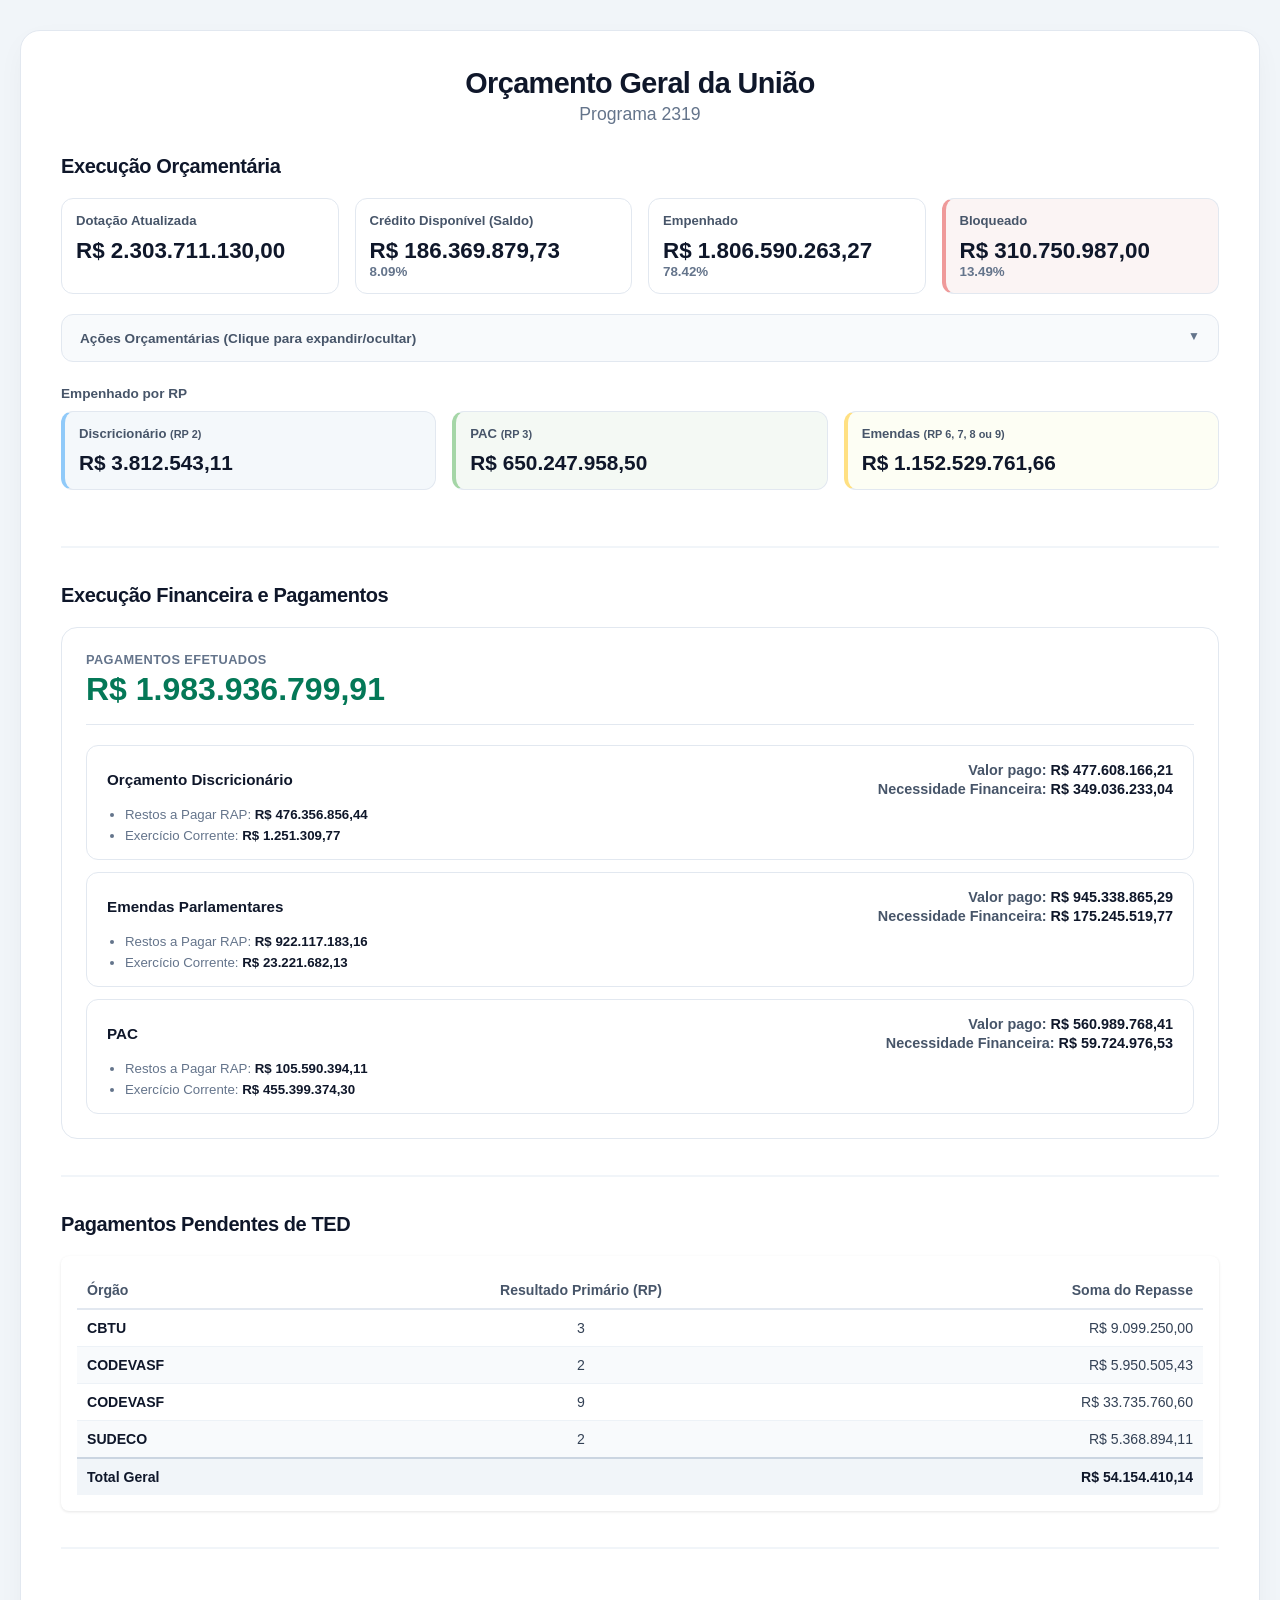
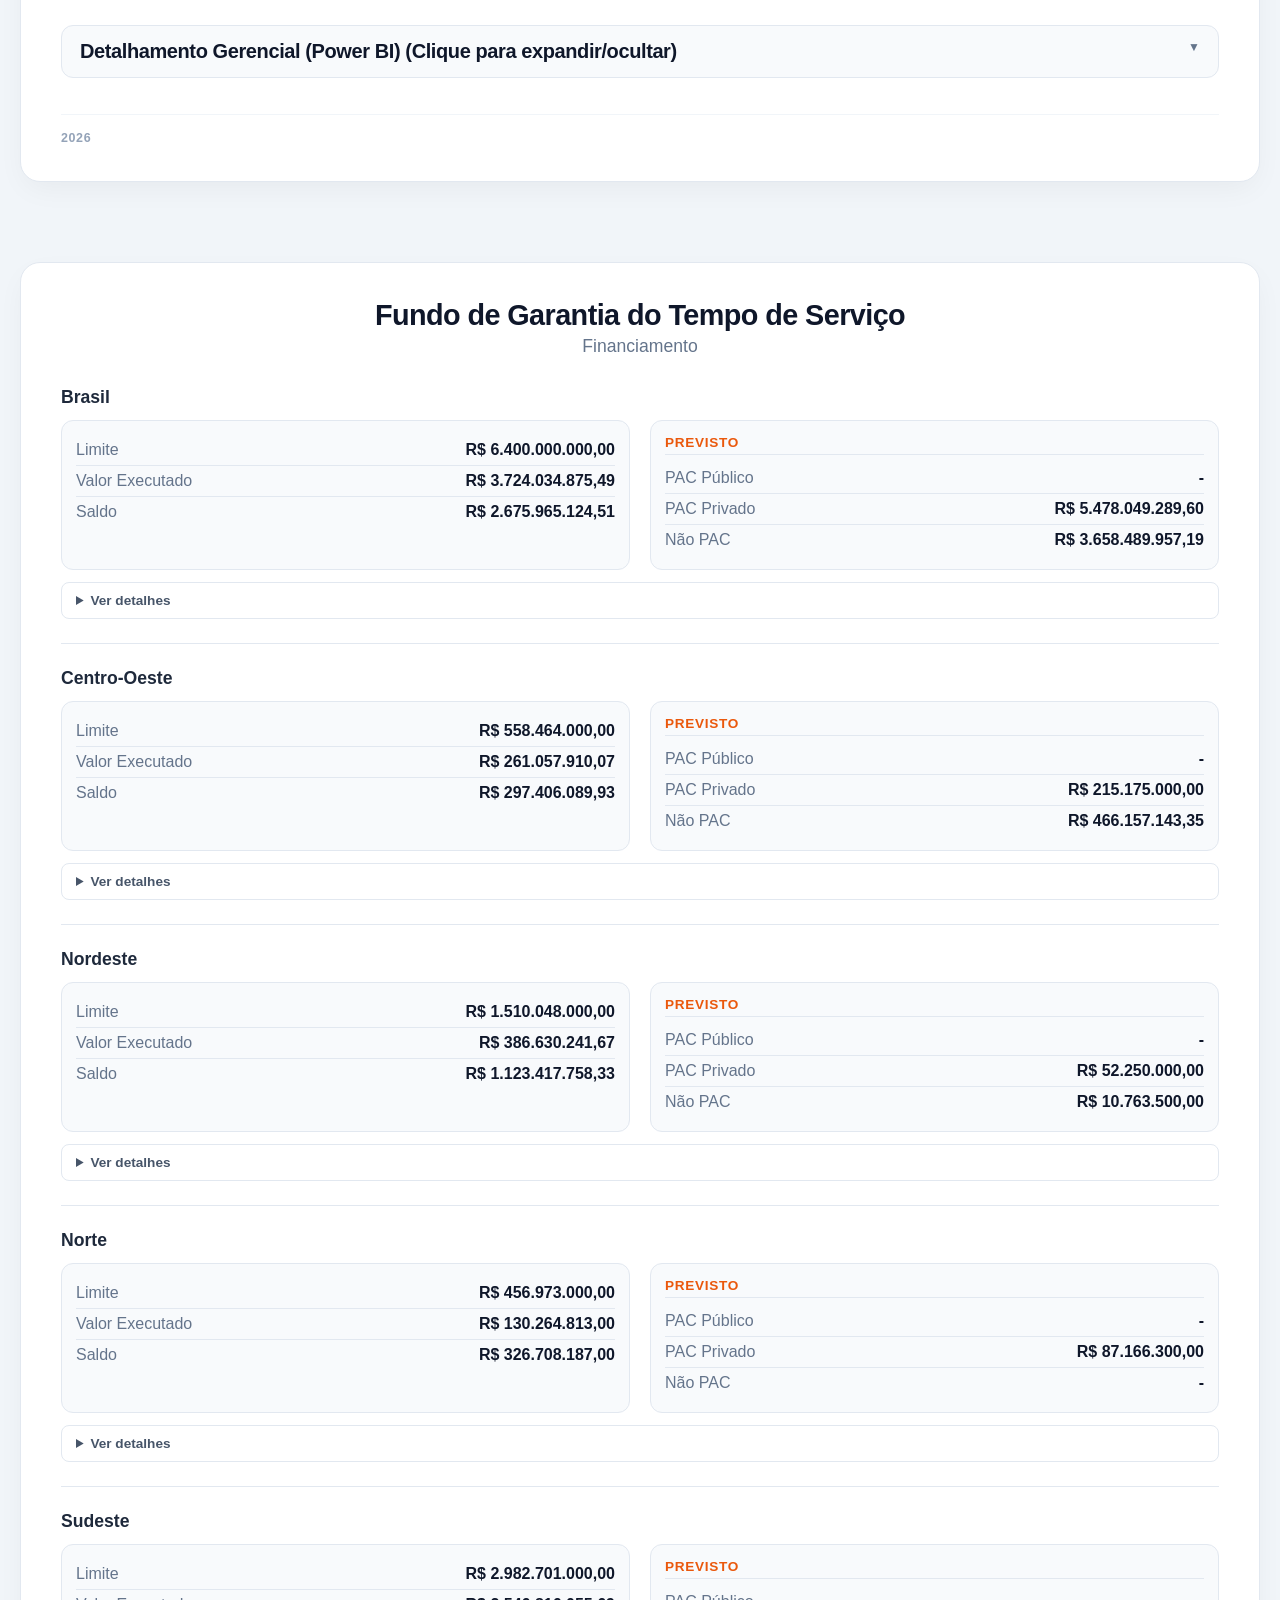
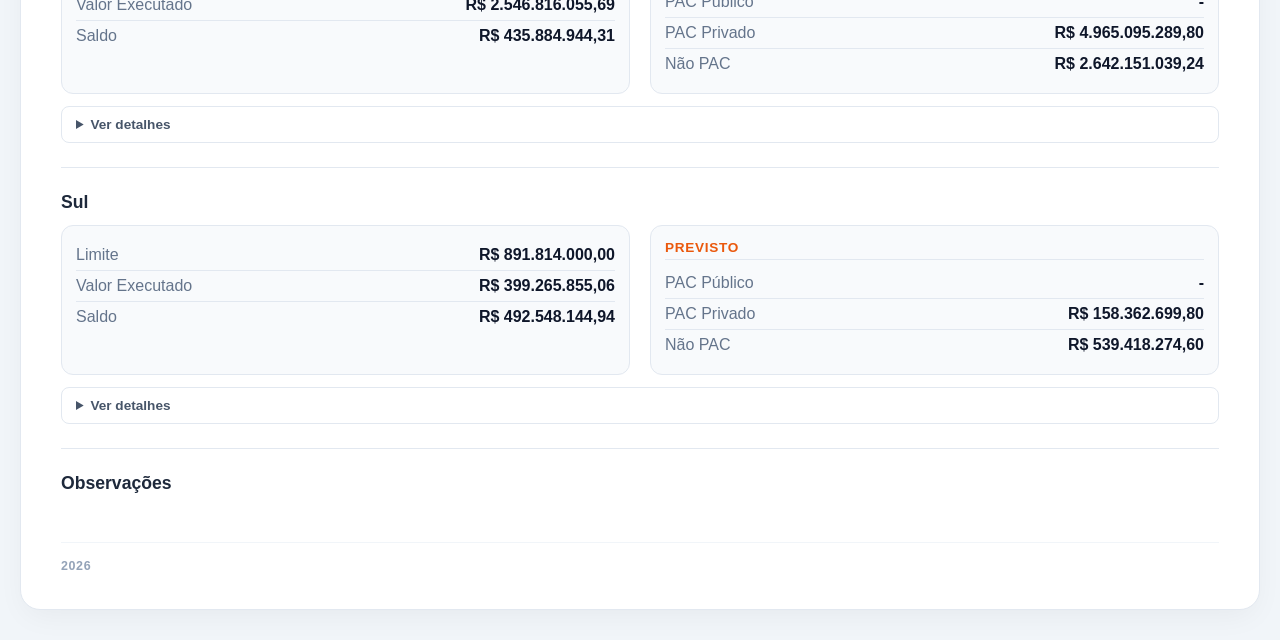
==== index.html @ 80c12b53 "Update print statement from 'Hello' to 'Goodbye'" ====
<!DOCTYPE html>
<html lang="pt-BR">
<head>
  <meta charset="UTF-8">
  <meta name="viewport" content="width=device-width, initial-scale=1.0">
  <title>Orçamento Geral da União - Programa 2319</title>
  <link rel="stylesheet" href="style.css">
</head>
<body>
  <div class="presentation-wrapper">
    
    <!-- DASHBOARD ÚNICO -->
    <div class="slide-card">
      
      <!-- Cabeçalho Principal Centralizado -->
      <header class="dashboard-header">
        <h1>Orçamento Geral da União</h1>
        <h3>Programa 2319</h3>
      </header>

      <!-- SEÇÃO 1: EXECUÇÃO ORÇAMENTÁRIA -->
      <section class="dashboard-section">
        <h2 class="section-title-padrao">Execução Orçamentária</h2>
        
        <!-- Cards Gerais de Resumo -->
        <div class="cards-row" style="grid-template-columns: repeat(4, 1fr);">
          <div class="info-card">
            <h4>Dotação Atualizada</h4>
            <strong id="limite-total" style="font-size: 1.4rem; color: #0f172a;">R$ 0,00</strong>
          </div>
          <div class="info-card">
            <h4>Crédito Disponível (Saldo)</h4>
            <strong id="val-saldo" style="font-size: 1.4rem; color: #0f172a;">R$ 0,00</strong>
            <small id="pct-saldo" style="display:block; color: #64748b; font-weight: 600;">0%</small>
          </div>
          <div class="info-card">
            <h4>Empenhado</h4>
            <strong id="val-empenhado" style="font-size: 1.4rem; color: #0f172a;">R$ 0,00</strong>
            <small id="pct-empenhado" style="display:block; color: #64748b; font-weight: 600;">0%</small>
          </div>
          <div class="info-card card-bloqueado">
            <h4>Bloqueado</h4>
            <strong id="val-bloqueado" style="font-size: 1.4rem; color: #0f172a;">R$ 0,00</strong>
            <small id="pct-bloqueado" style="display:block; color: #64748b; font-weight: 600;">0%</small>
          </div>
        </div>

        <!-- Quadro de Ações Orçamentárias em Menu Suspenso (Accordion) -->
        <div style="margin-bottom: 24px;">
          <details class="actions-dropdown-container">
            <summary class="actions-dropdown-summary">
              <h3 class="actions-title" style="display:inline; margin:0;">Ações Orçamentárias (Clique para expandir/ocultar)</h3>
            </summary>
            <div class="actions-dropdown-content" id="tabela-acoes-container">
              <!-- A tabela detalhada será injetada aqui -->
            </div>
          </details>
        </div>

        <!-- Valores Separados por Tipo -->
        <h3 class="actions-title">Empenhado por RP</h3>
        <div class="cards-row" style="grid-template-columns: repeat(3, 1fr);">
          <div class="info-card card-discricionario">
            <h4>Discricionário <small>(RP 2)</small></h4>
            <strong id="eof-discricionario" style="font-size: 1.3rem; color: #0f172a;">R$ 0,00</strong>
          </div>
          <div class="info-card card-pac">
            <h4>PAC <small>(RP 3)</small></h4>
            <strong id="eof-pac" style="font-size: 1.3rem; color: #0f172a;">R$ 0,00</strong>
          </div>
          <div class="info-card card-emendas">
            <h4>Emendas <small>(RP 6, 7, 8 ou 9)</small></h4>
            <strong id="eof-emendas" style="font-size: 1.3rem; color: #0f172a;">R$ 0,00</strong>
          </div>
        </div>
      </section>

      <div class="divider-section"></div>

      <!-- SEÇÃO 2: EXECUÇÃO FINANCEIRA E PAGAMENTOS -->
      <section class="dashboard-section">
        <h2 class="section-title-padrao">Execução Financeira e Pagamentos</h2>

        <div class="flow-card-main">
          <div class="flow-header-main">
            <span>PAGAMENTOS EFETUADOS</span>
            <strong id="pag-acumulado" class="green-text" style="font-size: 2rem;">R$ 0,00</strong>
          </div>

          <div class="flow-rows-container">
            <div class="flow-row-item">
              <div class="flow-row-header">
                <span>Orçamento Discricionário</span>
                <div style="text-align: right;">
                  <div style="font-size: 0.9rem; color: #475569; margin-bottom: 3px;">
                    Valor pago: <strong id="pag-discricionario" style="font-weight: 700; color: #0f172a;">R$ 0,00</strong>
                  </div>
                  <div style="font-size: 0.9rem; color: #475569;">
                    Necessidade Financeira: <span style="font-weight: 700; color: #0f172a;">R$ 349.036.233,04</span>
                  </div>
                </div>
              </div>
              <ul class="subgroup-bullets">
                <li>Restos a Pagar RAP: <strong id="discricionario-rap">R$ 0,00</strong></li>
                <li>Exercício Corrente: <strong id="discricionario-ex">R$ 0,00</strong></li>
              </ul>
            </div>

            <div class="flow-row-item">
              <div class="flow-row-header">
                <span>Emendas Parlamentares</span>
                <div style="text-align: right;">
                  <div style="font-size: 0.9rem; color: #475569; margin-bottom: 3px;">
                    Valor pago: <strong id="pag-emendas" style="font-weight: 700; color: #0f172a;">R$ 0,00</strong>
                  </div>
                  <div style="font-size: 0.9rem; color: #475569;">
                    Necessidade Financeira: <span style="font-weight: 700; color: #0f172a;">R$ 175.245.519,77</span>
                  </div>
                </div>
              </div>
              <ul class="subgroup-bullets">
                <li>Restos a Pagar RAP: <strong id="emendas-rap">R$ 0,00</strong></li>
                <li>Exercício Corrente: <strong id="emendas-ex">R$ 0,00</strong></li>
              </ul>
            </div>

            <div class="flow-row-item">
              <div class="flow-row-header">
                <span>PAC</span>
                <div style="text-align: right;">
                  <div style="font-size: 0.9rem; color: #475569; margin-bottom: 3px;">
                    Valor pago: <strong id="pag-pac" style="font-weight: 700; color: #0f172a;">R$ 0,00</strong>
                  </div>
                  <div style="font-size: 0.9rem; color: #475569;">
                    Necessidade Financeira: <span style="font-weight: 700; color: #0f172a;">R$ 59.724.976,53</span>
                  </div>
                </div>
              </div>
              <ul class="subgroup-bullets">
                <li>Restos a Pagar RAP: <strong id="pac-rap">R$ 0,00</strong></li>
                <li>Exercício Corrente: <strong id="pac-ex">R$ 0,00</strong></li>
              </ul>
            </div>
          </div>
        </div>
      </section>

      <div class="divider-section"></div>

      <!-- SEÇÃO 3: PAGAMENTOS PENDENTES DE TED (ESTÁTICA) -->
      <section class="dashboard-section">
        <h2 class="section-title-padrao">Pagamentos Pendentes de TED</h2>
        <div style="background: #ffffff; border-radius: 8px; padding: 16px; box-shadow: 0 1px 3px rgba(0,0,0,0.1); overflow-x: auto;">
          <table style="width: 100%; border-collapse: collapse; font-size: 0.88rem; text-align: left;">
            <thead>
              <tr style="border-bottom: 2px solid #e2e8f0; color: #475569;">
                <th style="padding: 10px;">Órgão</th>
                <th style="padding: 10px; text-align: center;">Resultado Primário (RP)</th>
                <th style="padding: 10px; text-align: right;">Soma do Repasse</th>
              </tr>
            </thead>
            <tbody>
              <tr style="background-color: #ffffff; border-bottom: 1px solid #edf2f7;">
                <td style="padding: 10px; font-weight: 700; color: #0f172a;">CBTU</td>
                <td style="padding: 10px; text-align: center; color: #334155;">3</td>
                <td style="padding: 10px; text-align: right; color: #334155;">R$ 9.099.250,00</td>
              </tr>
              <tr style="background-color: #f8fafc; border-bottom: 1px solid #edf2f7;">
                <td style="padding: 10px; font-weight: 700; color: #0f172a;">CODEVASF</td>
                <td style="padding: 10px; text-align: center; color: #334155;">2</td>
                <td style="padding: 10px; text-align: right; color: #334155;">R$ 5.950.505,43</td>
              </tr>
              <tr style="background-color: #ffffff; border-bottom: 1px solid #edf2f7;">
                <td style="padding: 10px; font-weight: 700; color: #0f172a;">CODEVASF</td>
                <td style="padding: 10px; text-align: center; color: #334155;">9</td>
                <td style="padding: 10px; text-align: right; color: #334155;">R$  33.735.760,60 </td>
              </tr>
              <tr style="background-color: #f8fafc; border-bottom: 1px solid #edf2f7;">
                <td style="padding: 10px; font-weight: 700; color: #0f172a;">SUDECO</td>
                <td style="padding: 10px; text-align: center; color: #334155;">2</td>
                <td style="padding: 10px; text-align: right; color: #334155;">R$ 5.368.894,11</td>
              </tr>
            </tbody>
            <tfoot>
              <tr style="border-top: 2px solid #cbd5e1; font-weight: bold; background-color: #f1f5f9;">
                <td style="padding: 10px; color: #0f172a;" colspan="2">Total Geral</td>
                <td style="padding: 10px; text-align: right; color: #0f172a;">R$ 54.154.410,14</td>
              </tr>
            </tfoot>
          </table>
        </div>
      </section>

      <div class="divider-section"></div>

      <!-- SEÇÃO DE DETALHAMENTO COM POWER BI (MENU SUSPENSO) -->
      <section class="dashboard-section" style="margin-top: 40px;">
        <details class="actions-dropdown-container">
          <summary class="actions-dropdown-summary">
            <h2 class="section-title-padrao" style="display:inline; margin:0;">Detalhamento Gerencial (Power BI) (Clique para expandir/ocultar)</h2>
          </summary>
          <div class="actions-dropdown-content" style="margin-top: 16px;">
            <div class="powerbi-container">
              <iframe title="painelgerencial" 
                      src="https://app.fabric.microsoft.com/view?r=eyJrIjoiMzFkYzczZjYtNTQwMC00ODMxLTg5N2UtOGYyZmZiMDNmMTRkIiwidCI6IjFmMWJlODA0LWViZGYtNDJmNC1iZGExLTdmMjlhYmU2ZDQ3YSJ9" 
                      width="100%" 
                      height="600px" 
                      frameborder="0" 
                      allowFullScreen="true">
              </iframe>
            </div>
          </div>
        </details>
      </section>

      <footer class="slide-footer">
        <span>2026</span>
      </footer>
    </div>
    <!-- ESTILOS EXCLUSIVOS DO FGTS -->
    <style>
        .submenu { background: #ffffff; padding: 10px 14px; border-radius: 8px; border: 1px solid #e2e8f0; cursor: pointer; font-size: 0.85rem; margin-top: 10px; }
        .submenu summary { font-weight: 600; color: #475569; outline: none; }
        .submenu ul { list-style: none; padding: 8px 0 0 0; margin: 0; }
        .submenu li { padding: 5px 0; border-bottom: 1px solid #f1f5f9; display: flex; justify-content: space-between; color: #475569; }
        .sub-label { font-weight: 500; }
        .sub-value { font-weight: 600; color: #1e293b; }
    </style>

    <!-- NOVO SLIDE-CARD UNIFICADO PARA O FGTS (Abaixo de tudo) -->
    <div class="slide-card" style="margin-top: 40px;">
        
        <!-- Cabeçalho Principal Centralizado -->
        <header class="dashboard-header">
            <h1>Fundo de Garantia do Tempo de Serviço</h1>
            <h3>Financiamento</h3>
        </header>

        <section class="dashboard-section">

            <div style="margin-bottom: 24px; padding-bottom: 24px; border-bottom: 1px solid #e2e8f0;">
                <h3 class="actions-title" style="font-size: 1.1rem; margin-bottom: 12px; color: #1e293b;">Brasil</h3>
                
                <div class="cards-row" style="grid-template-columns: 1fr 1fr; gap: 20px; margin-bottom: 12px;">
                    <!-- Coluna Principal (Limite, Executado, Saldo) -->
                    <div class="info-card" style="background: #f8fafc; text-align: left;">
                        <table style="width: 100%; border-collapse: collapse;">
                            <tr><td style="padding: 6px 0; border-bottom: 1px solid #e2e8f0; color: #64748b; font-weight: 500;">Limite</td><td style="padding: 6px 0; border-bottom: 1px solid #e2e8f0; text-align: right; font-weight: 600; color: #0f172a;">R$ 6.400.000.000,00</td></tr>
                            <tr><td style="padding: 6px 0; border-bottom: 1px solid #e2e8f0; color: #64748b; font-weight: 500;">Valor Executado</td><td style="padding: 6px 0; border-bottom: 1px solid #e2e8f0; text-align: right; font-weight: 600; color: #0f172a;">R$ 3.724.034.875,49</td></tr>
                            <tr><td style="padding: 6px 0; border-bottom: none; color: #64748b; font-weight: 500;">Saldo</td><td style="padding: 6px 0; border-bottom: none; text-align: right; font-weight: 600; color: #0f172a;">R$ 2.675.965.124,51</td></tr>
                        </table>
                    </div>
                    
                    <!-- Coluna Previsto -->
                    <div class="info-card" style="background: #f8fafc; text-align: left;">
                        <h4 style="margin-top: 0; color: #ea580c; font-size: 0.85rem; font-weight: 600; text-transform: uppercase; letter-spacing: 0.05em; margin-bottom: 8px; border-bottom: 1px solid #e2e8f0; padding-bottom: 4px;">Previsto</h4>
                        <table style="width: 100%; border-collapse: collapse;">
                            <tr><td style="padding: 6px 0; border-bottom: 1px solid #e2e8f0; color: #64748b; font-weight: 500;">PAC Público</td><td style="padding: 6px 0; border-bottom: 1px solid #e2e8f0; text-align: right; font-weight: 600; color: #0f172a;">-</td></tr>
                            <tr><td style="padding: 6px 0; border-bottom: 1px solid #e2e8f0; color: #64748b; font-weight: 500;">PAC Privado</td><td style="padding: 6px 0; border-bottom: 1px solid #e2e8f0; text-align: right; font-weight: 600; color: #0f172a;">R$ 5.478.049.289,60</td></tr>
                            <tr><td style="padding: 6px 0; border-bottom: none; color: #64748b; font-weight: 500;">Não PAC</td><td style="padding: 6px 0; border-bottom: none; text-align: right; font-weight: 600; color: #0f172a;">R$ 3.658.489.957,19</td></tr>
                        </table>
                    </div>
                </div>

                <details class="submenu"><summary>Ver detalhes</summary><ul><li><span class="sub-label">A CONTRATAR AVANÇAR:</span> <span class="sub-value">R$ 2.948.936.226,66</span></li><li><span class="sub-label">A CONTRATAR GM PRIVADO:</span> <span class="sub-value">R$ 2.789.935.189,55</span></li><li><span class="sub-label">A CONTRATAR REFROTA PRIVADO:</span> <span class="sub-value">R$ 1.155.000.210,50</span></li><li><span class="sub-label">CONTRATADO AVANÇAR:</span> <span class="sub-value">R$ 490.558.442,61</span></li><li><span class="sub-label">CONTRATADO GM PÚBLICO:</span> <span class="sub-value">R$ 442.247.871,66</span></li><li><span class="sub-label">CONTRATADO REFROTA PRIVADO:</span> <span class="sub-value">R$ 2.553.316.561,22</span></li><li><span class="sub-label">CONTRATADO REFROTA PÚBLICO:</span> <span class="sub-value">R$ 237.912.000,00</span></li><li><span class="sub-label">SELEÇÃO A PUBLICAR AVANÇAR:</span> <span class="sub-value">R$ 709.553.730,53</span></li><li><span class="sub-label">SELEÇÃO A PUBLICAR GM PRIVADO:</span> <span class="sub-value">R$ 1.364.935.189,55</span></li><li><span class="sub-label">SELEÇÃO A PUBLICAR REFROTA PRIVADO:</span> <span class="sub-value">R$ 168.178.700,00</span></li></ul></details>
            </div>
    
            <div style="margin-bottom: 24px; padding-bottom: 24px; border-bottom: 1px solid #e2e8f0;">
                <h3 class="actions-title" style="font-size: 1.1rem; margin-bottom: 12px; color: #1e293b;">Centro-Oeste</h3>
                
                <div class="cards-row" style="grid-template-columns: 1fr 1fr; gap: 20px; margin-bottom: 12px;">
                    <!-- Coluna Principal (Limite, Executado, Saldo) -->
                    <div class="info-card" style="background: #f8fafc; text-align: left;">
                        <table style="width: 100%; border-collapse: collapse;">
                            <tr><td style="padding: 6px 0; border-bottom: 1px solid #e2e8f0; color: #64748b; font-weight: 500;">Limite</td><td style="padding: 6px 0; border-bottom: 1px solid #e2e8f0; text-align: right; font-weight: 600; color: #0f172a;">R$ 558.464.000,00</td></tr>
                            <tr><td style="padding: 6px 0; border-bottom: 1px solid #e2e8f0; color: #64748b; font-weight: 500;">Valor Executado</td><td style="padding: 6px 0; border-bottom: 1px solid #e2e8f0; text-align: right; font-weight: 600; color: #0f172a;">R$ 261.057.910,07</td></tr>
                            <tr><td style="padding: 6px 0; border-bottom: none; color: #64748b; font-weight: 500;">Saldo</td><td style="padding: 6px 0; border-bottom: none; text-align: right; font-weight: 600; color: #0f172a;">R$ 297.406.089,93</td></tr>
                        </table>
                    </div>
                    
                    <!-- Coluna Previsto -->
                    <div class="info-card" style="background: #f8fafc; text-align: left;">
                        <h4 style="margin-top: 0; color: #ea580c; font-size: 0.85rem; font-weight: 600; text-transform: uppercase; letter-spacing: 0.05em; margin-bottom: 8px; border-bottom: 1px solid #e2e8f0; padding-bottom: 4px;">Previsto</h4>
                        <table style="width: 100%; border-collapse: collapse;">
                            <tr><td style="padding: 6px 0; border-bottom: 1px solid #e2e8f0; color: #64748b; font-weight: 500;">PAC Público</td><td style="padding: 6px 0; border-bottom: 1px solid #e2e8f0; text-align: right; font-weight: 600; color: #0f172a;">-</td></tr>
                            <tr><td style="padding: 6px 0; border-bottom: 1px solid #e2e8f0; color: #64748b; font-weight: 500;">PAC Privado</td><td style="padding: 6px 0; border-bottom: 1px solid #e2e8f0; text-align: right; font-weight: 600; color: #0f172a;">R$ 215.175.000,00</td></tr>
                            <tr><td style="padding: 6px 0; border-bottom: none; color: #64748b; font-weight: 500;">Não PAC</td><td style="padding: 6px 0; border-bottom: none; text-align: right; font-weight: 600; color: #0f172a;">R$ 466.157.143,35</td></tr>
                        </table>
                    </div>
                </div>

                <details class="submenu"><summary>Ver detalhes</summary><ul><li><span class="sub-label">A CONTRATAR AVANÇAR:</span> <span class="sub-value">R$ 18.807.909,96</span></li><li><span class="sub-label">A CONTRATAR GM PRIVADO:</span> <span class="sub-value"> R$                                                      -  </span></li><li><span class="sub-label">A CONTRATAR REFROTA PRIVADO:</span> <span class="sub-value">R$ 61.750.000,00</span></li><li><span class="sub-label">CONTRATADO AVANÇAR:</span> <span class="sub-value">R$ 136.099.957,27</span></li><li><span class="sub-label">CONTRATADO GM PÚBLICO:</span> <span class="sub-value">R$ -   </span></li><li><span class="sub-label">CONTRATADO REFROTA PRIVADO:</span> <span class="sub-value">R$ 124.957.952,80</span></li><li><span class="sub-label">CONTRATADO REFROTA PÚBLICO:</span> <span class="sub-value">R$ -   </span></li><li><span class="sub-label">SELEÇÃO A PUBLICAR AVANÇAR:</span> <span class="sub-value">R$ 447.349.233,39</span></li><li><span class="sub-label">SELEÇÃO A PUBLICAR REFROTA PRIVADO:</span> <span class="sub-value">R$ 153.425.000,00</span></li></ul></details>
            </div>
    
            <div style="margin-bottom: 24px; padding-bottom: 24px; border-bottom: 1px solid #e2e8f0;">
                <h3 class="actions-title" style="font-size: 1.1rem; margin-bottom: 12px; color: #1e293b;">Nordeste</h3>
                
                <div class="cards-row" style="grid-template-columns: 1fr 1fr; gap: 20px; margin-bottom: 12px;">
                    <!-- Coluna Principal (Limite, Executado, Saldo) -->
                    <div class="info-card" style="background: #f8fafc; text-align: left;">
                        <table style="width: 100%; border-collapse: collapse;">
                            <tr><td style="padding: 6px 0; border-bottom: 1px solid #e2e8f0; color: #64748b; font-weight: 500;">Limite</td><td style="padding: 6px 0; border-bottom: 1px solid #e2e8f0; text-align: right; font-weight: 600; color: #0f172a;">R$ 1.510.048.000,00</td></tr>
                            <tr><td style="padding: 6px 0; border-bottom: 1px solid #e2e8f0; color: #64748b; font-weight: 500;">Valor Executado</td><td style="padding: 6px 0; border-bottom: 1px solid #e2e8f0; text-align: right; font-weight: 600; color: #0f172a;">R$ 386.630.241,67</td></tr>
                            <tr><td style="padding: 6px 0; border-bottom: none; color: #64748b; font-weight: 500;">Saldo</td><td style="padding: 6px 0; border-bottom: none; text-align: right; font-weight: 600; color: #0f172a;">R$ 1.123.417.758,33</td></tr>
                        </table>
                    </div>
                    
                    <!-- Coluna Previsto -->
                    <div class="info-card" style="background: #f8fafc; text-align: left;">
                        <h4 style="margin-top: 0; color: #ea580c; font-size: 0.85rem; font-weight: 600; text-transform: uppercase; letter-spacing: 0.05em; margin-bottom: 8px; border-bottom: 1px solid #e2e8f0; padding-bottom: 4px;">Previsto</h4>
                        <table style="width: 100%; border-collapse: collapse;">
                            <tr><td style="padding: 6px 0; border-bottom: 1px solid #e2e8f0; color: #64748b; font-weight: 500;">PAC Público</td><td style="padding: 6px 0; border-bottom: 1px solid #e2e8f0; text-align: right; font-weight: 600; color: #0f172a;">-</td></tr>
                            <tr><td style="padding: 6px 0; border-bottom: 1px solid #e2e8f0; color: #64748b; font-weight: 500;">PAC Privado</td><td style="padding: 6px 0; border-bottom: 1px solid #e2e8f0; text-align: right; font-weight: 600; color: #0f172a;">R$ 52.250.000,00</td></tr>
                            <tr><td style="padding: 6px 0; border-bottom: none; color: #64748b; font-weight: 500;">Não PAC</td><td style="padding: 6px 0; border-bottom: none; text-align: right; font-weight: 600; color: #0f172a;">R$ 10.763.500,00</td></tr>
                        </table>
                    </div>
                </div>

                <details class="submenu"><summary>Ver detalhes</summary><ul><li><span class="sub-label">A CONTRATAR AVANÇAR:</span> <span class="sub-value">R$ 10.763.500,00</span></li><li><span class="sub-label">A CONTRATAR GM PRIVADO:</span> <span class="sub-value"> R$                                                      -  </span></li><li><span class="sub-label">A CONTRATAR REFROTA PRIVADO:</span> <span class="sub-value">R$ 52.250.000,00</span></li><li><span class="sub-label">CONTRATADO AVANÇAR:</span> <span class="sub-value"> R$ -   </span></li><li><span class="sub-label">CONTRATADO GM PÚBLICO:</span> <span class="sub-value">R$ 30.587.544,36</span></li><li><span class="sub-label">CONTRATADO REFROTA PRIVADO:</span> <span class="sub-value">R$ 261.042.697,31</span></li><li><span class="sub-label">CONTRATADO REFROTA PÚBLICO:</span> <span class="sub-value">R$ 95.000.000,00</span></li><li><span class="sub-label">SELEÇÃO A PUBLICAR AVANÇAR:</span> <span class="sub-value"> R$                                                                -  </span></li><li><span class="sub-label">SELEÇÃO A PUBLICAR REFROTA PRIVADO:</span> <span class="sub-value"> R$                                                                                       -  </span></li></ul></details>
            </div>
    
            <div style="margin-bottom: 24px; padding-bottom: 24px; border-bottom: 1px solid #e2e8f0;">
                <h3 class="actions-title" style="font-size: 1.1rem; margin-bottom: 12px; color: #1e293b;">Norte</h3>
                
                <div class="cards-row" style="grid-template-columns: 1fr 1fr; gap: 20px; margin-bottom: 12px;">
                    <!-- Coluna Principal (Limite, Executado, Saldo) -->
                    <div class="info-card" style="background: #f8fafc; text-align: left;">
                        <table style="width: 100%; border-collapse: collapse;">
                            <tr><td style="padding: 6px 0; border-bottom: 1px solid #e2e8f0; color: #64748b; font-weight: 500;">Limite</td><td style="padding: 6px 0; border-bottom: 1px solid #e2e8f0; text-align: right; font-weight: 600; color: #0f172a;">R$ 456.973.000,00</td></tr>
                            <tr><td style="padding: 6px 0; border-bottom: 1px solid #e2e8f0; color: #64748b; font-weight: 500;">Valor Executado</td><td style="padding: 6px 0; border-bottom: 1px solid #e2e8f0; text-align: right; font-weight: 600; color: #0f172a;">R$ 130.264.813,00</td></tr>
                            <tr><td style="padding: 6px 0; border-bottom: none; color: #64748b; font-weight: 500;">Saldo</td><td style="padding: 6px 0; border-bottom: none; text-align: right; font-weight: 600; color: #0f172a;">R$ 326.708.187,00</td></tr>
                        </table>
                    </div>
                    
                    <!-- Coluna Previsto -->
                    <div class="info-card" style="background: #f8fafc; text-align: left;">
                        <h4 style="margin-top: 0; color: #ea580c; font-size: 0.85rem; font-weight: 600; text-transform: uppercase; letter-spacing: 0.05em; margin-bottom: 8px; border-bottom: 1px solid #e2e8f0; padding-bottom: 4px;">Previsto</h4>
                        <table style="width: 100%; border-collapse: collapse;">
                            <tr><td style="padding: 6px 0; border-bottom: 1px solid #e2e8f0; color: #64748b; font-weight: 500;">PAC Público</td><td style="padding: 6px 0; border-bottom: 1px solid #e2e8f0; text-align: right; font-weight: 600; color: #0f172a;">-</td></tr>
                            <tr><td style="padding: 6px 0; border-bottom: 1px solid #e2e8f0; color: #64748b; font-weight: 500;">PAC Privado</td><td style="padding: 6px 0; border-bottom: 1px solid #e2e8f0; text-align: right; font-weight: 600; color: #0f172a;">R$ 87.166.300,00</td></tr>
                            <tr><td style="padding: 6px 0; border-bottom: none; color: #64748b; font-weight: 500;">Não PAC</td><td style="padding: 6px 0; border-bottom: none; text-align: right; font-weight: 600; color: #0f172a;">-</td></tr>
                        </table>
                    </div>
                </div>

                <details class="submenu"><summary>Ver detalhes</summary><ul><li><span class="sub-label">A CONTRATAR AVANÇAR:</span> <span class="sub-value"> R$                                                               -  </span></li><li><span class="sub-label">A CONTRATAR GM PRIVADO:</span> <span class="sub-value"> R$                                                      -  </span></li><li><span class="sub-label">A CONTRATAR REFROTA PRIVADO:</span> <span class="sub-value">R$ 87.166.300,00</span></li><li><span class="sub-label">CONTRATADO AVANÇAR:</span> <span class="sub-value"> R$ -   </span></li><li><span class="sub-label">CONTRATADO GM PÚBLICO:</span> <span class="sub-value"> R$ -   </span></li><li><span class="sub-label">CONTRATADO REFROTA PRIVADO:</span> <span class="sub-value">R$ 63.264.813,00</span></li><li><span class="sub-label">CONTRATADO REFROTA PÚBLICO:</span> <span class="sub-value">R$ 67.000.000,00</span></li><li><span class="sub-label">SELEÇÃO A PUBLICAR AVANÇAR:</span> <span class="sub-value"> R$                                                                -  </span></li><li><span class="sub-label">SELEÇÃO A PUBLICAR REFROTA PRIVADO:</span> <span class="sub-value"> R$                                                                                       -  </span></li></ul></details>
            </div>
    
            <div style="margin-bottom: 24px; padding-bottom: 24px; border-bottom: 1px solid #e2e8f0;">
                <h3 class="actions-title" style="font-size: 1.1rem; margin-bottom: 12px; color: #1e293b;">Sudeste</h3>
                
                <div class="cards-row" style="grid-template-columns: 1fr 1fr; gap: 20px; margin-bottom: 12px;">
                    <!-- Coluna Principal (Limite, Executado, Saldo) -->
                    <div class="info-card" style="background: #f8fafc; text-align: left;">
                        <table style="width: 100%; border-collapse: collapse;">
                            <tr><td style="padding: 6px 0; border-bottom: 1px solid #e2e8f0; color: #64748b; font-weight: 500;">Limite</td><td style="padding: 6px 0; border-bottom: 1px solid #e2e8f0; text-align: right; font-weight: 600; color: #0f172a;">R$ 2.982.701.000,00</td></tr>
                            <tr><td style="padding: 6px 0; border-bottom: 1px solid #e2e8f0; color: #64748b; font-weight: 500;">Valor Executado</td><td style="padding: 6px 0; border-bottom: 1px solid #e2e8f0; text-align: right; font-weight: 600; color: #0f172a;">R$ 2.546.816.055,69</td></tr>
                            <tr><td style="padding: 6px 0; border-bottom: none; color: #64748b; font-weight: 500;">Saldo</td><td style="padding: 6px 0; border-bottom: none; text-align: right; font-weight: 600; color: #0f172a;">R$ 435.884.944,31</td></tr>
                        </table>
                    </div>
                    
                    <!-- Coluna Previsto -->
                    <div class="info-card" style="background: #f8fafc; text-align: left;">
                        <h4 style="margin-top: 0; color: #ea580c; font-size: 0.85rem; font-weight: 600; text-transform: uppercase; letter-spacing: 0.05em; margin-bottom: 8px; border-bottom: 1px solid #e2e8f0; padding-bottom: 4px;">Previsto</h4>
                        <table style="width: 100%; border-collapse: collapse;">
                            <tr><td style="padding: 6px 0; border-bottom: 1px solid #e2e8f0; color: #64748b; font-weight: 500;">PAC Público</td><td style="padding: 6px 0; border-bottom: 1px solid #e2e8f0; text-align: right; font-weight: 600; color: #0f172a;">-</td></tr>
                            <tr><td style="padding: 6px 0; border-bottom: 1px solid #e2e8f0; color: #64748b; font-weight: 500;">PAC Privado</td><td style="padding: 6px 0; border-bottom: 1px solid #e2e8f0; text-align: right; font-weight: 600; color: #0f172a;">R$ 4.965.095.289,80</td></tr>
                            <tr><td style="padding: 6px 0; border-bottom: none; color: #64748b; font-weight: 500;">Não PAC</td><td style="padding: 6px 0; border-bottom: none; text-align: right; font-weight: 600; color: #0f172a;">R$ 2.642.151.039,24</td></tr>
                        </table>
                    </div>
                </div>

                <details class="submenu"><summary>Ver detalhes</summary><ul><li><span class="sub-label">A CONTRATAR AVANÇAR:</span> <span class="sub-value">R$ 2.607.387.176,66</span></li><li><span class="sub-label">A CONTRATAR GM PRIVADO:</span> <span class="sub-value">R$ 2.789.935.189,55</span></li><li><span class="sub-label">A CONTRATAR REFROTA PRIVADO:</span> <span class="sub-value">R$ 810.224.910,70</span></li><li><span class="sub-label">CONTRATADO AVANÇAR:</span> <span class="sub-value">R$ 283.500.000,00</span></li><li><span class="sub-label">CONTRATADO GM PÚBLICO:</span> <span class="sub-value">R$ 411.660.327,30</span></li><li><span class="sub-label">CONTRATADO REFROTA PRIVADO:</span> <span class="sub-value">R$ 1.791.343.728,39</span></li><li><span class="sub-label">CONTRATADO REFROTA PÚBLICO:</span> <span class="sub-value">R$ 60.312.000,00</span></li><li><span class="sub-label">SELEÇÃO A PUBLICAR AVANÇAR:</span> <span class="sub-value">R$ 34.763.862,58</span></li><li><span class="sub-label">SELEÇÃO A PUBLICAR GM PRIVADO:</span> <span class="sub-value">R$ 1.364.935.189,55</span></li><li><span class="sub-label">SELEÇÃO A PUBLICAR REFROTA PRIVADO:</span> <span class="sub-value"> R$                                                                                       -  </span></li></ul></details>
            </div>
    
            <div style="margin-bottom: 24px; padding-bottom: 24px; border-bottom: 1px solid #e2e8f0;">
                <h3 class="actions-title" style="font-size: 1.1rem; margin-bottom: 12px; color: #1e293b;">Sul</h3>
                
                <div class="cards-row" style="grid-template-columns: 1fr 1fr; gap: 20px; margin-bottom: 12px;">
                    <!-- Coluna Principal (Limite, Executado, Saldo) -->
                    <div class="info-card" style="background: #f8fafc; text-align: left;">
                        <table style="width: 100%; border-collapse: collapse;">
                            <tr><td style="padding: 6px 0; border-bottom: 1px solid #e2e8f0; color: #64748b; font-weight: 500;">Limite</td><td style="padding: 6px 0; border-bottom: 1px solid #e2e8f0; text-align: right; font-weight: 600; color: #0f172a;">R$ 891.814.000,00</td></tr>
                            <tr><td style="padding: 6px 0; border-bottom: 1px solid #e2e8f0; color: #64748b; font-weight: 500;">Valor Executado</td><td style="padding: 6px 0; border-bottom: 1px solid #e2e8f0; text-align: right; font-weight: 600; color: #0f172a;">R$ 399.265.855,06</td></tr>
                            <tr><td style="padding: 6px 0; border-bottom: none; color: #64748b; font-weight: 500;">Saldo</td><td style="padding: 6px 0; border-bottom: none; text-align: right; font-weight: 600; color: #0f172a;">R$ 492.548.144,94</td></tr>
                        </table>
                    </div>
                    
                    <!-- Coluna Previsto -->
                    <div class="info-card" style="background: #f8fafc; text-align: left;">
                        <h4 style="margin-top: 0; color: #ea580c; font-size: 0.85rem; font-weight: 600; text-transform: uppercase; letter-spacing: 0.05em; margin-bottom: 8px; border-bottom: 1px solid #e2e8f0; padding-bottom: 4px;">Previsto</h4>
                        <table style="width: 100%; border-collapse: collapse;">
                            <tr><td style="padding: 6px 0; border-bottom: 1px solid #e2e8f0; color: #64748b; font-weight: 500;">PAC Público</td><td style="padding: 6px 0; border-bottom: 1px solid #e2e8f0; text-align: right; font-weight: 600; color: #0f172a;">-</td></tr>
                            <tr><td style="padding: 6px 0; border-bottom: 1px solid #e2e8f0; color: #64748b; font-weight: 500;">PAC Privado</td><td style="padding: 6px 0; border-bottom: 1px solid #e2e8f0; text-align: right; font-weight: 600; color: #0f172a;">R$ 158.362.699,80</td></tr>
                            <tr><td style="padding: 6px 0; border-bottom: none; color: #64748b; font-weight: 500;">Não PAC</td><td style="padding: 6px 0; border-bottom: none; text-align: right; font-weight: 600; color: #0f172a;">R$ 539.418.274,60</td></tr>
                        </table>
                    </div>
                </div>

                <details class="submenu"><summary>Ver detalhes</summary><ul><li><span class="sub-label">A CONTRATAR AVANÇAR:</span> <span class="sub-value">R$ 311.977.640,04</span></li><li><span class="sub-label">A CONTRATAR GM PRIVADO:</span> <span class="sub-value"> R$                                                      -  </span></li><li><span class="sub-label">A CONTRATAR REFROTA PRIVADO:</span> <span class="sub-value">R$ 143.608.999,80</span></li><li><span class="sub-label">CONTRATADO AVANÇAR:</span> <span class="sub-value">R$ 70.958.485,34</span></li><li><span class="sub-label">CONTRATADO GM PÚBLICO:</span> <span class="sub-value"> R$ -   </span></li><li><span class="sub-label">CONTRATADO REFROTA PRIVADO:</span> <span class="sub-value">R$ 312.707.369,72</span></li><li><span class="sub-label">CONTRATADO REFROTA PÚBLICO:</span> <span class="sub-value">R$ 15.600.000,00</span></li><li><span class="sub-label">SELEÇÃO A PUBLICAR AVANÇAR:</span> <span class="sub-value">R$ 227.440.634,56</span></li><li><span class="sub-label">SELEÇÃO A PUBLICAR REFROTA PRIVADO:</span> <span class="sub-value">R$ 14.753.700,00</span></li></ul></details>
            </div>
    
            <div>
                <h3 class="actions-title" style="font-size: 1.1rem; margin-bottom: 12px; color: #1e293b;">Observações</h3>
                <p style="font-size: 0.9rem; color: #475569; white-space: pre-line; line-height: 1.6; margin: 0;"></p>
            </div>
    
        </section>
        
        <footer class="slide-footer">
            <span>2026</span>
        </footer>
    </div>

  </div>
</div> 

  <script src="script.js"></script>
</body>
</html>
---- style.css ----
:root {
  --bg-app: #f1f5f9;
  --card-bg: #ffffff;
  --text-main: #0f172a;
  --text-muted: #64748b;
  --border-color: #e2e8f0;
  
  --green-bg: #ecfdf5;
  --green-border: #a7f3d0;
  --green-text: #047857;

  --orange-bg: #fffbeb;
  --orange-border: #fde68a;
  --orange-text: #b45309;

  --blue-bg: #eff6ff;
  --blue-border: #bfdbfe;
  --blue-text: #1d4ed8;

  --red-text: #b91c1c;
  --red-bg: #fef2f2;
}

* {
  box-sizing: border-box;
  margin: 0;
  padding: 0;
}

body {
  font-family: 'Inter', -apple-system, sans-serif;
  background-color: var(--bg-app);
  color: var(--text-main);
  padding: 30px 20px;
  display: flex;
  justify-content: center;
}

.presentation-wrapper {
  width: 100%;
  max-width: 1280px;
  display: flex;
  flex-direction: column;
  gap: 40px;
}

.slide-card {
  background: var(--card-bg);
  border-radius: 20px;
  border: 1px solid var(--border-color);
  padding: 36px 40px;
  box-shadow: 0 10px 30px -5px rgba(0, 0, 0, 0.05);
  display: flex;
  flex-direction: column;
  justify-content: space-between;
}

.dashboard-header {
  text-align: center;
  margin: 0 auto 30px auto;
  width: 100%;
}

.dashboard-header h1 {
  font-size: 1.8rem;
  font-weight: 800;
  color: var(--text-main);
  letter-spacing: -0.02em;
  margin-bottom: 4px;
}

.dashboard-header h3 {
  font-size: 1.1rem;
  color: var(--text-muted);
  font-weight: 500;
}

.section-title-padrao {
  font-size: 1.25rem;
  font-weight: 800;
  color: #0f172a;
  letter-spacing: -0.02em;
  margin-bottom: 20px;
}

.divider-section {
  border-top: 2px solid #f1f5f9;
  margin: 36px 0;
}

/* ESTILOS DO MENU SUSPENSO (ACCORDION) DAS AÇÕES */
.actions-dropdown-container {
  background: #f8fafc;
  border: 1px solid var(--border-color);
  border-radius: 12px;
  padding: 14px 18px;
}

.actions-dropdown-summary {
  cursor: pointer;
  list-style: none;
  outline: none;
}

.actions-dropdown-summary::-webkit-details-marker {
  display: none;
}

.actions-dropdown-summary::after {
  content: ' ▼';
  font-size: 0.75rem;
  color: #64748b;
  float: right;
  transition: transform 0.2s;
}

details[open] .actions-dropdown-summary::after {
  transform: rotate(180deg);
}

.actions-dropdown-content {
  margin-top: 14px;
  border-top: 1px solid #e2e8f0;
  padding-top: 14px;
}

.actions-title {
  font-size: 0.85rem;
  font-weight: 700;
  color: #475569;
  margin-bottom: 10px;
}

.actions-list {
  list-style: none;
  display: flex;
  flex-direction: column;
  gap: 10px;
  max-height: 400px;
  overflow-y: auto;
}

.actions-list li {
  display: flex;
  flex-direction: column;
  background: #ffffff;
  border: 1px solid #edf2f7;
  padding: 12px 16px;
  border-radius: 10px;
  font-size: 0.88rem;
  gap: 6px;
}

.action-name {
  color: #0f172a;
  font-weight: 700;
  font-size: 0.92rem;
}

.action-details-grid {
  display: grid;
  grid-template-columns: repeat(4, 1fr);
  gap: 10px;
  margin-top: 4px;
  font-size: 0.8rem;
  color: #475569;
}

.action-details-grid span strong {
  color: #0f172a;
  font-weight: 600;
}

/* CARDS ROW E CORES PASTÉIS SUTIS */
.cards-row {
  display: grid;
  gap: 16px;
  margin-bottom: 20px;
}

.info-card {
  border: 1px solid var(--border-color);
  border-radius: 12px;
  padding: 14px;
  background: #ffffff;
}

.card-discricionario {
  border-left: 4px solid #90caf9;
  background-color: #f4f8fb;
}

.card-pac {
  border-left: 4px solid #a5d6a7;
  background-color: #f4f9f4;
}

.card-emendas {
  border-left: 4px solid #ffe082;
  background-color: #fdfef4;
}

.card-bloqueado {
  border-left: 4px solid #ef9a9a;
  background-color: #fbf4f4;
}

.info-card h4 {
  font-size: 0.82rem;
  color: #475569;
  font-weight: 600;
  margin-bottom: 10px;
}

/* LAYOUT EMPILHADO DA EXECUÇÃO FINANCEIRA */
.flow-card-main {
  background: #ffffff;
  border: 1px solid var(--border-color);
  border-radius: 16px;
  padding: 24px;
  display: flex;
  flex-direction: column;
  gap: 20px;
}

.flow-header-main {
  border-bottom: 1px solid #e2e8f0;
  padding-bottom: 16px;
}

.flow-header-main span {
  font-size: 0.8rem;
  font-weight: 700;
  color: #64748b;
  letter-spacing: 0.03em;
  display: block;
  margin-bottom: 4px;
}

.flow-rows-container {
  display: flex;
  flex-direction: column;
  gap: 12px;
}

.flow-row-item {
  border: 1px solid var(--border-color);
  border-radius: 12px;
  padding: 16px 20px;
  background: #ffffff;
}

.flow-row-header {
  display: flex;
  justify-content: space-between;
  align-items: center;
  font-size: 0.95rem;
  font-weight: 700;
  color: #0f172a;
}

.subgroup-bullets {
  list-style-type: disc;
  padding-left: 18px;
  margin-top: 10px;
  font-size: 0.83rem;
  color: #64748b;
  display: flex;
  flex-direction: column;
  gap: 6px;
}

.subgroup-bullets li strong {
  color: #0f172a;
  font-weight: 600;
}

.green-text { color: var(--green-text); }
.red-text { color: var(--red-text); }

.slide-footer {
  display: flex;
  justify-content: space-between;
  border-top: 1px solid #f1f5f9;
  padding-top: 16px;
  margin-top: 36px;
  font-size: 0.78rem;
  font-weight: 700;
  color: #94a3b8;
  letter-spacing: 0.05em;
}

@media(max-width: 768px) {
  .action-details-grid {
    grid-template-columns: repeat(2, 1fr);
  }
}
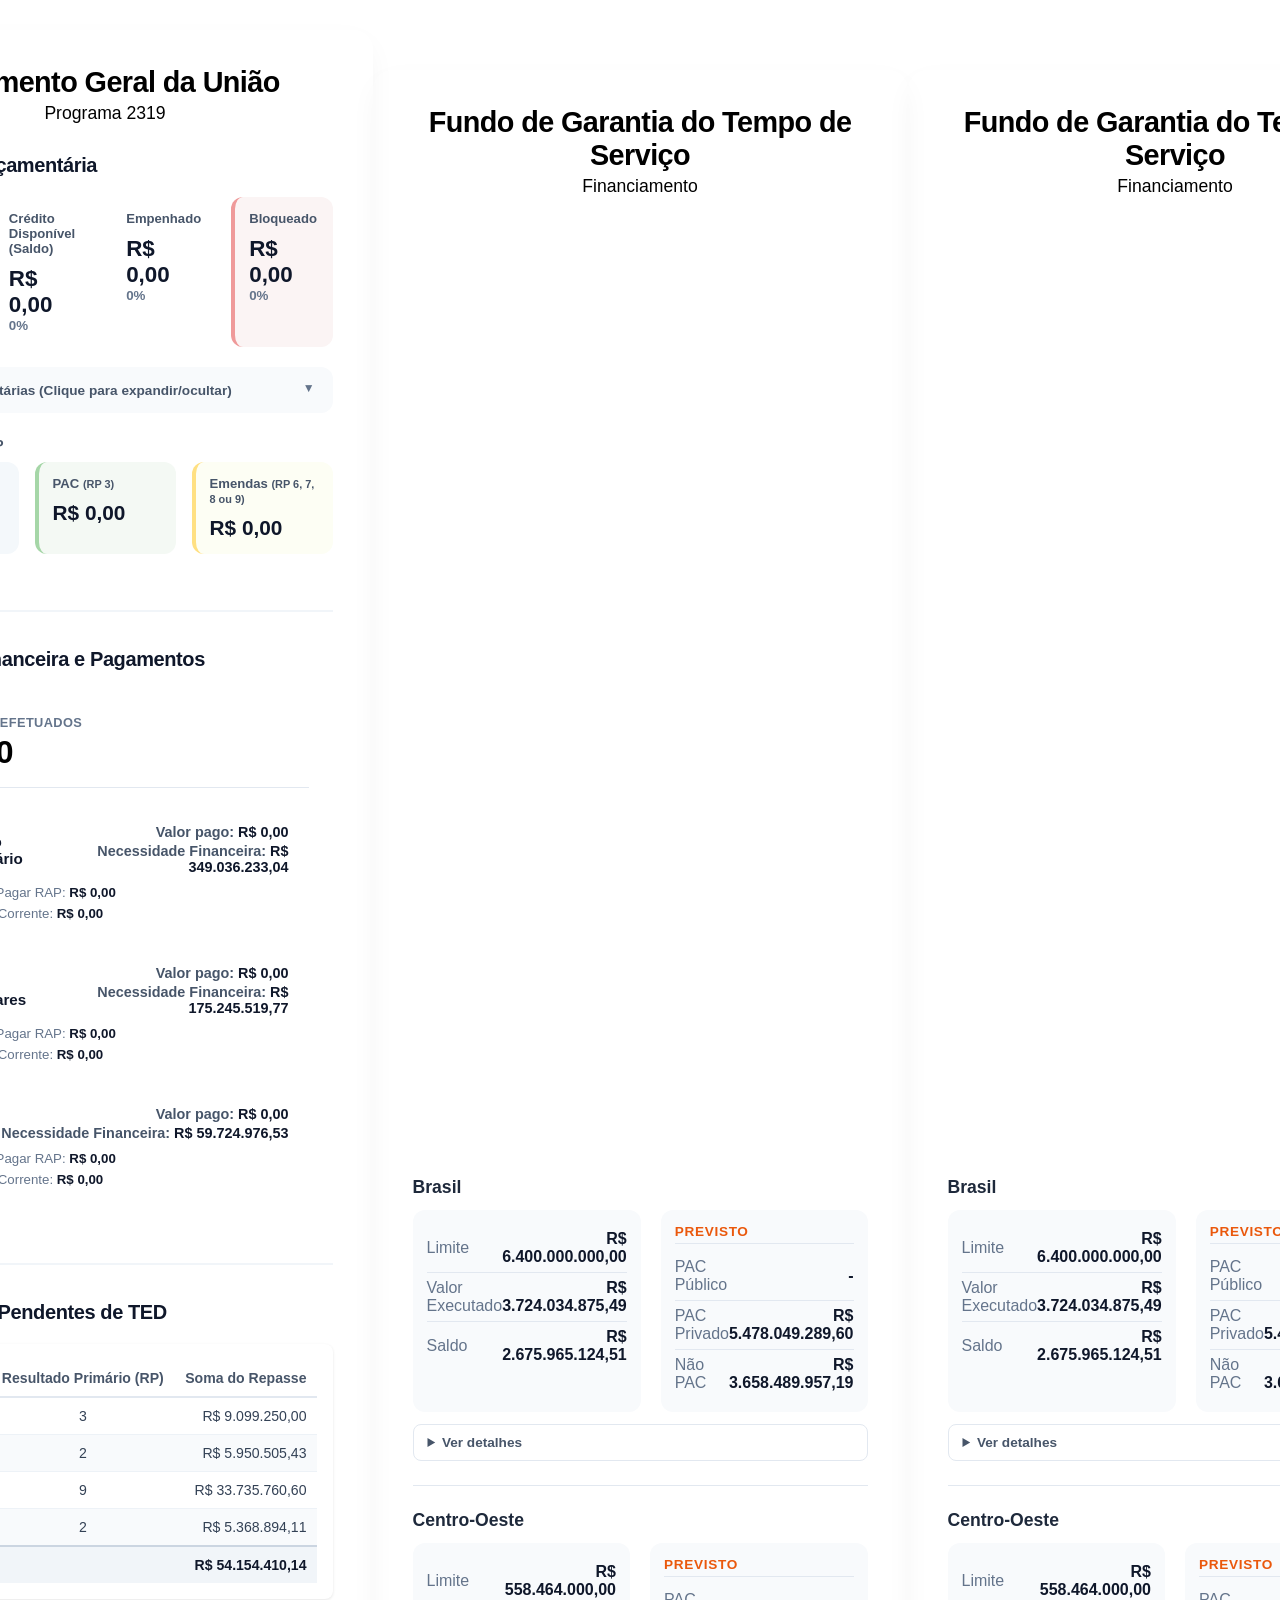
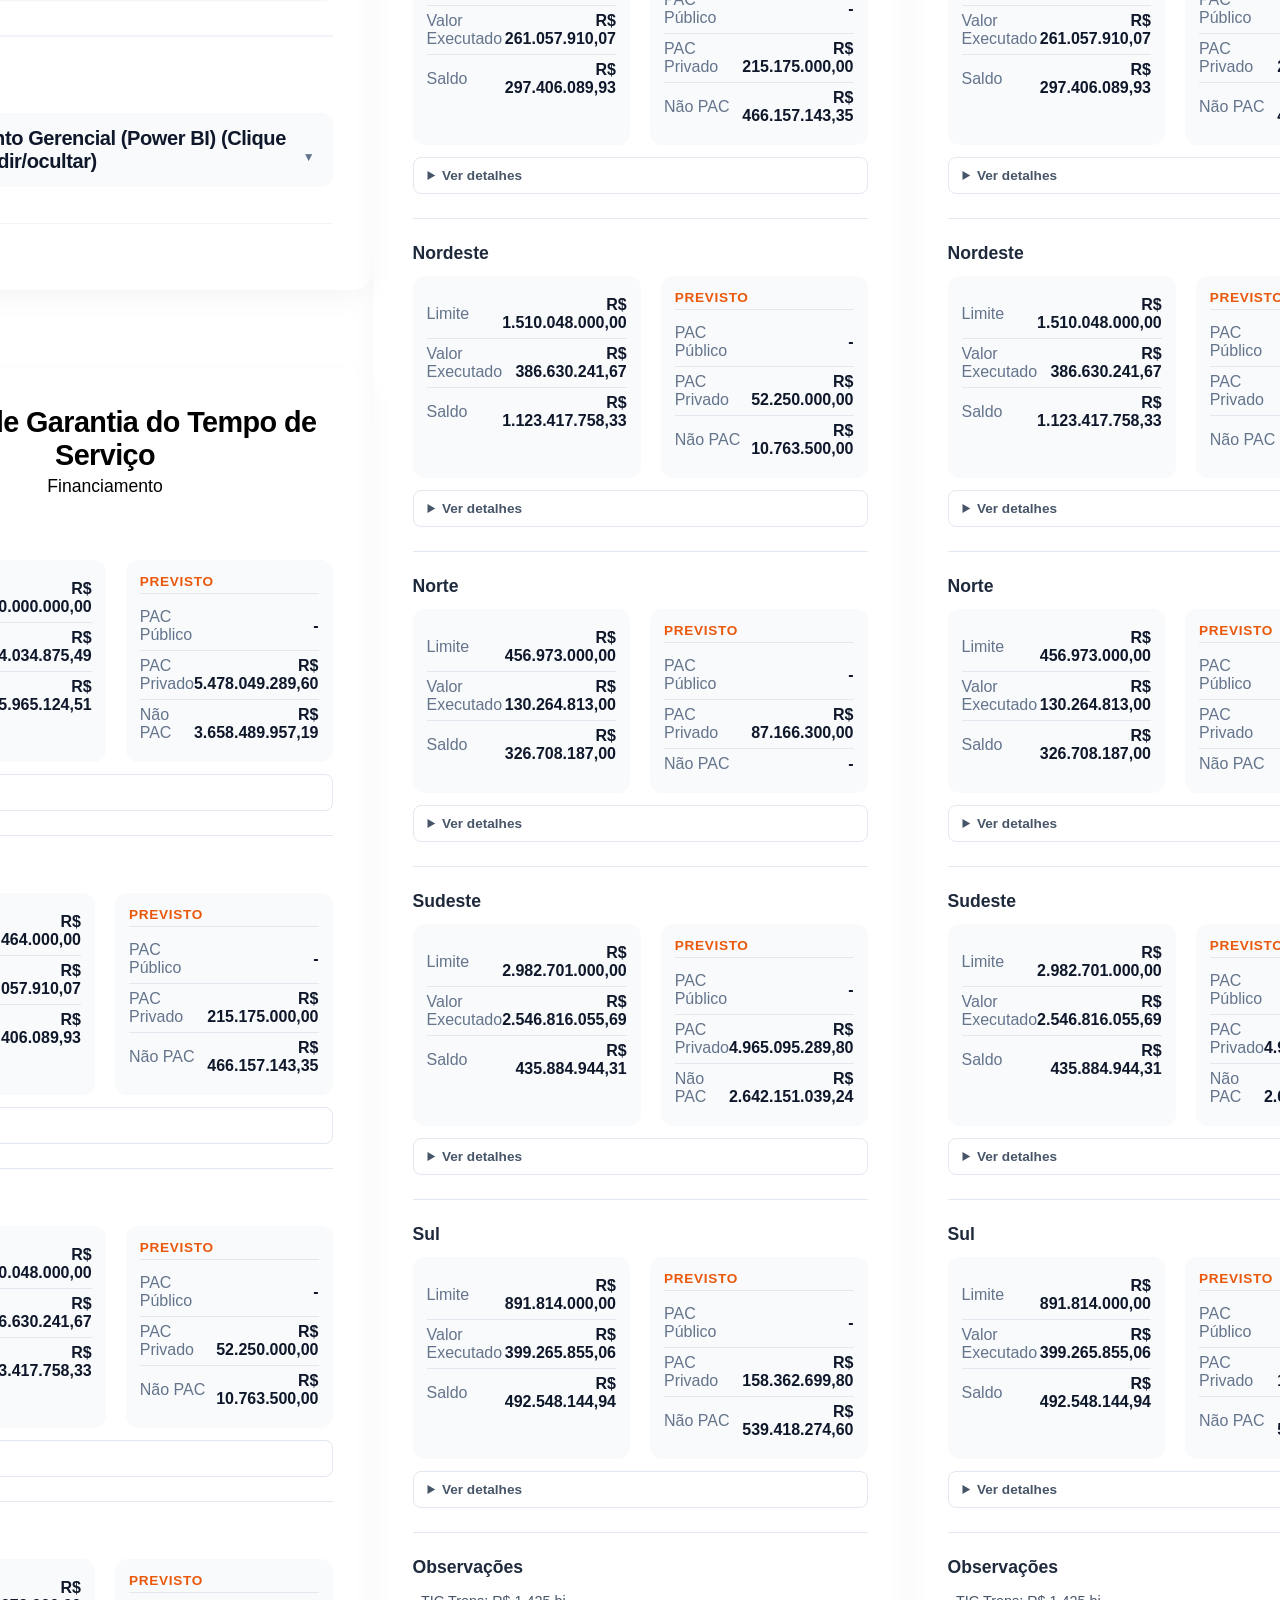
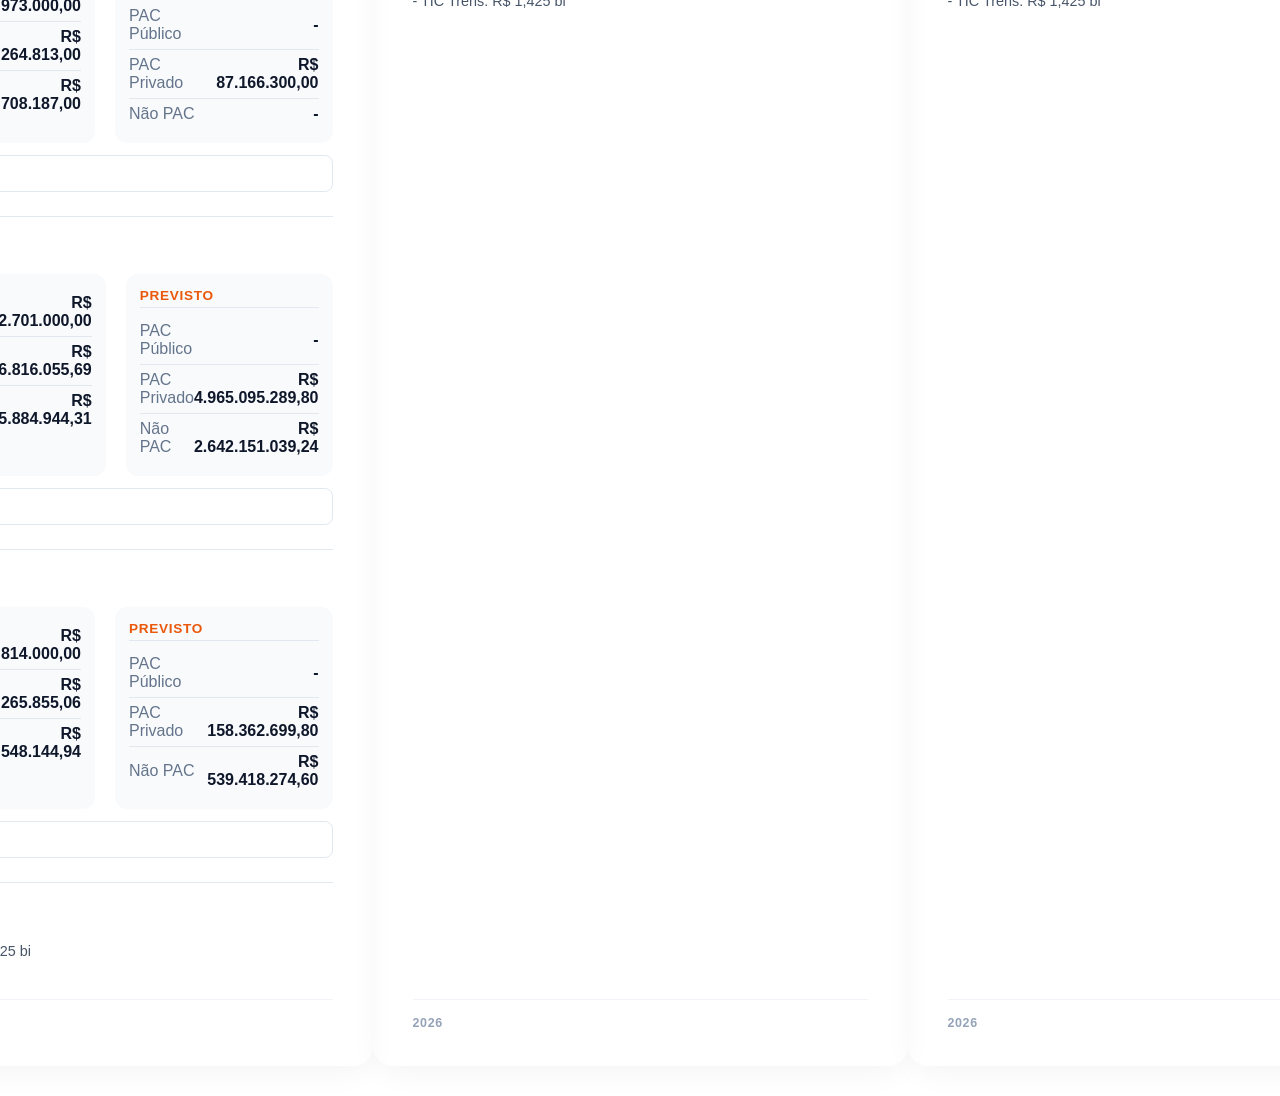
==== commit acbae6fc: "Atualiza script e dados do FGTS no painel" ====
--- a/index.html
+++ b/index.html
@@ -402,7 +402,7 @@
     
             <div>
                 <h3 class="actions-title" style="font-size: 1.1rem; margin-bottom: 12px; color: #1e293b;">Observações</h3>
-                <p style="font-size: 0.9rem; color: #475569; white-space: pre-line; line-height: 1.6; margin: 0;"></p>
+                <p style="font-size: 0.9rem; color: #475569; white-space: pre-line; line-height: 1.6; margin: 0;">- TIC Trens: R$ 1,425 bi</p>
             </div>
     
         </section>
@@ -413,8 +413,400 @@
     </div>
 
   </div>
-</div> 
-
-  <script src="script.js"></script>
-</body>
-</html>
+
+    <!-- ESTILOS EXCLUSIVOS DO FGTS -->
+    <style>
+        .submenu { background: #ffffff; padding: 10px 14px; border-radius: 8px; border: 1px solid #e2e8f0; cursor: pointer; font-size: 0.85rem; margin-top: 10px; }
+        .submenu summary { font-weight: 600; color: #475569; outline: none; }
+        .submenu ul { list-style: none; padding: 8px 0 0 0; margin: 0; }
+        .submenu li { padding: 5px 0; border-bottom: 1px solid #f1f5f9; display: flex; justify-content: space-between; color: #475569; }
+        .sub-label { font-weight: 500; }
+        .sub-value { font-weight: 600; color: #1e293b; }
+    </style>
+
+    <!-- NOVO SLIDE-CARD UNIFICADO PARA O FGTS (Abaixo de tudo) -->
+    <div class="slide-card" style="margin-top: 40px;">
+        
+        <!-- Cabeçalho Principal Centralizado -->
+        <header class="dashboard-header">
+            <h1>Fundo de Garantia do Tempo de Serviço</h1>
+            <h3>Financiamento</h3>
+        </header>
+
+        <section class="dashboard-section">
+
+            <div style="margin-bottom: 24px; padding-bottom: 24px; border-bottom: 1px solid #e2e8f0;">
+                <h3 class="actions-title" style="font-size: 1.1rem; margin-bottom: 12px; color: #1e293b;">Brasil</h3>
+                
+                <div class="cards-row" style="grid-template-columns: 1fr 1fr; gap: 20px; margin-bottom: 12px;">
+                    <!-- Coluna Principal (Limite, Executado, Saldo) -->
+                    <div class="info-card" style="background: #f8fafc; text-align: left;">
+                        <table style="width: 100%; border-collapse: collapse;">
+                            <tr><td style="padding: 6px 0; border-bottom: 1px solid #e2e8f0; color: #64748b; font-weight: 500;">Limite</td><td style="padding: 6px 0; border-bottom: 1px solid #e2e8f0; text-align: right; font-weight: 600; color: #0f172a;">R$ 6.400.000.000,00</td></tr>
+                            <tr><td style="padding: 6px 0; border-bottom: 1px solid #e2e8f0; color: #64748b; font-weight: 500;">Valor Executado</td><td style="padding: 6px 0; border-bottom: 1px solid #e2e8f0; text-align: right; font-weight: 600; color: #0f172a;">R$ 3.724.034.875,49</td></tr>
+                            <tr><td style="padding: 6px 0; border-bottom: none; color: #64748b; font-weight: 500;">Saldo</td><td style="padding: 6px 0; border-bottom: none; text-align: right; font-weight: 600; color: #0f172a;">R$ 2.675.965.124,51</td></tr>
+                        </table>
+                    </div>
+                    
+                    <!-- Coluna Previsto -->
+                    <div class="info-card" style="background: #f8fafc; text-align: left;">
+                        <h4 style="margin-top: 0; color: #ea580c; font-size: 0.85rem; font-weight: 600; text-transform: uppercase; letter-spacing: 0.05em; margin-bottom: 8px; border-bottom: 1px solid #e2e8f0; padding-bottom: 4px;">Previsto</h4>
+                        <table style="width: 100%; border-collapse: collapse;">
+                            <tr><td style="padding: 6px 0; border-bottom: 1px solid #e2e8f0; color: #64748b; font-weight: 500;">PAC Público</td><td style="padding: 6px 0; border-bottom: 1px solid #e2e8f0; text-align: right; font-weight: 600; color: #0f172a;">-</td></tr>
+                            <tr><td style="padding: 6px 0; border-bottom: 1px solid #e2e8f0; color: #64748b; font-weight: 500;">PAC Privado</td><td style="padding: 6px 0; border-bottom: 1px solid #e2e8f0; text-align: right; font-weight: 600; color: #0f172a;">R$ 5.478.049.289,60</td></tr>
+                            <tr><td style="padding: 6px 0; border-bottom: none; color: #64748b; font-weight: 500;">Não PAC</td><td style="padding: 6px 0; border-bottom: none; text-align: right; font-weight: 600; color: #0f172a;">R$ 3.658.489.957,19</td></tr>
+                        </table>
+                    </div>
+                </div>
+
+                <details class="submenu"><summary>Ver detalhes</summary><ul><li><span class="sub-label">A CONTRATAR AVANÇAR:</span> <span class="sub-value">R$ 2.948.936.226,66</span></li><li><span class="sub-label">A CONTRATAR GM PRIVADO:</span> <span class="sub-value">R$ 2.789.935.189,55</span></li><li><span class="sub-label">A CONTRATAR REFROTA PRIVADO:</span> <span class="sub-value">R$ 1.155.000.210,50</span></li><li><span class="sub-label">CONTRATADO AVANÇAR:</span> <span class="sub-value">R$ 490.558.442,61</span></li><li><span class="sub-label">CONTRATADO GM PÚBLICO:</span> <span class="sub-value">R$ 442.247.871,66</span></li><li><span class="sub-label">CONTRATADO REFROTA PRIVADO:</span> <span class="sub-value">R$ 2.553.316.561,22</span></li><li><span class="sub-label">CONTRATADO REFROTA PÚBLICO:</span> <span class="sub-value">R$ 237.912.000,00</span></li><li><span class="sub-label">SELEÇÃO A PUBLICAR AVANÇAR:</span> <span class="sub-value">R$ 709.553.730,53</span></li><li><span class="sub-label">SELEÇÃO A PUBLICAR GM PRIVADO:</span> <span class="sub-value">R$ 1.364.935.189,55</span></li><li><span class="sub-label">SELEÇÃO A PUBLICAR REFROTA PRIVADO:</span> <span class="sub-value">R$ 168.178.700,00</span></li></ul></details>
+            </div>
+    
+            <div style="margin-bottom: 24px; padding-bottom: 24px; border-bottom: 1px solid #e2e8f0;">
+                <h3 class="actions-title" style="font-size: 1.1rem; margin-bottom: 12px; color: #1e293b;">Centro-Oeste</h3>
+                
+                <div class="cards-row" style="grid-template-columns: 1fr 1fr; gap: 20px; margin-bottom: 12px;">
+                    <!-- Coluna Principal (Limite, Executado, Saldo) -->
+                    <div class="info-card" style="background: #f8fafc; text-align: left;">
+                        <table style="width: 100%; border-collapse: collapse;">
+                            <tr><td style="padding: 6px 0; border-bottom: 1px solid #e2e8f0; color: #64748b; font-weight: 500;">Limite</td><td style="padding: 6px 0; border-bottom: 1px solid #e2e8f0; text-align: right; font-weight: 600; color: #0f172a;">R$ 558.464.000,00</td></tr>
+                            <tr><td style="padding: 6px 0; border-bottom: 1px solid #e2e8f0; color: #64748b; font-weight: 500;">Valor Executado</td><td style="padding: 6px 0; border-bottom: 1px solid #e2e8f0; text-align: right; font-weight: 600; color: #0f172a;">R$ 261.057.910,07</td></tr>
+                            <tr><td style="padding: 6px 0; border-bottom: none; color: #64748b; font-weight: 500;">Saldo</td><td style="padding: 6px 0; border-bottom: none; text-align: right; font-weight: 600; color: #0f172a;">R$ 297.406.089,93</td></tr>
+                        </table>
+                    </div>
+                    
+                    <!-- Coluna Previsto -->
+                    <div class="info-card" style="background: #f8fafc; text-align: left;">
+                        <h4 style="margin-top: 0; color: #ea580c; font-size: 0.85rem; font-weight: 600; text-transform: uppercase; letter-spacing: 0.05em; margin-bottom: 8px; border-bottom: 1px solid #e2e8f0; padding-bottom: 4px;">Previsto</h4>
+                        <table style="width: 100%; border-collapse: collapse;">
+                            <tr><td style="padding: 6px 0; border-bottom: 1px solid #e2e8f0; color: #64748b; font-weight: 500;">PAC Público</td><td style="padding: 6px 0; border-bottom: 1px solid #e2e8f0; text-align: right; font-weight: 600; color: #0f172a;">-</td></tr>
+                            <tr><td style="padding: 6px 0; border-bottom: 1px solid #e2e8f0; color: #64748b; font-weight: 500;">PAC Privado</td><td style="padding: 6px 0; border-bottom: 1px solid #e2e8f0; text-align: right; font-weight: 600; color: #0f172a;">R$ 215.175.000,00</td></tr>
+                            <tr><td style="padding: 6px 0; border-bottom: none; color: #64748b; font-weight: 500;">Não PAC</td><td style="padding: 6px 0; border-bottom: none; text-align: right; font-weight: 600; color: #0f172a;">R$ 466.157.143,35</td></tr>
+                        </table>
+                    </div>
+                </div>
+
+                <details class="submenu"><summary>Ver detalhes</summary><ul><li><span class="sub-label">A CONTRATAR AVANÇAR:</span> <span class="sub-value">R$ 18.807.909,96</span></li><li><span class="sub-label">A CONTRATAR GM PRIVADO:</span> <span class="sub-value"> R$                                                      -  </span></li><li><span class="sub-label">A CONTRATAR REFROTA PRIVADO:</span> <span class="sub-value">R$ 61.750.000,00</span></li><li><span class="sub-label">CONTRATADO AVANÇAR:</span> <span class="sub-value">R$ 136.099.957,27</span></li><li><span class="sub-label">CONTRATADO GM PÚBLICO:</span> <span class="sub-value">R$ -   </span></li><li><span class="sub-label">CONTRATADO REFROTA PRIVADO:</span> <span class="sub-value">R$ 124.957.952,80</span></li><li><span class="sub-label">CONTRATADO REFROTA PÚBLICO:</span> <span class="sub-value">R$ -   </span></li><li><span class="sub-label">SELEÇÃO A PUBLICAR AVANÇAR:</span> <span class="sub-value">R$ 447.349.233,39</span></li><li><span class="sub-label">SELEÇÃO A PUBLICAR REFROTA PRIVADO:</span> <span class="sub-value">R$ 153.425.000,00</span></li></ul></details>
+            </div>
+    
+            <div style="margin-bottom: 24px; padding-bottom: 24px; border-bottom: 1px solid #e2e8f0;">
+                <h3 class="actions-title" style="font-size: 1.1rem; margin-bottom: 12px; color: #1e293b;">Nordeste</h3>
+                
+                <div class="cards-row" style="grid-template-columns: 1fr 1fr; gap: 20px; margin-bottom: 12px;">
+                    <!-- Coluna Principal (Limite, Executado, Saldo) -->
+                    <div class="info-card" style="background: #f8fafc; text-align: left;">
+                        <table style="width: 100%; border-collapse: collapse;">
+                            <tr><td style="padding: 6px 0; border-bottom: 1px solid #e2e8f0; color: #64748b; font-weight: 500;">Limite</td><td style="padding: 6px 0; border-bottom: 1px solid #e2e8f0; text-align: right; font-weight: 600; color: #0f172a;">R$ 1.510.048.000,00</td></tr>
+                            <tr><td style="padding: 6px 0; border-bottom: 1px solid #e2e8f0; color: #64748b; font-weight: 500;">Valor Executado</td><td style="padding: 6px 0; border-bottom: 1px solid #e2e8f0; text-align: right; font-weight: 600; color: #0f172a;">R$ 386.630.241,67</td></tr>
+                            <tr><td style="padding: 6px 0; border-bottom: none; color: #64748b; font-weight: 500;">Saldo</td><td style="padding: 6px 0; border-bottom: none; text-align: right; font-weight: 600; color: #0f172a;">R$ 1.123.417.758,33</td></tr>
+                        </table>
+                    </div>
+                    
+                    <!-- Coluna Previsto -->
+                    <div class="info-card" style="background: #f8fafc; text-align: left;">
+                        <h4 style="margin-top: 0; color: #ea580c; font-size: 0.85rem; font-weight: 600; text-transform: uppercase; letter-spacing: 0.05em; margin-bottom: 8px; border-bottom: 1px solid #e2e8f0; padding-bottom: 4px;">Previsto</h4>
+                        <table style="width: 100%; border-collapse: collapse;">
+                            <tr><td style="padding: 6px 0; border-bottom: 1px solid #e2e8f0; color: #64748b; font-weight: 500;">PAC Público</td><td style="padding: 6px 0; border-bottom: 1px solid #e2e8f0; text-align: right; font-weight: 600; color: #0f172a;">-</td></tr>
+                            <tr><td style="padding: 6px 0; border-bottom: 1px solid #e2e8f0; color: #64748b; font-weight: 500;">PAC Privado</td><td style="padding: 6px 0; border-bottom: 1px solid #e2e8f0; text-align: right; font-weight: 600; color: #0f172a;">R$ 52.250.000,00</td></tr>
+                            <tr><td style="padding: 6px 0; border-bottom: none; color: #64748b; font-weight: 500;">Não PAC</td><td style="padding: 6px 0; border-bottom: none; text-align: right; font-weight: 600; color: #0f172a;">R$ 10.763.500,00</td></tr>
+                        </table>
+                    </div>
+                </div>
+
+                <details class="submenu"><summary>Ver detalhes</summary><ul><li><span class="sub-label">A CONTRATAR AVANÇAR:</span> <span class="sub-value">R$ 10.763.500,00</span></li><li><span class="sub-label">A CONTRATAR GM PRIVADO:</span> <span class="sub-value"> R$                                                      -  </span></li><li><span class="sub-label">A CONTRATAR REFROTA PRIVADO:</span> <span class="sub-value">R$ 52.250.000,00</span></li><li><span class="sub-label">CONTRATADO AVANÇAR:</span> <span class="sub-value"> R$ -   </span></li><li><span class="sub-label">CONTRATADO GM PÚBLICO:</span> <span class="sub-value">R$ 30.587.544,36</span></li><li><span class="sub-label">CONTRATADO REFROTA PRIVADO:</span> <span class="sub-value">R$ 261.042.697,31</span></li><li><span class="sub-label">CONTRATADO REFROTA PÚBLICO:</span> <span class="sub-value">R$ 95.000.000,00</span></li><li><span class="sub-label">SELEÇÃO A PUBLICAR AVANÇAR:</span> <span class="sub-value"> R$                                                                -  </span></li><li><span class="sub-label">SELEÇÃO A PUBLICAR REFROTA PRIVADO:</span> <span class="sub-value"> R$                                                                                       -  </span></li></ul></details>
+            </div>
+    
+            <div style="margin-bottom: 24px; padding-bottom: 24px; border-bottom: 1px solid #e2e8f0;">
+                <h3 class="actions-title" style="font-size: 1.1rem; margin-bottom: 12px; color: #1e293b;">Norte</h3>
+                
+                <div class="cards-row" style="grid-template-columns: 1fr 1fr; gap: 20px; margin-bottom: 12px;">
+                    <!-- Coluna Principal (Limite, Executado, Saldo) -->
+                    <div class="info-card" style="background: #f8fafc; text-align: left;">
+                        <table style="width: 100%; border-collapse: collapse;">
+                            <tr><td style="padding: 6px 0; border-bottom: 1px solid #e2e8f0; color: #64748b; font-weight: 500;">Limite</td><td style="padding: 6px 0; border-bottom: 1px solid #e2e8f0; text-align: right; font-weight: 600; color: #0f172a;">R$ 456.973.000,00</td></tr>
+                            <tr><td style="padding: 6px 0; border-bottom: 1px solid #e2e8f0; color: #64748b; font-weight: 500;">Valor Executado</td><td style="padding: 6px 0; border-bottom: 1px solid #e2e8f0; text-align: right; font-weight: 600; color: #0f172a;">R$ 130.264.813,00</td></tr>
+                            <tr><td style="padding: 6px 0; border-bottom: none; color: #64748b; font-weight: 500;">Saldo</td><td style="padding: 6px 0; border-bottom: none; text-align: right; font-weight: 600; color: #0f172a;">R$ 326.708.187,00</td></tr>
+                        </table>
+                    </div>
+                    
+                    <!-- Coluna Previsto -->
+                    <div class="info-card" style="background: #f8fafc; text-align: left;">
+                        <h4 style="margin-top: 0; color: #ea580c; font-size: 0.85rem; font-weight: 600; text-transform: uppercase; letter-spacing: 0.05em; margin-bottom: 8px; border-bottom: 1px solid #e2e8f0; padding-bottom: 4px;">Previsto</h4>
+                        <table style="width: 100%; border-collapse: collapse;">
+                            <tr><td style="padding: 6px 0; border-bottom: 1px solid #e2e8f0; color: #64748b; font-weight: 500;">PAC Público</td><td style="padding: 6px 0; border-bottom: 1px solid #e2e8f0; text-align: right; font-weight: 600; color: #0f172a;">-</td></tr>
+                            <tr><td style="padding: 6px 0; border-bottom: 1px solid #e2e8f0; color: #64748b; font-weight: 500;">PAC Privado</td><td style="padding: 6px 0; border-bottom: 1px solid #e2e8f0; text-align: right; font-weight: 600; color: #0f172a;">R$ 87.166.300,00</td></tr>
+                            <tr><td style="padding: 6px 0; border-bottom: none; color: #64748b; font-weight: 500;">Não PAC</td><td style="padding: 6px 0; border-bottom: none; text-align: right; font-weight: 600; color: #0f172a;">-</td></tr>
+                        </table>
+                    </div>
+                </div>
+
+                <details class="submenu"><summary>Ver detalhes</summary><ul><li><span class="sub-label">A CONTRATAR AVANÇAR:</span> <span class="sub-value"> R$                                                               -  </span></li><li><span class="sub-label">A CONTRATAR GM PRIVADO:</span> <span class="sub-value"> R$                                                      -  </span></li><li><span class="sub-label">A CONTRATAR REFROTA PRIVADO:</span> <span class="sub-value">R$ 87.166.300,00</span></li><li><span class="sub-label">CONTRATADO AVANÇAR:</span> <span class="sub-value"> R$ -   </span></li><li><span class="sub-label">CONTRATADO GM PÚBLICO:</span> <span class="sub-value"> R$ -   </span></li><li><span class="sub-label">CONTRATADO REFROTA PRIVADO:</span> <span class="sub-value">R$ 63.264.813,00</span></li><li><span class="sub-label">CONTRATADO REFROTA PÚBLICO:</span> <span class="sub-value">R$ 67.000.000,00</span></li><li><span class="sub-label">SELEÇÃO A PUBLICAR AVANÇAR:</span> <span class="sub-value"> R$                                                                -  </span></li><li><span class="sub-label">SELEÇÃO A PUBLICAR REFROTA PRIVADO:</span> <span class="sub-value"> R$                                                                                       -  </span></li></ul></details>
+            </div>
+    
+            <div style="margin-bottom: 24px; padding-bottom: 24px; border-bottom: 1px solid #e2e8f0;">
+                <h3 class="actions-title" style="font-size: 1.1rem; margin-bottom: 12px; color: #1e293b;">Sudeste</h3>
+                
+                <div class="cards-row" style="grid-template-columns: 1fr 1fr; gap: 20px; margin-bottom: 12px;">
+                    <!-- Coluna Principal (Limite, Executado, Saldo) -->
+                    <div class="info-card" style="background: #f8fafc; text-align: left;">
+                        <table style="width: 100%; border-collapse: collapse;">
+                            <tr><td style="padding: 6px 0; border-bottom: 1px solid #e2e8f0; color: #64748b; font-weight: 500;">Limite</td><td style="padding: 6px 0; border-bottom: 1px solid #e2e8f0; text-align: right; font-weight: 600; color: #0f172a;">R$ 2.982.701.000,00</td></tr>
+                            <tr><td style="padding: 6px 0; border-bottom: 1px solid #e2e8f0; color: #64748b; font-weight: 500;">Valor Executado</td><td style="padding: 6px 0; border-bottom: 1px solid #e2e8f0; text-align: right; font-weight: 600; color: #0f172a;">R$ 2.546.816.055,69</td></tr>
+                            <tr><td style="padding: 6px 0; border-bottom: none; color: #64748b; font-weight: 500;">Saldo</td><td style="padding: 6px 0; border-bottom: none; text-align: right; font-weight: 600; color: #0f172a;">R$ 435.884.944,31</td></tr>
+                        </table>
+                    </div>
+                    
+                    <!-- Coluna Previsto -->
+                    <div class="info-card" style="background: #f8fafc; text-align: left;">
+                        <h4 style="margin-top: 0; color: #ea580c; font-size: 0.85rem; font-weight: 600; text-transform: uppercase; letter-spacing: 0.05em; margin-bottom: 8px; border-bottom: 1px solid #e2e8f0; padding-bottom: 4px;">Previsto</h4>
+                        <table style="width: 100%; border-collapse: collapse;">
+                            <tr><td style="padding: 6px 0; border-bottom: 1px solid #e2e8f0; color: #64748b; font-weight: 500;">PAC Público</td><td style="padding: 6px 0; border-bottom: 1px solid #e2e8f0; text-align: right; font-weight: 600; color: #0f172a;">-</td></tr>
+                            <tr><td style="padding: 6px 0; border-bottom: 1px solid #e2e8f0; color: #64748b; font-weight: 500;">PAC Privado</td><td style="padding: 6px 0; border-bottom: 1px solid #e2e8f0; text-align: right; font-weight: 600; color: #0f172a;">R$ 4.965.095.289,80</td></tr>
+                            <tr><td style="padding: 6px 0; border-bottom: none; color: #64748b; font-weight: 500;">Não PAC</td><td style="padding: 6px 0; border-bottom: none; text-align: right; font-weight: 600; color: #0f172a;">R$ 2.642.151.039,24</td></tr>
+                        </table>
+                    </div>
+                </div>
+
+                <details class="submenu"><summary>Ver detalhes</summary><ul><li><span class="sub-label">A CONTRATAR AVANÇAR:</span> <span class="sub-value">R$ 2.607.387.176,66</span></li><li><span class="sub-label">A CONTRATAR GM PRIVADO:</span> <span class="sub-value">R$ 2.789.935.189,55</span></li><li><span class="sub-label">A CONTRATAR REFROTA PRIVADO:</span> <span class="sub-value">R$ 810.224.910,70</span></li><li><span class="sub-label">CONTRATADO AVANÇAR:</span> <span class="sub-value">R$ 283.500.000,00</span></li><li><span class="sub-label">CONTRATADO GM PÚBLICO:</span> <span class="sub-value">R$ 411.660.327,30</span></li><li><span class="sub-label">CONTRATADO REFROTA PRIVADO:</span> <span class="sub-value">R$ 1.791.343.728,39</span></li><li><span class="sub-label">CONTRATADO REFROTA PÚBLICO:</span> <span class="sub-value">R$ 60.312.000,00</span></li><li><span class="sub-label">SELEÇÃO A PUBLICAR AVANÇAR:</span> <span class="sub-value">R$ 34.763.862,58</span></li><li><span class="sub-label">SELEÇÃO A PUBLICAR GM PRIVADO:</span> <span class="sub-value">R$ 1.364.935.189,55</span></li><li><span class="sub-label">SELEÇÃO A PUBLICAR REFROTA PRIVADO:</span> <span class="sub-value"> R$                                                                                       -  </span></li></ul></details>
+            </div>
+    
+            <div style="margin-bottom: 24px; padding-bottom: 24px; border-bottom: 1px solid #e2e8f0;">
+                <h3 class="actions-title" style="font-size: 1.1rem; margin-bottom: 12px; color: #1e293b;">Sul</h3>
+                
+                <div class="cards-row" style="grid-template-columns: 1fr 1fr; gap: 20px; margin-bottom: 12px;">
+                    <!-- Coluna Principal (Limite, Executado, Saldo) -->
+                    <div class="info-card" style="background: #f8fafc; text-align: left;">
+                        <table style="width: 100%; border-collapse: collapse;">
+                            <tr><td style="padding: 6px 0; border-bottom: 1px solid #e2e8f0; color: #64748b; font-weight: 500;">Limite</td><td style="padding: 6px 0; border-bottom: 1px solid #e2e8f0; text-align: right; font-weight: 600; color: #0f172a;">R$ 891.814.000,00</td></tr>
+                            <tr><td style="padding: 6px 0; border-bottom: 1px solid #e2e8f0; color: #64748b; font-weight: 500;">Valor Executado</td><td style="padding: 6px 0; border-bottom: 1px solid #e2e8f0; text-align: right; font-weight: 600; color: #0f172a;">R$ 399.265.855,06</td></tr>
+                            <tr><td style="padding: 6px 0; border-bottom: none; color: #64748b; font-weight: 500;">Saldo</td><td style="padding: 6px 0; border-bottom: none; text-align: right; font-weight: 600; color: #0f172a;">R$ 492.548.144,94</td></tr>
+                        </table>
+                    </div>
+                    
+                    <!-- Coluna Previsto -->
+                    <div class="info-card" style="background: #f8fafc; text-align: left;">
+                        <h4 style="margin-top: 0; color: #ea580c; font-size: 0.85rem; font-weight: 600; text-transform: uppercase; letter-spacing: 0.05em; margin-bottom: 8px; border-bottom: 1px solid #e2e8f0; padding-bottom: 4px;">Previsto</h4>
+                        <table style="width: 100%; border-collapse: collapse;">
+                            <tr><td style="padding: 6px 0; border-bottom: 1px solid #e2e8f0; color: #64748b; font-weight: 500;">PAC Público</td><td style="padding: 6px 0; border-bottom: 1px solid #e2e8f0; text-align: right; font-weight: 600; color: #0f172a;">-</td></tr>
+                            <tr><td style="padding: 6px 0; border-bottom: 1px solid #e2e8f0; color: #64748b; font-weight: 500;">PAC Privado</td><td style="padding: 6px 0; border-bottom: 1px solid #e2e8f0; text-align: right; font-weight: 600; color: #0f172a;">R$ 158.362.699,80</td></tr>
+                            <tr><td style="padding: 6px 0; border-bottom: none; color: #64748b; font-weight: 500;">Não PAC</td><td style="padding: 6px 0; border-bottom: none; text-align: right; font-weight: 600; color: #0f172a;">R$ 539.418.274,60</td></tr>
+                        </table>
+                    </div>
+                </div>
+
+                <details class="submenu"><summary>Ver detalhes</summary><ul><li><span class="sub-label">A CONTRATAR AVANÇAR:</span> <span class="sub-value">R$ 311.977.640,04</span></li><li><span class="sub-label">A CONTRATAR GM PRIVADO:</span> <span class="sub-value"> R$                                                      -  </span></li><li><span class="sub-label">A CONTRATAR REFROTA PRIVADO:</span> <span class="sub-value">R$ 143.608.999,80</span></li><li><span class="sub-label">CONTRATADO AVANÇAR:</span> <span class="sub-value">R$ 70.958.485,34</span></li><li><span class="sub-label">CONTRATADO GM PÚBLICO:</span> <span class="sub-value"> R$ -   </span></li><li><span class="sub-label">CONTRATADO REFROTA PRIVADO:</span> <span class="sub-value">R$ 312.707.369,72</span></li><li><span class="sub-label">CONTRATADO REFROTA PÚBLICO:</span> <span class="sub-value">R$ 15.600.000,00</span></li><li><span class="sub-label">SELEÇÃO A PUBLICAR AVANÇAR:</span> <span class="sub-value">R$ 227.440.634,56</span></li><li><span class="sub-label">SELEÇÃO A PUBLICAR REFROTA PRIVADO:</span> <span class="sub-value">R$ 14.753.700,00</span></li></ul></details>
+            </div>
+    
+            <div>
+                <h3 class="actions-title" style="font-size: 1.1rem; margin-bottom: 12px; color: #1e293b;">Observações</h3>
+                <p style="font-size: 0.9rem; color: #475569; white-space: pre-line; line-height: 1.6; margin: 0;">- TIC Trens: R$ 1,425 bi</p>
+            </div>
+    
+        </section>
+        
+        <footer class="slide-footer">
+            <span>2026</span>
+        </footer>
+    </div>
+
+    </div>
+  
+    <!-- ESTILOS EXCLUSIVOS DO FGTS -->
+    <style>
+        .submenu { background: #ffffff; padding: 10px 14px; border-radius: 8px; border: 1px solid #e2e8f0; cursor: pointer; font-size: 0.85rem; margin-top: 10px; }
+        .submenu summary { font-weight: 600; color: #475569; outline: none; }
+        .submenu ul { list-style: none; padding: 8px 0 0 0; margin: 0; }
+        .submenu li { padding: 5px 0; border-bottom: 1px solid #f1f5f9; display: flex; justify-content: space-between; color: #475569; }
+        .sub-label { font-weight: 500; }
+        .sub-value { font-weight: 600; color: #1e293b; }
+    </style>
+
+    <!-- NOVO SLIDE-CARD UNIFICADO PARA O FGTS (Abaixo de tudo) -->
+    <div class="slide-card" style="margin-top: 40px;">
+        
+        <!-- Cabeçalho Principal Centralizado -->
+        <header class="dashboard-header">
+            <h1>Fundo de Garantia do Tempo de Serviço</h1>
+            <h3>Financiamento</h3>
+        </header>
+
+        <section class="dashboard-section">
+
+            <div style="margin-bottom: 24px; padding-bottom: 24px; border-bottom: 1px solid #e2e8f0;">
+                <h3 class="actions-title" style="font-size: 1.1rem; margin-bottom: 12px; color: #1e293b;">Brasil</h3>
+                
+                <div class="cards-row" style="grid-template-columns: 1fr 1fr; gap: 20px; margin-bottom: 12px;">
+                    <!-- Coluna Principal (Limite, Executado, Saldo) -->
+                    <div class="info-card" style="background: #f8fafc; text-align: left;">
+                        <table style="width: 100%; border-collapse: collapse;">
+                            <tr><td style="padding: 6px 0; border-bottom: 1px solid #e2e8f0; color: #64748b; font-weight: 500;">Limite</td><td style="padding: 6px 0; border-bottom: 1px solid #e2e8f0; text-align: right; font-weight: 600; color: #0f172a;">R$ 6.400.000.000,00</td></tr>
+                            <tr><td style="padding: 6px 0; border-bottom: 1px solid #e2e8f0; color: #64748b; font-weight: 500;">Valor Executado</td><td style="padding: 6px 0; border-bottom: 1px solid #e2e8f0; text-align: right; font-weight: 600; color: #0f172a;">R$ 3.724.034.875,49</td></tr>
+                            <tr><td style="padding: 6px 0; border-bottom: none; color: #64748b; font-weight: 500;">Saldo</td><td style="padding: 6px 0; border-bottom: none; text-align: right; font-weight: 600; color: #0f172a;">R$ 2.675.965.124,51</td></tr>
+                        </table>
+                    </div>
+                    
+                    <!-- Coluna Previsto -->
+                    <div class="info-card" style="background: #f8fafc; text-align: left;">
+                        <h4 style="margin-top: 0; color: #ea580c; font-size: 0.85rem; font-weight: 600; text-transform: uppercase; letter-spacing: 0.05em; margin-bottom: 8px; border-bottom: 1px solid #e2e8f0; padding-bottom: 4px;">Previsto</h4>
+                        <table style="width: 100%; border-collapse: collapse;">
+                            <tr><td style="padding: 6px 0; border-bottom: 1px solid #e2e8f0; color: #64748b; font-weight: 500;">PAC Público</td><td style="padding: 6px 0; border-bottom: 1px solid #e2e8f0; text-align: right; font-weight: 600; color: #0f172a;">-</td></tr>
+                            <tr><td style="padding: 6px 0; border-bottom: 1px solid #e2e8f0; color: #64748b; font-weight: 500;">PAC Privado</td><td style="padding: 6px 0; border-bottom: 1px solid #e2e8f0; text-align: right; font-weight: 600; color: #0f172a;">R$ 5.478.049.289,60</td></tr>
+                            <tr><td style="padding: 6px 0; border-bottom: none; color: #64748b; font-weight: 500;">Não PAC</td><td style="padding: 6px 0; border-bottom: none; text-align: right; font-weight: 600; color: #0f172a;">R$ 3.658.489.957,19</td></tr>
+                        </table>
+                    </div>
+                </div>
+
+                <details class="submenu"><summary>Ver detalhes</summary><ul><li><span class="sub-label">A CONTRATAR AVANÇAR:</span> <span class="sub-value">R$ 2.948.936.226,66</span></li><li><span class="sub-label">A CONTRATAR GM PRIVADO:</span> <span class="sub-value">R$ 2.789.935.189,55</span></li><li><span class="sub-label">A CONTRATAR REFROTA PRIVADO:</span> <span class="sub-value">R$ 1.155.000.210,50</span></li><li><span class="sub-label">CONTRATADO AVANÇAR:</span> <span class="sub-value">R$ 490.558.442,61</span></li><li><span class="sub-label">CONTRATADO GM PÚBLICO:</span> <span class="sub-value">R$ 442.247.871,66</span></li><li><span class="sub-label">CONTRATADO REFROTA PRIVADO:</span> <span class="sub-value">R$ 2.553.316.561,22</span></li><li><span class="sub-label">CONTRATADO REFROTA PÚBLICO:</span> <span class="sub-value">R$ 237.912.000,00</span></li><li><span class="sub-label">SELEÇÃO A PUBLICAR AVANÇAR:</span> <span class="sub-value">R$ 709.553.730,53</span></li><li><span class="sub-label">SELEÇÃO A PUBLICAR GM PRIVADO:</span> <span class="sub-value">R$ 1.364.935.189,55</span></li><li><span class="sub-label">SELEÇÃO A PUBLICAR REFROTA PRIVADO:</span> <span class="sub-value">R$ 168.178.700,00</span></li></ul></details>
+            </div>
+    
+            <div style="margin-bottom: 24px; padding-bottom: 24px; border-bottom: 1px solid #e2e8f0;">
+                <h3 class="actions-title" style="font-size: 1.1rem; margin-bottom: 12px; color: #1e293b;">Centro-Oeste</h3>
+                
+                <div class="cards-row" style="grid-template-columns: 1fr 1fr; gap: 20px; margin-bottom: 12px;">
+                    <!-- Coluna Principal (Limite, Executado, Saldo) -->
+                    <div class="info-card" style="background: #f8fafc; text-align: left;">
+                        <table style="width: 100%; border-collapse: collapse;">
+                            <tr><td style="padding: 6px 0; border-bottom: 1px solid #e2e8f0; color: #64748b; font-weight: 500;">Limite</td><td style="padding: 6px 0; border-bottom: 1px solid #e2e8f0; text-align: right; font-weight: 600; color: #0f172a;">R$ 558.464.000,00</td></tr>
+                            <tr><td style="padding: 6px 0; border-bottom: 1px solid #e2e8f0; color: #64748b; font-weight: 500;">Valor Executado</td><td style="padding: 6px 0; border-bottom: 1px solid #e2e8f0; text-align: right; font-weight: 600; color: #0f172a;">R$ 261.057.910,07</td></tr>
+                            <tr><td style="padding: 6px 0; border-bottom: none; color: #64748b; font-weight: 500;">Saldo</td><td style="padding: 6px 0; border-bottom: none; text-align: right; font-weight: 600; color: #0f172a;">R$ 297.406.089,93</td></tr>
+                        </table>
+                    </div>
+                    
+                    <!-- Coluna Previsto -->
+                    <div class="info-card" style="background: #f8fafc; text-align: left;">
+                        <h4 style="margin-top: 0; color: #ea580c; font-size: 0.85rem; font-weight: 600; text-transform: uppercase; letter-spacing: 0.05em; margin-bottom: 8px; border-bottom: 1px solid #e2e8f0; padding-bottom: 4px;">Previsto</h4>
+                        <table style="width: 100%; border-collapse: collapse;">
+                            <tr><td style="padding: 6px 0; border-bottom: 1px solid #e2e8f0; color: #64748b; font-weight: 500;">PAC Público</td><td style="padding: 6px 0; border-bottom: 1px solid #e2e8f0; text-align: right; font-weight: 600; color: #0f172a;">-</td></tr>
+                            <tr><td style="padding: 6px 0; border-bottom: 1px solid #e2e8f0; color: #64748b; font-weight: 500;">PAC Privado</td><td style="padding: 6px 0; border-bottom: 1px solid #e2e8f0; text-align: right; font-weight: 600; color: #0f172a;">R$ 215.175.000,00</td></tr>
+                            <tr><td style="padding: 6px 0; border-bottom: none; color: #64748b; font-weight: 500;">Não PAC</td><td style="padding: 6px 0; border-bottom: none; text-align: right; font-weight: 600; color: #0f172a;">R$ 466.157.143,35</td></tr>
+                        </table>
+                    </div>
+                </div>
+
+                <details class="submenu"><summary>Ver detalhes</summary><ul><li><span class="sub-label">A CONTRATAR AVANÇAR:</span> <span class="sub-value">R$ 18.807.909,96</span></li><li><span class="sub-label">A CONTRATAR GM PRIVADO:</span> <span class="sub-value"> R$                                                      -  </span></li><li><span class="sub-label">A CONTRATAR REFROTA PRIVADO:</span> <span class="sub-value">R$ 61.750.000,00</span></li><li><span class="sub-label">CONTRATADO AVANÇAR:</span> <span class="sub-value">R$ 136.099.957,27</span></li><li><span class="sub-label">CONTRATADO GM PÚBLICO:</span> <span class="sub-value">R$ -   </span></li><li><span class="sub-label">CONTRATADO REFROTA PRIVADO:</span> <span class="sub-value">R$ 124.957.952,80</span></li><li><span class="sub-label">CONTRATADO REFROTA PÚBLICO:</span> <span class="sub-value">R$ -   </span></li><li><span class="sub-label">SELEÇÃO A PUBLICAR AVANÇAR:</span> <span class="sub-value">R$ 447.349.233,39</span></li><li><span class="sub-label">SELEÇÃO A PUBLICAR REFROTA PRIVADO:</span> <span class="sub-value">R$ 153.425.000,00</span></li></ul></details>
+            </div>
+    
+            <div style="margin-bottom: 24px; padding-bottom: 24px; border-bottom: 1px solid #e2e8f0;">
+                <h3 class="actions-title" style="font-size: 1.1rem; margin-bottom: 12px; color: #1e293b;">Nordeste</h3>
+                
+                <div class="cards-row" style="grid-template-columns: 1fr 1fr; gap: 20px; margin-bottom: 12px;">
+                    <!-- Coluna Principal (Limite, Executado, Saldo) -->
+                    <div class="info-card" style="background: #f8fafc; text-align: left;">
+                        <table style="width: 100%; border-collapse: collapse;">
+                            <tr><td style="padding: 6px 0; border-bottom: 1px solid #e2e8f0; color: #64748b; font-weight: 500;">Limite</td><td style="padding: 6px 0; border-bottom: 1px solid #e2e8f0; text-align: right; font-weight: 600; color: #0f172a;">R$ 1.510.048.000,00</td></tr>
+                            <tr><td style="padding: 6px 0; border-bottom: 1px solid #e2e8f0; color: #64748b; font-weight: 500;">Valor Executado</td><td style="padding: 6px 0; border-bottom: 1px solid #e2e8f0; text-align: right; font-weight: 600; color: #0f172a;">R$ 386.630.241,67</td></tr>
+                            <tr><td style="padding: 6px 0; border-bottom: none; color: #64748b; font-weight: 500;">Saldo</td><td style="padding: 6px 0; border-bottom: none; text-align: right; font-weight: 600; color: #0f172a;">R$ 1.123.417.758,33</td></tr>
+                        </table>
+                    </div>
+                    
+                    <!-- Coluna Previsto -->
+                    <div class="info-card" style="background: #f8fafc; text-align: left;">
+                        <h4 style="margin-top: 0; color: #ea580c; font-size: 0.85rem; font-weight: 600; text-transform: uppercase; letter-spacing: 0.05em; margin-bottom: 8px; border-bottom: 1px solid #e2e8f0; padding-bottom: 4px;">Previsto</h4>
+                        <table style="width: 100%; border-collapse: collapse;">
+                            <tr><td style="padding: 6px 0; border-bottom: 1px solid #e2e8f0; color: #64748b; font-weight: 500;">PAC Público</td><td style="padding: 6px 0; border-bottom: 1px solid #e2e8f0; text-align: right; font-weight: 600; color: #0f172a;">-</td></tr>
+                            <tr><td style="padding: 6px 0; border-bottom: 1px solid #e2e8f0; color: #64748b; font-weight: 500;">PAC Privado</td><td style="padding: 6px 0; border-bottom: 1px solid #e2e8f0; text-align: right; font-weight: 600; color: #0f172a;">R$ 52.250.000,00</td></tr>
+                            <tr><td style="padding: 6px 0; border-bottom: none; color: #64748b; font-weight: 500;">Não PAC</td><td style="padding: 6px 0; border-bottom: none; text-align: right; font-weight: 600; color: #0f172a;">R$ 10.763.500,00</td></tr>
+                        </table>
+                    </div>
+                </div>
+
+                <details class="submenu"><summary>Ver detalhes</summary><ul><li><span class="sub-label">A CONTRATAR AVANÇAR:</span> <span class="sub-value">R$ 10.763.500,00</span></li><li><span class="sub-label">A CONTRATAR GM PRIVADO:</span> <span class="sub-value"> R$                                                      -  </span></li><li><span class="sub-label">A CONTRATAR REFROTA PRIVADO:</span> <span class="sub-value">R$ 52.250.000,00</span></li><li><span class="sub-label">CONTRATADO AVANÇAR:</span> <span class="sub-value"> R$ -   </span></li><li><span class="sub-label">CONTRATADO GM PÚBLICO:</span> <span class="sub-value">R$ 30.587.544,36</span></li><li><span class="sub-label">CONTRATADO REFROTA PRIVADO:</span> <span class="sub-value">R$ 261.042.697,31</span></li><li><span class="sub-label">CONTRATADO REFROTA PÚBLICO:</span> <span class="sub-value">R$ 95.000.000,00</span></li><li><span class="sub-label">SELEÇÃO A PUBLICAR AVANÇAR:</span> <span class="sub-value"> R$                                                                -  </span></li><li><span class="sub-label">SELEÇÃO A PUBLICAR REFROTA PRIVADO:</span> <span class="sub-value"> R$                                                                                       -  </span></li></ul></details>
+            </div>
+    
+            <div style="margin-bottom: 24px; padding-bottom: 24px; border-bottom: 1px solid #e2e8f0;">
+                <h3 class="actions-title" style="font-size: 1.1rem; margin-bottom: 12px; color: #1e293b;">Norte</h3>
+                
+                <div class="cards-row" style="grid-template-columns: 1fr 1fr; gap: 20px; margin-bottom: 12px;">
+                    <!-- Coluna Principal (Limite, Executado, Saldo) -->
+                    <div class="info-card" style="background: #f8fafc; text-align: left;">
+                        <table style="width: 100%; border-collapse: collapse;">
+                            <tr><td style="padding: 6px 0; border-bottom: 1px solid #e2e8f0; color: #64748b; font-weight: 500;">Limite</td><td style="padding: 6px 0; border-bottom: 1px solid #e2e8f0; text-align: right; font-weight: 600; color: #0f172a;">R$ 456.973.000,00</td></tr>
+                            <tr><td style="padding: 6px 0; border-bottom: 1px solid #e2e8f0; color: #64748b; font-weight: 500;">Valor Executado</td><td style="padding: 6px 0; border-bottom: 1px solid #e2e8f0; text-align: right; font-weight: 600; color: #0f172a;">R$ 130.264.813,00</td></tr>
+                            <tr><td style="padding: 6px 0; border-bottom: none; color: #64748b; font-weight: 500;">Saldo</td><td style="padding: 6px 0; border-bottom: none; text-align: right; font-weight: 600; color: #0f172a;">R$ 326.708.187,00</td></tr>
+                        </table>
+                    </div>
+                    
+                    <!-- Coluna Previsto -->
+                    <div class="info-card" style="background: #f8fafc; text-align: left;">
+                        <h4 style="margin-top: 0; color: #ea580c; font-size: 0.85rem; font-weight: 600; text-transform: uppercase; letter-spacing: 0.05em; margin-bottom: 8px; border-bottom: 1px solid #e2e8f0; padding-bottom: 4px;">Previsto</h4>
+                        <table style="width: 100%; border-collapse: collapse;">
+                            <tr><td style="padding: 6px 0; border-bottom: 1px solid #e2e8f0; color: #64748b; font-weight: 500;">PAC Público</td><td style="padding: 6px 0; border-bottom: 1px solid #e2e8f0; text-align: right; font-weight: 600; color: #0f172a;">-</td></tr>
+                            <tr><td style="padding: 6px 0; border-bottom: 1px solid #e2e8f0; color: #64748b; font-weight: 500;">PAC Privado</td><td style="padding: 6px 0; border-bottom: 1px solid #e2e8f0; text-align: right; font-weight: 600; color: #0f172a;">R$ 87.166.300,00</td></tr>
+                            <tr><td style="padding: 6px 0; border-bottom: none; color: #64748b; font-weight: 500;">Não PAC</td><td style="padding: 6px 0; border-bottom: none; text-align: right; font-weight: 600; color: #0f172a;">-</td></tr>
+                        </table>
+                    </div>
+                </div>
+
+                <details class="submenu"><summary>Ver detalhes</summary><ul><li><span class="sub-label">A CONTRATAR AVANÇAR:</span> <span class="sub-value"> R$                                                               -  </span></li><li><span class="sub-label">A CONTRATAR GM PRIVADO:</span> <span class="sub-value"> R$                                                      -  </span></li><li><span class="sub-label">A CONTRATAR REFROTA PRIVADO:</span> <span class="sub-value">R$ 87.166.300,00</span></li><li><span class="sub-label">CONTRATADO AVANÇAR:</span> <span class="sub-value"> R$ -   </span></li><li><span class="sub-label">CONTRATADO GM PÚBLICO:</span> <span class="sub-value"> R$ -   </span></li><li><span class="sub-label">CONTRATADO REFROTA PRIVADO:</span> <span class="sub-value">R$ 63.264.813,00</span></li><li><span class="sub-label">CONTRATADO REFROTA PÚBLICO:</span> <span class="sub-value">R$ 67.000.000,00</span></li><li><span class="sub-label">SELEÇÃO A PUBLICAR AVANÇAR:</span> <span class="sub-value"> R$                                                                -  </span></li><li><span class="sub-label">SELEÇÃO A PUBLICAR REFROTA PRIVADO:</span> <span class="sub-value"> R$                                                                                       -  </span></li></ul></details>
+            </div>
+    
+            <div style="margin-bottom: 24px; padding-bottom: 24px; border-bottom: 1px solid #e2e8f0;">
+                <h3 class="actions-title" style="font-size: 1.1rem; margin-bottom: 12px; color: #1e293b;">Sudeste</h3>
+                
+                <div class="cards-row" style="grid-template-columns: 1fr 1fr; gap: 20px; margin-bottom: 12px;">
+                    <!-- Coluna Principal (Limite, Executado, Saldo) -->
+                    <div class="info-card" style="background: #f8fafc; text-align: left;">
+                        <table style="width: 100%; border-collapse: collapse;">
+                            <tr><td style="padding: 6px 0; border-bottom: 1px solid #e2e8f0; color: #64748b; font-weight: 500;">Limite</td><td style="padding: 6px 0; border-bottom: 1px solid #e2e8f0; text-align: right; font-weight: 600; color: #0f172a;">R$ 2.982.701.000,00</td></tr>
+                            <tr><td style="padding: 6px 0; border-bottom: 1px solid #e2e8f0; color: #64748b; font-weight: 500;">Valor Executado</td><td style="padding: 6px 0; border-bottom: 1px solid #e2e8f0; text-align: right; font-weight: 600; color: #0f172a;">R$ 2.546.816.055,69</td></tr>
+                            <tr><td style="padding: 6px 0; border-bottom: none; color: #64748b; font-weight: 500;">Saldo</td><td style="padding: 6px 0; border-bottom: none; text-align: right; font-weight: 600; color: #0f172a;">R$ 435.884.944,31</td></tr>
+                        </table>
+                    </div>
+                    
+                    <!-- Coluna Previsto -->
+                    <div class="info-card" style="background: #f8fafc; text-align: left;">
+                        <h4 style="margin-top: 0; color: #ea580c; font-size: 0.85rem; font-weight: 600; text-transform: uppercase; letter-spacing: 0.05em; margin-bottom: 8px; border-bottom: 1px solid #e2e8f0; padding-bottom: 4px;">Previsto</h4>
+                        <table style="width: 100%; border-collapse: collapse;">
+                            <tr><td style="padding: 6px 0; border-bottom: 1px solid #e2e8f0; color: #64748b; font-weight: 500;">PAC Público</td><td style="padding: 6px 0; border-bottom: 1px solid #e2e8f0; text-align: right; font-weight: 600; color: #0f172a;">-</td></tr>
+                            <tr><td style="padding: 6px 0; border-bottom: 1px solid #e2e8f0; color: #64748b; font-weight: 500;">PAC Privado</td><td style="padding: 6px 0; border-bottom: 1px solid #e2e8f0; text-align: right; font-weight: 600; color: #0f172a;">R$ 4.965.095.289,80</td></tr>
+                            <tr><td style="padding: 6px 0; border-bottom: none; color: #64748b; font-weight: 500;">Não PAC</td><td style="padding: 6px 0; border-bottom: none; text-align: right; font-weight: 600; color: #0f172a;">R$ 2.642.151.039,24</td></tr>
+                        </table>
+                    </div>
+                </div>
+
+                <details class="submenu"><summary>Ver detalhes</summary><ul><li><span class="sub-label">A CONTRATAR AVANÇAR:</span> <span class="sub-value">R$ 2.607.387.176,66</span></li><li><span class="sub-label">A CONTRATAR GM PRIVADO:</span> <span class="sub-value">R$ 2.789.935.189,55</span></li><li><span class="sub-label">A CONTRATAR REFROTA PRIVADO:</span> <span class="sub-value">R$ 810.224.910,70</span></li><li><span class="sub-label">CONTRATADO AVANÇAR:</span> <span class="sub-value">R$ 283.500.000,00</span></li><li><span class="sub-label">CONTRATADO GM PÚBLICO:</span> <span class="sub-value">R$ 411.660.327,30</span></li><li><span class="sub-label">CONTRATADO REFROTA PRIVADO:</span> <span class="sub-value">R$ 1.791.343.728,39</span></li><li><span class="sub-label">CONTRATADO REFROTA PÚBLICO:</span> <span class="sub-value">R$ 60.312.000,00</span></li><li><span class="sub-label">SELEÇÃO A PUBLICAR AVANÇAR:</span> <span class="sub-value">R$ 34.763.862,58</span></li><li><span class="sub-label">SELEÇÃO A PUBLICAR GM PRIVADO:</span> <span class="sub-value">R$ 1.364.935.189,55</span></li><li><span class="sub-label">SELEÇÃO A PUBLICAR REFROTA PRIVADO:</span> <span class="sub-value"> R$                                                                                       -  </span></li></ul></details>
+            </div>
+    
+            <div style="margin-bottom: 24px; padding-bottom: 24px; border-bottom: 1px solid #e2e8f0;">
+                <h3 class="actions-title" style="font-size: 1.1rem; margin-bottom: 12px; color: #1e293b;">Sul</h3>
+                
+                <div class="cards-row" style="grid-template-columns: 1fr 1fr; gap: 20px; margin-bottom: 12px;">
+                    <!-- Coluna Principal (Limite, Executado, Saldo) -->
+                    <div class="info-card" style="background: #f8fafc; text-align: left;">
+                        <table style="width: 100%; border-collapse: collapse;">
+                            <tr><td style="padding: 6px 0; border-bottom: 1px solid #e2e8f0; color: #64748b; font-weight: 500;">Limite</td><td style="padding: 6px 0; border-bottom: 1px solid #e2e8f0; text-align: right; font-weight: 600; color: #0f172a;">R$ 891.814.000,00</td></tr>
+                            <tr><td style="padding: 6px 0; border-bottom: 1px solid #e2e8f0; color: #64748b; font-weight: 500;">Valor Executado</td><td style="padding: 6px 0; border-bottom: 1px solid #e2e8f0; text-align: right; font-weight: 600; color: #0f172a;">R$ 399.265.855,06</td></tr>
+                            <tr><td style="padding: 6px 0; border-bottom: none; color: #64748b; font-weight: 500;">Saldo</td><td style="padding: 6px 0; border-bottom: none; text-align: right; font-weight: 600; color: #0f172a;">R$ 492.548.144,94</td></tr>
+                        </table>
+                    </div>
+                    
+                    <!-- Coluna Previsto -->
+                    <div class="info-card" style="background: #f8fafc; text-align: left;">
+                        <h4 style="margin-top: 0; color: #ea580c; font-size: 0.85rem; font-weight: 600; text-transform: uppercase; letter-spacing: 0.05em; margin-bottom: 8px; border-bottom: 1px solid #e2e8f0; padding-bottom: 4px;">Previsto</h4>
+                        <table style="width: 100%; border-collapse: collapse;">
+                            <tr><td style="padding: 6px 0; border-bottom: 1px solid #e2e8f0; color: #64748b; font-weight: 500;">PAC Público</td><td style="padding: 6px 0; border-bottom: 1px solid #e2e8f0; text-align: right; font-weight: 600; color: #0f172a;">-</td></tr>
+                            <tr><td style="padding: 6px 0; border-bottom: 1px solid #e2e8f0; color: #64748b; font-weight: 500;">PAC Privado</td><td style="padding: 6px 0; border-bottom: 1px solid #e2e8f0; text-align: right; font-weight: 600; color: #0f172a;">R$ 158.362.699,80</td></tr>
+                            <tr><td style="padding: 6px 0; border-bottom: none; color: #64748b; font-weight: 500;">Não PAC</td><td style="padding: 6px 0; border-bottom: none; text-align: right; font-weight: 600; color: #0f172a;">R$ 539.418.274,60</td></tr>
+                        </table>
+                    </div>
+                </div>
+
+                <details class="submenu"><summary>Ver detalhes</summary><ul><li><span class="sub-label">A CONTRATAR AVANÇAR:</span> <span class="sub-value">R$ 311.977.640,04</span></li><li><span class="sub-label">A CONTRATAR GM PRIVADO:</span> <span class="sub-value"> R$                                                      -  </span></li><li><span class="sub-label">A CONTRATAR REFROTA PRIVADO:</span> <span class="sub-value">R$ 143.608.999,80</span></li><li><span class="sub-label">CONTRATADO AVANÇAR:</span> <span class="sub-value">R$ 70.958.485,34</span></li><li><span class="sub-label">CONTRATADO GM PÚBLICO:</span> <span class="sub-value"> R$ -   </span></li><li><span class="sub-label">CONTRATADO REFROTA PRIVADO:</span> <span class="sub-value">R$ 312.707.369,72</span></li><li><span class="sub-label">CONTRATADO REFROTA PÚBLICO:</span> <span class="sub-value">R$ 15.600.000,00</span></li><li><span class="sub-label">SELEÇÃO A PUBLICAR AVANÇAR:</span> <span class="sub-value">R$ 227.440.634,56</span></li><li><span class="sub-label">SELEÇÃO A PUBLICAR REFROTA PRIVADO:</span> <span class="sub-value">R$ 14.753.700,00</span></li></ul></details>
+            </div>
+    
+            <div>
+                <h3 class="actions-title" style="font-size: 1.1rem; margin-bottom: 12px; color: #1e293b;">Observações</h3>
+                <p style="font-size: 0.9rem; color: #475569; white-space: pre-line; line-height: 1.6; margin: 0;">- TIC Trens: R$ 1,425 bi</p>
+            </div>
+    
+        </section>
+        
+        <footer class="slide-footer">
+            <span>2026</span>
+        </footer>
+    </div>
+
+    </div>
+  </div>
+
+  <script src="script.js"></script>
--- a/style.css
+++ b/style.css
@@ -1,297 +1,596 @@
-:root {
-  --bg-app: #f1f5f9;
-  --card-bg: #ffffff;
-  --text-main: #0f172a;
-  --text-muted: #64748b;
-  --border-color: #e2e8f0;
-  
-  --green-bg: #ecfdf5;
-  --green-border: #a7f3d0;
-  --green-text: #047857;
-
-  --orange-bg: #fffbeb;
-  --orange-border: #fde68a;
-  --orange-text: #b45309;
-
-  --blue-bg: #eff6ff;
-  --blue-border: #bfdbfe;
-  --blue-text: #1d4ed8;
-
-  --red-text: #b91c1c;
-  --red-bg: #fef2f2;
-}
-
-* {
-  box-sizing: border-box;
-  margin: 0;
-  padding: 0;
-}
-
-body {
-  font-family: 'Inter', -apple-system, sans-serif;
-  background-color: var(--bg-app);
-  color: var(--text-main);
-  padding: 30px 20px;
-  display: flex;
-  justify-content: center;
-}
-
-.presentation-wrapper {
-  width: 100%;
-  max-width: 1280px;
-  display: flex;
-  flex-direction: column;
-  gap: 40px;
-}
-
-.slide-card {
-  background: var(--card-bg);
-  border-radius: 20px;
-  border: 1px solid var(--border-color);
-  padding: 36px 40px;
-  box-shadow: 0 10px 30px -5px rgba(0, 0, 0, 0.05);
-  display: flex;
-  flex-direction: column;
-  justify-content: space-between;
-}
-
-.dashboard-header {
-  text-align: center;
-  margin: 0 auto 30px auto;
-  width: 100%;
-}
-
-.dashboard-header h1 {
-  font-size: 1.8rem;
-  font-weight: 800;
-  color: var(--text-main);
-  letter-spacing: -0.02em;
-  margin-bottom: 4px;
-}
-
-.dashboard-header h3 {
-  font-size: 1.1rem;
-  color: var(--text-muted);
-  font-weight: 500;
-}
-
-.section-title-padrao {
-  font-size: 1.25rem;
-  font-weight: 800;
-  color: #0f172a;
-  letter-spacing: -0.02em;
-  margin-bottom: 20px;
-}
-
-.divider-section {
-  border-top: 2px solid #f1f5f9;
-  margin: 36px 0;
-}
-
-/* ESTILOS DO MENU SUSPENSO (ACCORDION) DAS AÇÕES */
-.actions-dropdown-container {
-  background: #f8fafc;
-  border: 1px solid var(--border-color);
-  border-radius: 12px;
-  padding: 14px 18px;
-}
-
-.actions-dropdown-summary {
-  cursor: pointer;
-  list-style: none;
-  outline: none;
-}
-
-.actions-dropdown-summary::-webkit-details-marker {
-  display: none;
-}
-
-.actions-dropdown-summary::after {
-  content: ' ▼';
-  font-size: 0.75rem;
-  color: #64748b;
-  float: right;
-  transition: transform 0.2s;
-}
-
-details[open] .actions-dropdown-summary::after {
-  transform: rotate(180deg);
-}
-
-.actions-dropdown-content {
-  margin-top: 14px;
-  border-top: 1px solid #e2e8f0;
-  padding-top: 14px;
-}
-
-.actions-title {
-  font-size: 0.85rem;
-  font-weight: 700;
-  color: #475569;
-  margin-bottom: 10px;
-}
-
-.actions-list {
-  list-style: none;
-  display: flex;
-  flex-direction: column;
-  gap: 10px;
-  max-height: 400px;
-  overflow-y: auto;
-}
-
-.actions-list li {
-  display: flex;
-  flex-direction: column;
-  background: #ffffff;
-  border: 1px solid #edf2f7;
-  padding: 12px 16px;
-  border-radius: 10px;
-  font-size: 0.88rem;
-  gap: 6px;
-}
-
-.action-name {
-  color: #0f172a;
-  font-weight: 700;
-  font-size: 0.92rem;
-}
-
-.action-details-grid {
-  display: grid;
-  grid-template-columns: repeat(4, 1fr);
-  gap: 10px;
-  margin-top: 4px;
-  font-size: 0.8rem;
-  color: #475569;
-}
-
-.action-details-grid span strong {
-  color: #0f172a;
-  font-weight: 600;
-}
-
-/* CARDS ROW E CORES PASTÉIS SUTIS */
-.cards-row {
-  display: grid;
-  gap: 16px;
-  margin-bottom: 20px;
-}
-
-.info-card {
-  border: 1px solid var(--border-color);
-  border-radius: 12px;
-  padding: 14px;
-  background: #ffffff;
-}
-
-.card-discricionario {
-  border-left: 4px solid #90caf9;
-  background-color: #f4f8fb;
-}
-
-.card-pac {
-  border-left: 4px solid #a5d6a7;
-  background-color: #f4f9f4;
-}
-
-.card-emendas {
-  border-left: 4px solid #ffe082;
-  background-color: #fdfef4;
-}
-
-.card-bloqueado {
-  border-left: 4px solid #ef9a9a;
-  background-color: #fbf4f4;
-}
-
-.info-card h4 {
-  font-size: 0.82rem;
-  color: #475569;
-  font-weight: 600;
-  margin-bottom: 10px;
-}
-
-/* LAYOUT EMPILHADO DA EXECUÇÃO FINANCEIRA */
-.flow-card-main {
-  background: #ffffff;
-  border: 1px solid var(--border-color);
-  border-radius: 16px;
-  padding: 24px;
-  display: flex;
-  flex-direction: column;
-  gap: 20px;
-}
-
-.flow-header-main {
-  border-bottom: 1px solid #e2e8f0;
-  padding-bottom: 16px;
-}
-
-.flow-header-main span {
-  font-size: 0.8rem;
-  font-weight: 700;
-  color: #64748b;
-  letter-spacing: 0.03em;
-  display: block;
-  margin-bottom: 4px;
-}
-
-.flow-rows-container {
-  display: flex;
-  flex-direction: column;
-  gap: 12px;
-}
-
-.flow-row-item {
-  border: 1px solid var(--border-color);
-  border-radius: 12px;
-  padding: 16px 20px;
-  background: #ffffff;
-}
-
-.flow-row-header {
-  display: flex;
-  justify-content: space-between;
-  align-items: center;
-  font-size: 0.95rem;
-  font-weight: 700;
-  color: #0f172a;
-}
-
-.subgroup-bullets {
-  list-style-type: disc;
-  padding-left: 18px;
-  margin-top: 10px;
-  font-size: 0.83rem;
-  color: #64748b;
-  display: flex;
-  flex-direction: column;
-  gap: 6px;
-}
-
-.subgroup-bullets li strong {
-  color: #0f172a;
-  font-weight: 600;
-}
-
-.green-text { color: var(--green-text); }
-.red-text { color: var(--red-text); }
-
-.slide-footer {
-  display: flex;
-  justify-content: space-between;
-  border-top: 1px solid #f1f5f9;
-  padding-top: 16px;
-  margin-top: 36px;
-  font-size: 0.78rem;
-  font-weight: 700;
-  color: #94a3b8;
-  letter-spacing: 0.05em;
-}
-
-@media(max-width: 768px) {
-  .action-details-grid {
-    grid-template-columns: repeat(2, 1fr);
-  }
+<<<<<<< HEAD
+:root {
+  --bg-app: #f1f5f9;
+  --card-bg: #ffffff;
+  --text-main: #0f172a;
+  --text-muted: #64748b;
+  --border-color: #e2e8f0;
+  
+  --green-bg: #ecfdf5;
+  --green-border: #a7f3d0;
+  --green-text: #047857;
+
+  --orange-bg: #fffbeb;
+  --orange-border: #fde68a;
+  --orange-text: #b45309;
+
+  --blue-bg: #eff6ff;
+  --blue-border: #bfdbfe;
+  --blue-text: #1d4ed8;
+
+  --red-text: #b91c1c;
+  --red-bg: #fef2f2;
+}
+
+* {
+  box-sizing: border-box;
+  margin: 0;
+  padding: 0;
+}
+
+body {
+  font-family: 'Inter', -apple-system, sans-serif;
+  background-color: var(--bg-app);
+  color: var(--text-main);
+  padding: 30px 20px;
+  display: flex;
+  justify-content: center;
+}
+
+.presentation-wrapper {
+  width: 100%;
+  max-width: 1280px;
+  display: flex;
+  flex-direction: column;
+  gap: 40px;
+}
+
+.slide-card {
+  background: var(--card-bg);
+  border-radius: 20px;
+  border: 1px solid var(--border-color);
+  padding: 36px 40px;
+  box-shadow: 0 10px 30px -5px rgba(0, 0, 0, 0.05);
+  display: flex;
+  flex-direction: column;
+  justify-content: space-between;
+}
+
+.dashboard-header {
+  text-align: center;
+  margin: 0 auto 30px auto;
+  width: 100%;
+}
+
+.dashboard-header h1 {
+  font-size: 1.8rem;
+  font-weight: 800;
+  color: var(--text-main);
+  letter-spacing: -0.02em;
+  margin-bottom: 4px;
+}
+
+.dashboard-header h3 {
+  font-size: 1.1rem;
+  color: var(--text-muted);
+  font-weight: 500;
+}
+
+.section-title-padrao {
+  font-size: 1.25rem;
+  font-weight: 800;
+  color: #0f172a;
+  letter-spacing: -0.02em;
+  margin-bottom: 20px;
+}
+
+.divider-section {
+  border-top: 2px solid #f1f5f9;
+  margin: 36px 0;
+}
+
+/* ESTILOS DO MENU SUSPENSO (ACCORDION) DAS AÇÕES */
+.actions-dropdown-container {
+  background: #f8fafc;
+  border: 1px solid var(--border-color);
+  border-radius: 12px;
+  padding: 14px 18px;
+}
+
+.actions-dropdown-summary {
+  cursor: pointer;
+  list-style: none;
+  outline: none;
+}
+
+.actions-dropdown-summary::-webkit-details-marker {
+  display: none;
+}
+
+.actions-dropdown-summary::after {
+  content: ' ▼';
+  font-size: 0.75rem;
+  color: #64748b;
+  float: right;
+  transition: transform 0.2s;
+}
+
+details[open] .actions-dropdown-summary::after {
+  transform: rotate(180deg);
+}
+
+.actions-dropdown-content {
+  margin-top: 14px;
+  border-top: 1px solid #e2e8f0;
+  padding-top: 14px;
+}
+
+.actions-title {
+  font-size: 0.85rem;
+  font-weight: 700;
+  color: #475569;
+  margin-bottom: 10px;
+}
+
+.actions-list {
+  list-style: none;
+  display: flex;
+  flex-direction: column;
+  gap: 10px;
+  max-height: 400px;
+  overflow-y: auto;
+}
+
+.actions-list li {
+  display: flex;
+  flex-direction: column;
+  background: #ffffff;
+  border: 1px solid #edf2f7;
+  padding: 12px 16px;
+  border-radius: 10px;
+  font-size: 0.88rem;
+  gap: 6px;
+}
+
+.action-name {
+  color: #0f172a;
+  font-weight: 700;
+  font-size: 0.92rem;
+}
+
+.action-details-grid {
+  display: grid;
+  grid-template-columns: repeat(4, 1fr);
+  gap: 10px;
+  margin-top: 4px;
+  font-size: 0.8rem;
+  color: #475569;
+}
+
+.action-details-grid span strong {
+  color: #0f172a;
+  font-weight: 600;
+}
+
+/* CARDS ROW E CORES PASTÉIS SUTIS */
+.cards-row {
+  display: grid;
+  gap: 16px;
+  margin-bottom: 20px;
+}
+
+.info-card {
+  border: 1px solid var(--border-color);
+  border-radius: 12px;
+  padding: 14px;
+  background: #ffffff;
+}
+
+.card-discricionario {
+  border-left: 4px solid #90caf9;
+  background-color: #f4f8fb;
+}
+
+.card-pac {
+  border-left: 4px solid #a5d6a7;
+  background-color: #f4f9f4;
+}
+
+.card-emendas {
+  border-left: 4px solid #ffe082;
+  background-color: #fdfef4;
+}
+
+.card-bloqueado {
+  border-left: 4px solid #ef9a9a;
+  background-color: #fbf4f4;
+}
+
+.info-card h4 {
+  font-size: 0.82rem;
+  color: #475569;
+  font-weight: 600;
+  margin-bottom: 10px;
+}
+
+/* LAYOUT EMPILHADO DA EXECUÇÃO FINANCEIRA */
+.flow-card-main {
+  background: #ffffff;
+  border: 1px solid var(--border-color);
+  border-radius: 16px;
+  padding: 24px;
+  display: flex;
+  flex-direction: column;
+  gap: 20px;
+}
+
+.flow-header-main {
+  border-bottom: 1px solid #e2e8f0;
+  padding-bottom: 16px;
+}
+
+.flow-header-main span {
+  font-size: 0.8rem;
+  font-weight: 700;
+  color: #64748b;
+  letter-spacing: 0.03em;
+  display: block;
+  margin-bottom: 4px;
+}
+
+.flow-rows-container {
+  display: flex;
+  flex-direction: column;
+  gap: 12px;
+}
+
+.flow-row-item {
+  border: 1px solid var(--border-color);
+  border-radius: 12px;
+  padding: 16px 20px;
+  background: #ffffff;
+}
+
+.flow-row-header {
+  display: flex;
+  justify-content: space-between;
+  align-items: center;
+  font-size: 0.95rem;
+  font-weight: 700;
+  color: #0f172a;
+}
+
+.subgroup-bullets {
+  list-style-type: disc;
+  padding-left: 18px;
+  margin-top: 10px;
+  font-size: 0.83rem;
+  color: #64748b;
+  display: flex;
+  flex-direction: column;
+  gap: 6px;
+}
+
+.subgroup-bullets li strong {
+  color: #0f172a;
+  font-weight: 600;
+}
+
+.green-text { color: var(--green-text); }
+.red-text { color: var(--red-text); }
+
+.slide-footer {
+  display: flex;
+  justify-content: space-between;
+  border-top: 1px solid #f1f5f9;
+  padding-top: 16px;
+  margin-top: 36px;
+  font-size: 0.78rem;
+  font-weight: 700;
+  color: #94a3b8;
+  letter-spacing: 0.05em;
+}
+
+@media(max-width: 768px) {
+  .action-details-grid {
+    grid-template-columns: repeat(2, 1fr);
+  }
+=======
+:root {
+  --bg-app: #f1f5f9;
+  --card-bg: #ffffff;
+  --text-main: #0f172a;
+  --text-muted: #64748b;
+  --border-color: #e2e8f0;
+  
+  --green-bg: #ecfdf5;
+  --green-border: #a7f3d0;
+  --green-text: #047857;
+
+  --orange-bg: #fffbeb;
+  --orange-border: #fde68a;
+  --orange-text: #b45309;
+
+  --blue-bg: #eff6ff;
+  --blue-border: #bfdbfe;
+  --blue-text: #1d4ed8;
+
+  --red-text: #b91c1c;
+  --red-bg: #fef2f2;
+}
+
+* {
+  box-sizing: border-box;
+  margin: 0;
+  padding: 0;
+}
+
+body {
+  font-family: 'Inter', -apple-system, sans-serif;
+  background-color: var(--bg-app);
+  color: var(--text-main);
+  padding: 30px 20px;
+  display: flex;
+  justify-content: center;
+}
+
+.presentation-wrapper {
+  width: 100%;
+  max-width: 1280px;
+  display: flex;
+  flex-direction: column;
+  gap: 40px;
+}
+
+.slide-card {
+  background: var(--card-bg);
+  border-radius: 20px;
+  border: 1px solid var(--border-color);
+  padding: 36px 40px;
+  box-shadow: 0 10px 30px -5px rgba(0, 0, 0, 0.05);
+  display: flex;
+  flex-direction: column;
+  justify-content: space-between;
+}
+
+.dashboard-header {
+  text-align: center;
+  margin: 0 auto 30px auto;
+  width: 100%;
+}
+
+.dashboard-header h1 {
+  font-size: 1.8rem;
+  font-weight: 800;
+  color: var(--text-main);
+  letter-spacing: -0.02em;
+  margin-bottom: 4px;
+}
+
+.dashboard-header h3 {
+  font-size: 1.1rem;
+  color: var(--text-muted);
+  font-weight: 500;
+}
+
+.section-title-padrao {
+  font-size: 1.25rem;
+  font-weight: 800;
+  color: #0f172a;
+  letter-spacing: -0.02em;
+  margin-bottom: 20px;
+}
+
+.divider-section {
+  border-top: 2px solid #f1f5f9;
+  margin: 36px 0;
+}
+
+/* ESTILOS DO MENU SUSPENSO (ACCORDION) DAS AÇÕES */
+.actions-dropdown-container {
+  background: #f8fafc;
+  border: 1px solid var(--border-color);
+  border-radius: 12px;
+  padding: 14px 18px;
+}
+
+.actions-dropdown-summary {
+  cursor: pointer;
+  list-style: none;
+  outline: none;
+}
+
+.actions-dropdown-summary::-webkit-details-marker {
+  display: none;
+}
+
+.actions-dropdown-summary::after {
+  content: ' ▼';
+  font-size: 0.75rem;
+  color: #64748b;
+  float: right;
+  transition: transform 0.2s;
+}
+
+details[open] .actions-dropdown-summary::after {
+  transform: rotate(180deg);
+}
+
+.actions-dropdown-content {
+  margin-top: 14px;
+  border-top: 1px solid #e2e8f0;
+  padding-top: 14px;
+}
+
+.actions-title {
+  font-size: 0.85rem;
+  font-weight: 700;
+  color: #475569;
+  margin-bottom: 10px;
+}
+
+.actions-list {
+  list-style: none;
+  display: flex;
+  flex-direction: column;
+  gap: 10px;
+  max-height: 400px;
+  overflow-y: auto;
+}
+
+.actions-list li {
+  display: flex;
+  flex-direction: column;
+  background: #ffffff;
+  border: 1px solid #edf2f7;
+  padding: 12px 16px;
+  border-radius: 10px;
+  font-size: 0.88rem;
+  gap: 6px;
+}
+
+.action-name {
+  color: #0f172a;
+  font-weight: 700;
+  font-size: 0.92rem;
+}
+
+.action-details-grid {
+  display: grid;
+  grid-template-columns: repeat(4, 1fr);
+  gap: 10px;
+  margin-top: 4px;
+  font-size: 0.8rem;
+  color: #475569;
+}
+
+.action-details-grid span strong {
+  color: #0f172a;
+  font-weight: 600;
+}
+
+/* CARDS ROW E CORES PASTÉIS SUTIS */
+.cards-row {
+  display: grid;
+  gap: 16px;
+  margin-bottom: 20px;
+}
+
+.info-card {
+  border: 1px solid var(--border-color);
+  border-radius: 12px;
+  padding: 14px;
+  background: #ffffff;
+}
+
+.card-discricionario {
+  border-left: 4px solid #90caf9;
+  background-color: #f4f8fb;
+}
+
+.card-pac {
+  border-left: 4px solid #a5d6a7;
+  background-color: #f4f9f4;
+}
+
+.card-emendas {
+  border-left: 4px solid #ffe082;
+  background-color: #fdfef4;
+}
+
+.card-bloqueado {
+  border-left: 4px solid #ef9a9a;
+  background-color: #fbf4f4;
+}
+
+.info-card h4 {
+  font-size: 0.82rem;
+  color: #475569;
+  font-weight: 600;
+  margin-bottom: 10px;
+}
+
+/* LAYOUT EMPILHADO DA EXECUÇÃO FINANCEIRA */
+.flow-card-main {
+  background: #ffffff;
+  border: 1px solid var(--border-color);
+  border-radius: 16px;
+  padding: 24px;
+  display: flex;
+  flex-direction: column;
+  gap: 20px;
+}
+
+.flow-header-main {
+  border-bottom: 1px solid #e2e8f0;
+  padding-bottom: 16px;
+}
+
+.flow-header-main span {
+  font-size: 0.8rem;
+  font-weight: 700;
+  color: #64748b;
+  letter-spacing: 0.03em;
+  display: block;
+  margin-bottom: 4px;
+}
+
+.flow-rows-container {
+  display: flex;
+  flex-direction: column;
+  gap: 12px;
+}
+
+.flow-row-item {
+  border: 1px solid var(--border-color);
+  border-radius: 12px;
+  padding: 16px 20px;
+  background: #ffffff;
+}
+
+.flow-row-header {
+  display: flex;
+  justify-content: space-between;
+  align-items: center;
+  font-size: 0.95rem;
+  font-weight: 700;
+  color: #0f172a;
+}
+
+.subgroup-bullets {
+  list-style-type: disc;
+  padding-left: 18px;
+  margin-top: 10px;
+  font-size: 0.83rem;
+  color: #64748b;
+  display: flex;
+  flex-direction: column;
+  gap: 6px;
+}
+
+.subgroup-bullets li strong {
+  color: #0f172a;
+  font-weight: 600;
+}
+
+.green-text { color: var(--green-text); }
+.red-text { color: var(--red-text); }
+
+.slide-footer {
+  display: flex;
+  justify-content: space-between;
+  border-top: 1px solid #f1f5f9;
+  padding-top: 16px;
+  margin-top: 36px;
+  font-size: 0.78rem;
+  font-weight: 700;
+  color: #94a3b8;
+  letter-spacing: 0.05em;
+}
+
+@media(max-width: 768px) {
+  .action-details-grid {
+    grid-template-columns: repeat(2, 1fr);
+  }
+>>>>>>> 80c12b53492c4e5f3cac3ce24e1889b46bb3e1cc
 }
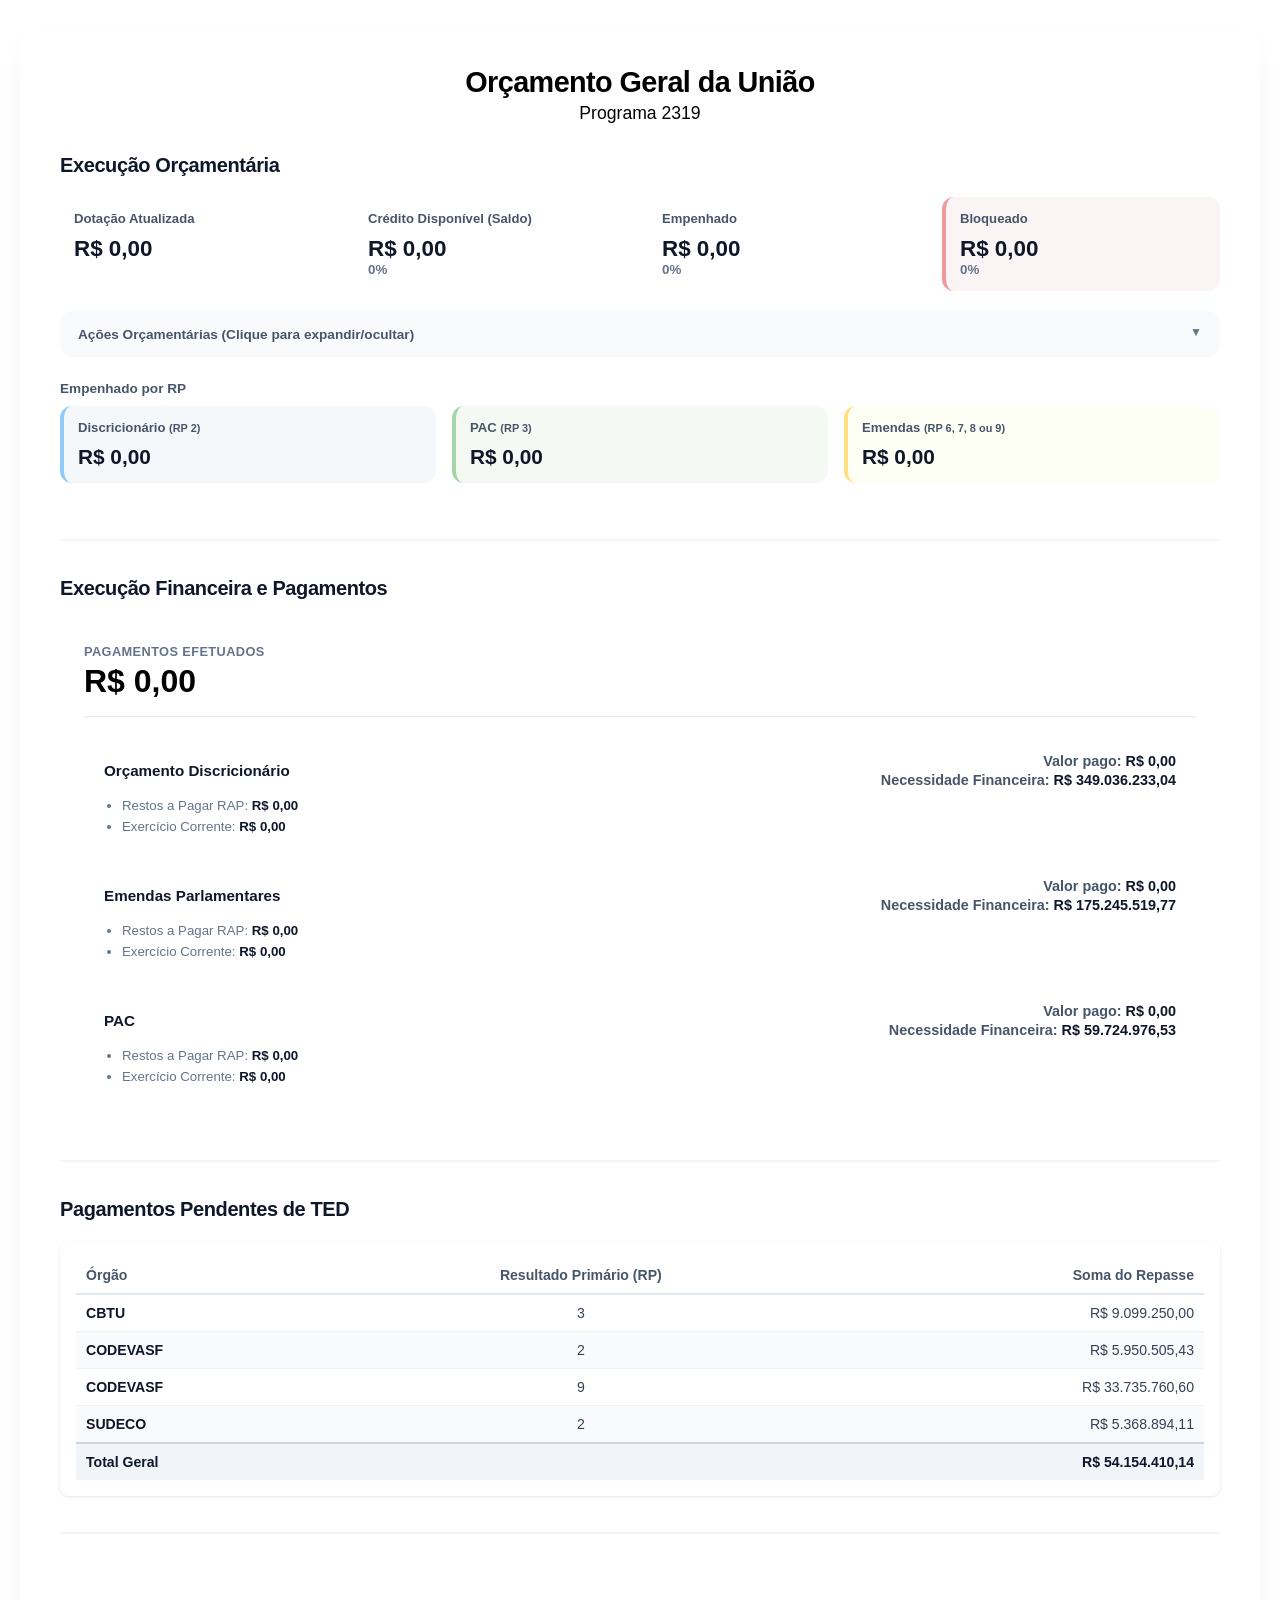
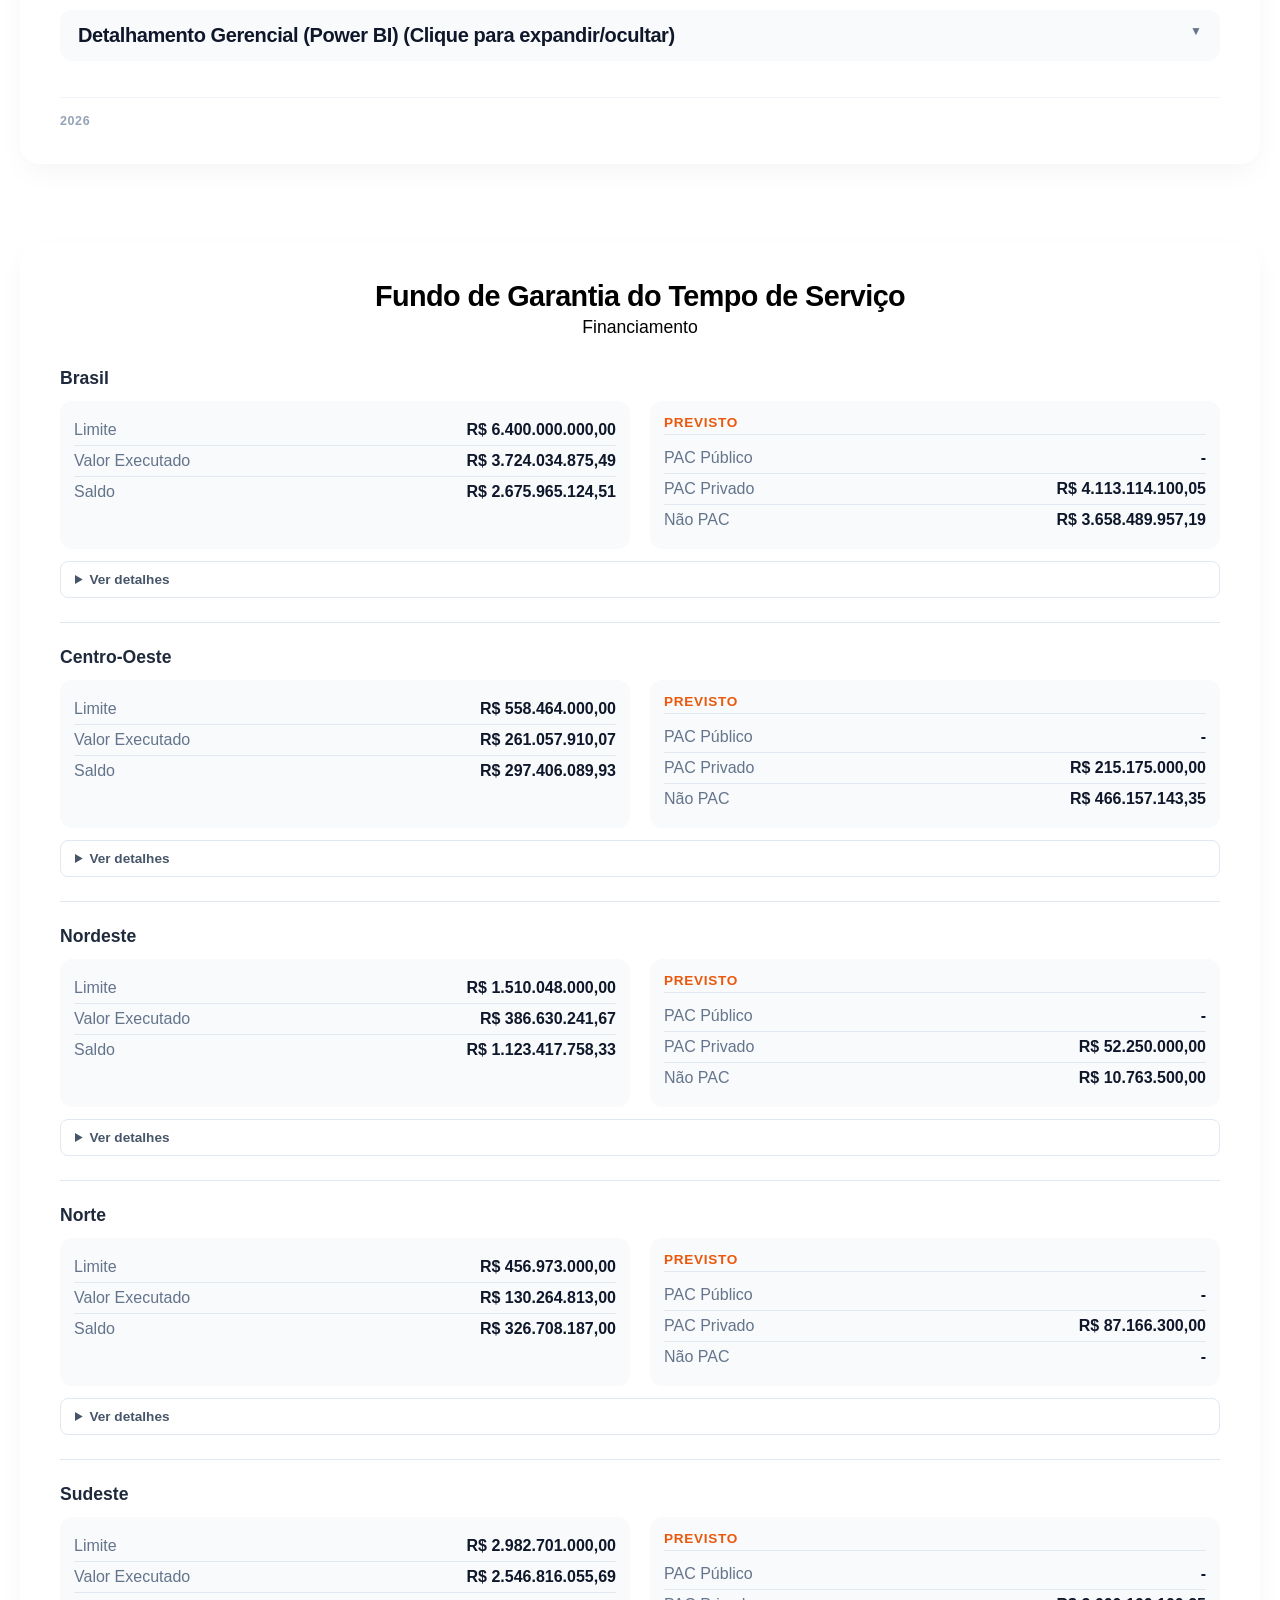
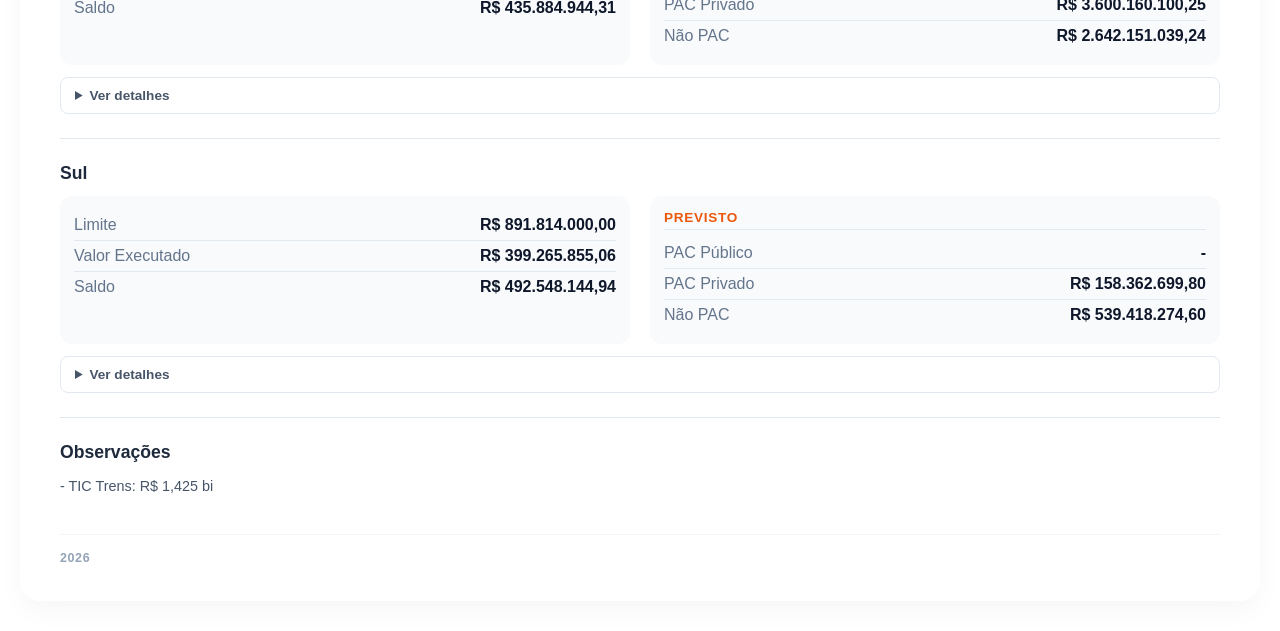
==== commit 5a5dad93: "ajuste do código geral" ====
--- a/index.html
+++ b/index.html
@@ -9,7 +9,7 @@
 <body>
   <div class="presentation-wrapper">
     
-    <!-- DASHBOARD ÚNICO -->
+    <!-- DASHBOARD ÚNICO DO OGU -->
     <div class="slide-card">
       
       <!-- Cabeçalho Principal Centralizado -->
@@ -193,7 +193,7 @@
 
       <div class="divider-section"></div>
 
-      <!-- SEÇÃO DE DETALHAMENTO COM POWER BI (MENU SUSPENSO) -->
+      <!-- SEÇÃO DE DETALHAMENTO COM POWER BI -->
       <section class="dashboard-section" style="margin-top: 40px;">
         <details class="actions-dropdown-container">
           <summary class="actions-dropdown-summary">
@@ -217,6 +217,10 @@
         <span>2026</span>
       </footer>
     </div>
+    <!-- FIM DO DASHBOARD OGU -->
+
+    <!-- INICIO_FGTS -->
+
     <!-- ESTILOS EXCLUSIVOS DO FGTS -->
     <style>
         .submenu { background: #ffffff; padding: 10px 14px; border-radius: 8px; border: 1px solid #e2e8f0; cursor: pointer; font-size: 0.85rem; margin-top: 10px; }
@@ -228,7 +232,7 @@
     </style>
 
     <!-- NOVO SLIDE-CARD UNIFICADO PARA O FGTS (Abaixo de tudo) -->
-    <div class="slide-card" style="margin-top: 40px;">
+    <div class="slide-card" style="margin-top: 40px;" id="bloco-fgts-dinamico">
         
         <!-- Cabeçalho Principal Centralizado -->
         <header class="dashboard-header">
@@ -242,7 +246,7 @@
                 <h3 class="actions-title" style="font-size: 1.1rem; margin-bottom: 12px; color: #1e293b;">Brasil</h3>
                 
                 <div class="cards-row" style="grid-template-columns: 1fr 1fr; gap: 20px; margin-bottom: 12px;">
-                    <!-- Coluna Principal (Limite, Executado, Saldo) -->
+                    <!-- Coluna Principal -->
                     <div class="info-card" style="background: #f8fafc; text-align: left;">
                         <table style="width: 100%; border-collapse: collapse;">
                             <tr><td style="padding: 6px 0; border-bottom: 1px solid #e2e8f0; color: #64748b; font-weight: 500;">Limite</td><td style="padding: 6px 0; border-bottom: 1px solid #e2e8f0; text-align: right; font-weight: 600; color: #0f172a;">R$ 6.400.000.000,00</td></tr>
@@ -256,20 +260,20 @@
                         <h4 style="margin-top: 0; color: #ea580c; font-size: 0.85rem; font-weight: 600; text-transform: uppercase; letter-spacing: 0.05em; margin-bottom: 8px; border-bottom: 1px solid #e2e8f0; padding-bottom: 4px;">Previsto</h4>
                         <table style="width: 100%; border-collapse: collapse;">
                             <tr><td style="padding: 6px 0; border-bottom: 1px solid #e2e8f0; color: #64748b; font-weight: 500;">PAC Público</td><td style="padding: 6px 0; border-bottom: 1px solid #e2e8f0; text-align: right; font-weight: 600; color: #0f172a;">-</td></tr>
-                            <tr><td style="padding: 6px 0; border-bottom: 1px solid #e2e8f0; color: #64748b; font-weight: 500;">PAC Privado</td><td style="padding: 6px 0; border-bottom: 1px solid #e2e8f0; text-align: right; font-weight: 600; color: #0f172a;">R$ 5.478.049.289,60</td></tr>
+                            <tr><td style="padding: 6px 0; border-bottom: 1px solid #e2e8f0; color: #64748b; font-weight: 500;">PAC Privado</td><td style="padding: 6px 0; border-bottom: 1px solid #e2e8f0; text-align: right; font-weight: 600; color: #0f172a;">R$ 4.113.114.100,05</td></tr>
                             <tr><td style="padding: 6px 0; border-bottom: none; color: #64748b; font-weight: 500;">Não PAC</td><td style="padding: 6px 0; border-bottom: none; text-align: right; font-weight: 600; color: #0f172a;">R$ 3.658.489.957,19</td></tr>
                         </table>
                     </div>
                 </div>
 
-                <details class="submenu"><summary>Ver detalhes</summary><ul><li><span class="sub-label">A CONTRATAR AVANÇAR:</span> <span class="sub-value">R$ 2.948.936.226,66</span></li><li><span class="sub-label">A CONTRATAR GM PRIVADO:</span> <span class="sub-value">R$ 2.789.935.189,55</span></li><li><span class="sub-label">A CONTRATAR REFROTA PRIVADO:</span> <span class="sub-value">R$ 1.155.000.210,50</span></li><li><span class="sub-label">CONTRATADO AVANÇAR:</span> <span class="sub-value">R$ 490.558.442,61</span></li><li><span class="sub-label">CONTRATADO GM PÚBLICO:</span> <span class="sub-value">R$ 442.247.871,66</span></li><li><span class="sub-label">CONTRATADO REFROTA PRIVADO:</span> <span class="sub-value">R$ 2.553.316.561,22</span></li><li><span class="sub-label">CONTRATADO REFROTA PÚBLICO:</span> <span class="sub-value">R$ 237.912.000,00</span></li><li><span class="sub-label">SELEÇÃO A PUBLICAR AVANÇAR:</span> <span class="sub-value">R$ 709.553.730,53</span></li><li><span class="sub-label">SELEÇÃO A PUBLICAR GM PRIVADO:</span> <span class="sub-value">R$ 1.364.935.189,55</span></li><li><span class="sub-label">SELEÇÃO A PUBLICAR REFROTA PRIVADO:</span> <span class="sub-value">R$ 168.178.700,00</span></li></ul></details>
+                <details class="submenu"><summary>Ver detalhes</summary><ul><li><span class="sub-label">A CONTRATAR AVANÇAR:</span> <span class="sub-value">R$ 2.948.936.226,66</span></li><li><span class="sub-label">A CONTRATAR GM PRIVADO:</span> <span class="sub-value">R$ 2.789.935.189,55</span></li><li><span class="sub-label">A CONTRATAR REFROTA PRIVADO:</span> <span class="sub-value">R$ 1.155.000.210,50</span></li><li><span class="sub-label">SELEÇÃO A PUBLICAR AVANÇAR:</span> <span class="sub-value">R$ 709.553.730,53</span></li><li><span class="sub-label">SELEÇÃO A PUBLICAR REFROTA PRIVADO:</span> <span class="sub-value">R$ 168.178.700,00</span></li><li><span class="sub-label">CONTRATADO AVANÇAR:</span> <span class="sub-value">R$ 490.558.442,61</span></li><li><span class="sub-label">CONTRATADO REFROTA PRIVADO:</span> <span class="sub-value">R$ 2.553.316.561,22</span></li><li><span class="sub-label">CONTRATADO REFROTA PÚBLICO:</span> <span class="sub-value">R$ 237.912.000,00</span></li><li><span class="sub-label">CONTRATADO GM PÚBLICO:</span> <span class="sub-value">R$ 442.247.871,66</span></li></ul></details>
             </div>
     
             <div style="margin-bottom: 24px; padding-bottom: 24px; border-bottom: 1px solid #e2e8f0;">
                 <h3 class="actions-title" style="font-size: 1.1rem; margin-bottom: 12px; color: #1e293b;">Centro-Oeste</h3>
                 
                 <div class="cards-row" style="grid-template-columns: 1fr 1fr; gap: 20px; margin-bottom: 12px;">
-                    <!-- Coluna Principal (Limite, Executado, Saldo) -->
+                    <!-- Coluna Principal -->
                     <div class="info-card" style="background: #f8fafc; text-align: left;">
                         <table style="width: 100%; border-collapse: collapse;">
                             <tr><td style="padding: 6px 0; border-bottom: 1px solid #e2e8f0; color: #64748b; font-weight: 500;">Limite</td><td style="padding: 6px 0; border-bottom: 1px solid #e2e8f0; text-align: right; font-weight: 600; color: #0f172a;">R$ 558.464.000,00</td></tr>
@@ -289,14 +293,14 @@
                     </div>
                 </div>
 
-                <details class="submenu"><summary>Ver detalhes</summary><ul><li><span class="sub-label">A CONTRATAR AVANÇAR:</span> <span class="sub-value">R$ 18.807.909,96</span></li><li><span class="sub-label">A CONTRATAR GM PRIVADO:</span> <span class="sub-value"> R$                                                      -  </span></li><li><span class="sub-label">A CONTRATAR REFROTA PRIVADO:</span> <span class="sub-value">R$ 61.750.000,00</span></li><li><span class="sub-label">CONTRATADO AVANÇAR:</span> <span class="sub-value">R$ 136.099.957,27</span></li><li><span class="sub-label">CONTRATADO GM PÚBLICO:</span> <span class="sub-value">R$ -   </span></li><li><span class="sub-label">CONTRATADO REFROTA PRIVADO:</span> <span class="sub-value">R$ 124.957.952,80</span></li><li><span class="sub-label">CONTRATADO REFROTA PÚBLICO:</span> <span class="sub-value">R$ -   </span></li><li><span class="sub-label">SELEÇÃO A PUBLICAR AVANÇAR:</span> <span class="sub-value">R$ 447.349.233,39</span></li><li><span class="sub-label">SELEÇÃO A PUBLICAR REFROTA PRIVADO:</span> <span class="sub-value">R$ 153.425.000,00</span></li></ul></details>
+                <details class="submenu"><summary>Ver detalhes</summary><ul><li><span class="sub-label">A CONTRATAR AVANÇAR:</span> <span class="sub-value">R$ 18.807.909,96</span></li><li><span class="sub-label">A CONTRATAR GM PRIVADO:</span> <span class="sub-value"> R$                                                      -  </span></li><li><span class="sub-label">A CONTRATAR REFROTA PRIVADO:</span> <span class="sub-value">R$ 61.750.000,00</span></li><li><span class="sub-label">SELEÇÃO A PUBLICAR AVANÇAR:</span> <span class="sub-value">R$ 447.349.233,39</span></li><li><span class="sub-label">SELEÇÃO A PUBLICAR REFROTA PRIVADO:</span> <span class="sub-value">R$ 153.425.000,00</span></li><li><span class="sub-label">CONTRATADO AVANÇAR:</span> <span class="sub-value">R$ 136.099.957,27</span></li><li><span class="sub-label">CONTRATADO REFROTA PRIVADO:</span> <span class="sub-value">R$ 124.957.952,80</span></li><li><span class="sub-label">CONTRATADO REFROTA PÚBLICO:</span> <span class="sub-value">R$ -   </span></li><li><span class="sub-label">CONTRATADO GM PÚBLICO:</span> <span class="sub-value">R$ -   </span></li></ul></details>
             </div>
     
             <div style="margin-bottom: 24px; padding-bottom: 24px; border-bottom: 1px solid #e2e8f0;">
                 <h3 class="actions-title" style="font-size: 1.1rem; margin-bottom: 12px; color: #1e293b;">Nordeste</h3>
                 
                 <div class="cards-row" style="grid-template-columns: 1fr 1fr; gap: 20px; margin-bottom: 12px;">
-                    <!-- Coluna Principal (Limite, Executado, Saldo) -->
+                    <!-- Coluna Principal -->
                     <div class="info-card" style="background: #f8fafc; text-align: left;">
                         <table style="width: 100%; border-collapse: collapse;">
                             <tr><td style="padding: 6px 0; border-bottom: 1px solid #e2e8f0; color: #64748b; font-weight: 500;">Limite</td><td style="padding: 6px 0; border-bottom: 1px solid #e2e8f0; text-align: right; font-weight: 600; color: #0f172a;">R$ 1.510.048.000,00</td></tr>
@@ -316,14 +320,14 @@
                     </div>
                 </div>
 
-                <details class="submenu"><summary>Ver detalhes</summary><ul><li><span class="sub-label">A CONTRATAR AVANÇAR:</span> <span class="sub-value">R$ 10.763.500,00</span></li><li><span class="sub-label">A CONTRATAR GM PRIVADO:</span> <span class="sub-value"> R$                                                      -  </span></li><li><span class="sub-label">A CONTRATAR REFROTA PRIVADO:</span> <span class="sub-value">R$ 52.250.000,00</span></li><li><span class="sub-label">CONTRATADO AVANÇAR:</span> <span class="sub-value"> R$ -   </span></li><li><span class="sub-label">CONTRATADO GM PÚBLICO:</span> <span class="sub-value">R$ 30.587.544,36</span></li><li><span class="sub-label">CONTRATADO REFROTA PRIVADO:</span> <span class="sub-value">R$ 261.042.697,31</span></li><li><span class="sub-label">CONTRATADO REFROTA PÚBLICO:</span> <span class="sub-value">R$ 95.000.000,00</span></li><li><span class="sub-label">SELEÇÃO A PUBLICAR AVANÇAR:</span> <span class="sub-value"> R$                                                                -  </span></li><li><span class="sub-label">SELEÇÃO A PUBLICAR REFROTA PRIVADO:</span> <span class="sub-value"> R$                                                                                       -  </span></li></ul></details>
+                <details class="submenu"><summary>Ver detalhes</summary><ul><li><span class="sub-label">A CONTRATAR AVANÇAR:</span> <span class="sub-value">R$ 10.763.500,00</span></li><li><span class="sub-label">A CONTRATAR GM PRIVADO:</span> <span class="sub-value"> R$                                                      -  </span></li><li><span class="sub-label">A CONTRATAR REFROTA PRIVADO:</span> <span class="sub-value">R$ 52.250.000,00</span></li><li><span class="sub-label">SELEÇÃO A PUBLICAR AVANÇAR:</span> <span class="sub-value"> R$                                                                -  </span></li><li><span class="sub-label">SELEÇÃO A PUBLICAR REFROTA PRIVADO:</span> <span class="sub-value"> R$                                                                                       -  </span></li><li><span class="sub-label">CONTRATADO AVANÇAR:</span> <span class="sub-value"> R$ -   </span></li><li><span class="sub-label">CONTRATADO REFROTA PRIVADO:</span> <span class="sub-value">R$ 261.042.697,31</span></li><li><span class="sub-label">CONTRATADO REFROTA PÚBLICO:</span> <span class="sub-value">R$ 95.000.000,00</span></li><li><span class="sub-label">CONTRATADO GM PÚBLICO:</span> <span class="sub-value">R$ 30.587.544,36</span></li></ul></details>
             </div>
     
             <div style="margin-bottom: 24px; padding-bottom: 24px; border-bottom: 1px solid #e2e8f0;">
                 <h3 class="actions-title" style="font-size: 1.1rem; margin-bottom: 12px; color: #1e293b;">Norte</h3>
                 
                 <div class="cards-row" style="grid-template-columns: 1fr 1fr; gap: 20px; margin-bottom: 12px;">
-                    <!-- Coluna Principal (Limite, Executado, Saldo) -->
+                    <!-- Coluna Principal -->
                     <div class="info-card" style="background: #f8fafc; text-align: left;">
                         <table style="width: 100%; border-collapse: collapse;">
                             <tr><td style="padding: 6px 0; border-bottom: 1px solid #e2e8f0; color: #64748b; font-weight: 500;">Limite</td><td style="padding: 6px 0; border-bottom: 1px solid #e2e8f0; text-align: right; font-weight: 600; color: #0f172a;">R$ 456.973.000,00</td></tr>
@@ -343,14 +347,14 @@
                     </div>
                 </div>
 
-                <details class="submenu"><summary>Ver detalhes</summary><ul><li><span class="sub-label">A CONTRATAR AVANÇAR:</span> <span class="sub-value"> R$                                                               -  </span></li><li><span class="sub-label">A CONTRATAR GM PRIVADO:</span> <span class="sub-value"> R$                                                      -  </span></li><li><span class="sub-label">A CONTRATAR REFROTA PRIVADO:</span> <span class="sub-value">R$ 87.166.300,00</span></li><li><span class="sub-label">CONTRATADO AVANÇAR:</span> <span class="sub-value"> R$ -   </span></li><li><span class="sub-label">CONTRATADO GM PÚBLICO:</span> <span class="sub-value"> R$ -   </span></li><li><span class="sub-label">CONTRATADO REFROTA PRIVADO:</span> <span class="sub-value">R$ 63.264.813,00</span></li><li><span class="sub-label">CONTRATADO REFROTA PÚBLICO:</span> <span class="sub-value">R$ 67.000.000,00</span></li><li><span class="sub-label">SELEÇÃO A PUBLICAR AVANÇAR:</span> <span class="sub-value"> R$                                                                -  </span></li><li><span class="sub-label">SELEÇÃO A PUBLICAR REFROTA PRIVADO:</span> <span class="sub-value"> R$                                                                                       -  </span></li></ul></details>
+                <details class="submenu"><summary>Ver detalhes</summary><ul><li><span class="sub-label">A CONTRATAR AVANÇAR:</span> <span class="sub-value"> R$                                                               -  </span></li><li><span class="sub-label">A CONTRATAR GM PRIVADO:</span> <span class="sub-value"> R$                                                      -  </span></li><li><span class="sub-label">A CONTRATAR REFROTA PRIVADO:</span> <span class="sub-value">R$ 87.166.300,00</span></li><li><span class="sub-label">SELEÇÃO A PUBLICAR AVANÇAR:</span> <span class="sub-value"> R$                                                                -  </span></li><li><span class="sub-label">SELEÇÃO A PUBLICAR REFROTA PRIVADO:</span> <span class="sub-value"> R$                                                                                       -  </span></li><li><span class="sub-label">CONTRATADO AVANÇAR:</span> <span class="sub-value"> R$ -   </span></li><li><span class="sub-label">CONTRATADO REFROTA PRIVADO:</span> <span class="sub-value">R$ 63.264.813,00</span></li><li><span class="sub-label">CONTRATADO REFROTA PÚBLICO:</span> <span class="sub-value">R$ 67.000.000,00</span></li><li><span class="sub-label">CONTRATADO GM PÚBLICO:</span> <span class="sub-value"> R$ -   </span></li></ul></details>
             </div>
     
             <div style="margin-bottom: 24px; padding-bottom: 24px; border-bottom: 1px solid #e2e8f0;">
                 <h3 class="actions-title" style="font-size: 1.1rem; margin-bottom: 12px; color: #1e293b;">Sudeste</h3>
                 
                 <div class="cards-row" style="grid-template-columns: 1fr 1fr; gap: 20px; margin-bottom: 12px;">
-                    <!-- Coluna Principal (Limite, Executado, Saldo) -->
+                    <!-- Coluna Principal -->
                     <div class="info-card" style="background: #f8fafc; text-align: left;">
                         <table style="width: 100%; border-collapse: collapse;">
                             <tr><td style="padding: 6px 0; border-bottom: 1px solid #e2e8f0; color: #64748b; font-weight: 500;">Limite</td><td style="padding: 6px 0; border-bottom: 1px solid #e2e8f0; text-align: right; font-weight: 600; color: #0f172a;">R$ 2.982.701.000,00</td></tr>
@@ -364,20 +368,20 @@
                         <h4 style="margin-top: 0; color: #ea580c; font-size: 0.85rem; font-weight: 600; text-transform: uppercase; letter-spacing: 0.05em; margin-bottom: 8px; border-bottom: 1px solid #e2e8f0; padding-bottom: 4px;">Previsto</h4>
                         <table style="width: 100%; border-collapse: collapse;">
                             <tr><td style="padding: 6px 0; border-bottom: 1px solid #e2e8f0; color: #64748b; font-weight: 500;">PAC Público</td><td style="padding: 6px 0; border-bottom: 1px solid #e2e8f0; text-align: right; font-weight: 600; color: #0f172a;">-</td></tr>
-                            <tr><td style="padding: 6px 0; border-bottom: 1px solid #e2e8f0; color: #64748b; font-weight: 500;">PAC Privado</td><td style="padding: 6px 0; border-bottom: 1px solid #e2e8f0; text-align: right; font-weight: 600; color: #0f172a;">R$ 4.965.095.289,80</td></tr>
+                            <tr><td style="padding: 6px 0; border-bottom: 1px solid #e2e8f0; color: #64748b; font-weight: 500;">PAC Privado</td><td style="padding: 6px 0; border-bottom: 1px solid #e2e8f0; text-align: right; font-weight: 600; color: #0f172a;">R$ 3.600.160.100,25</td></tr>
                             <tr><td style="padding: 6px 0; border-bottom: none; color: #64748b; font-weight: 500;">Não PAC</td><td style="padding: 6px 0; border-bottom: none; text-align: right; font-weight: 600; color: #0f172a;">R$ 2.642.151.039,24</td></tr>
                         </table>
                     </div>
                 </div>
 
-                <details class="submenu"><summary>Ver detalhes</summary><ul><li><span class="sub-label">A CONTRATAR AVANÇAR:</span> <span class="sub-value">R$ 2.607.387.176,66</span></li><li><span class="sub-label">A CONTRATAR GM PRIVADO:</span> <span class="sub-value">R$ 2.789.935.189,55</span></li><li><span class="sub-label">A CONTRATAR REFROTA PRIVADO:</span> <span class="sub-value">R$ 810.224.910,70</span></li><li><span class="sub-label">CONTRATADO AVANÇAR:</span> <span class="sub-value">R$ 283.500.000,00</span></li><li><span class="sub-label">CONTRATADO GM PÚBLICO:</span> <span class="sub-value">R$ 411.660.327,30</span></li><li><span class="sub-label">CONTRATADO REFROTA PRIVADO:</span> <span class="sub-value">R$ 1.791.343.728,39</span></li><li><span class="sub-label">CONTRATADO REFROTA PÚBLICO:</span> <span class="sub-value">R$ 60.312.000,00</span></li><li><span class="sub-label">SELEÇÃO A PUBLICAR AVANÇAR:</span> <span class="sub-value">R$ 34.763.862,58</span></li><li><span class="sub-label">SELEÇÃO A PUBLICAR GM PRIVADO:</span> <span class="sub-value">R$ 1.364.935.189,55</span></li><li><span class="sub-label">SELEÇÃO A PUBLICAR REFROTA PRIVADO:</span> <span class="sub-value"> R$                                                                                       -  </span></li></ul></details>
+                <details class="submenu"><summary>Ver detalhes</summary><ul><li><span class="sub-label">A CONTRATAR AVANÇAR:</span> <span class="sub-value">R$ 2.607.387.176,66</span></li><li><span class="sub-label">A CONTRATAR GM PRIVADO:</span> <span class="sub-value">R$ 2.789.935.189,55</span></li><li><span class="sub-label">A CONTRATAR REFROTA PRIVADO:</span> <span class="sub-value">R$ 810.224.910,70</span></li><li><span class="sub-label">SELEÇÃO A PUBLICAR AVANÇAR:</span> <span class="sub-value">R$ 34.763.862,58</span></li><li><span class="sub-label">SELEÇÃO A PUBLICAR REFROTA PRIVADO:</span> <span class="sub-value"> R$                                                                                       -  </span></li><li><span class="sub-label">CONTRATADO AVANÇAR:</span> <span class="sub-value">R$ 283.500.000,00</span></li><li><span class="sub-label">CONTRATADO REFROTA PRIVADO:</span> <span class="sub-value">R$ 1.791.343.728,39</span></li><li><span class="sub-label">CONTRATADO REFROTA PÚBLICO:</span> <span class="sub-value">R$ 60.312.000,00</span></li><li><span class="sub-label">CONTRATADO GM PÚBLICO:</span> <span class="sub-value">R$ 411.660.327,30</span></li></ul></details>
             </div>
     
             <div style="margin-bottom: 24px; padding-bottom: 24px; border-bottom: 1px solid #e2e8f0;">
                 <h3 class="actions-title" style="font-size: 1.1rem; margin-bottom: 12px; color: #1e293b;">Sul</h3>
                 
                 <div class="cards-row" style="grid-template-columns: 1fr 1fr; gap: 20px; margin-bottom: 12px;">
-                    <!-- Coluna Principal (Limite, Executado, Saldo) -->
+                    <!-- Coluna Principal -->
                     <div class="info-card" style="background: #f8fafc; text-align: left;">
                         <table style="width: 100%; border-collapse: collapse;">
                             <tr><td style="padding: 6px 0; border-bottom: 1px solid #e2e8f0; color: #64748b; font-weight: 500;">Limite</td><td style="padding: 6px 0; border-bottom: 1px solid #e2e8f0; text-align: right; font-weight: 600; color: #0f172a;">R$ 891.814.000,00</td></tr>
@@ -397,14 +401,14 @@
                     </div>
                 </div>
 
-                <details class="submenu"><summary>Ver detalhes</summary><ul><li><span class="sub-label">A CONTRATAR AVANÇAR:</span> <span class="sub-value">R$ 311.977.640,04</span></li><li><span class="sub-label">A CONTRATAR GM PRIVADO:</span> <span class="sub-value"> R$                                                      -  </span></li><li><span class="sub-label">A CONTRATAR REFROTA PRIVADO:</span> <span class="sub-value">R$ 143.608.999,80</span></li><li><span class="sub-label">CONTRATADO AVANÇAR:</span> <span class="sub-value">R$ 70.958.485,34</span></li><li><span class="sub-label">CONTRATADO GM PÚBLICO:</span> <span class="sub-value"> R$ -   </span></li><li><span class="sub-label">CONTRATADO REFROTA PRIVADO:</span> <span class="sub-value">R$ 312.707.369,72</span></li><li><span class="sub-label">CONTRATADO REFROTA PÚBLICO:</span> <span class="sub-value">R$ 15.600.000,00</span></li><li><span class="sub-label">SELEÇÃO A PUBLICAR AVANÇAR:</span> <span class="sub-value">R$ 227.440.634,56</span></li><li><span class="sub-label">SELEÇÃO A PUBLICAR REFROTA PRIVADO:</span> <span class="sub-value">R$ 14.753.700,00</span></li></ul></details>
-            </div>
-    
-            <div>
-                <h3 class="actions-title" style="font-size: 1.1rem; margin-bottom: 12px; color: #1e293b;">Observações</h3>
-                <p style="font-size: 0.9rem; color: #475569; white-space: pre-line; line-height: 1.6; margin: 0;">- TIC Trens: R$ 1,425 bi</p>
-            </div>
-    
+                <details class="submenu"><summary>Ver detalhes</summary><ul><li><span class="sub-label">A CONTRATAR AVANÇAR:</span> <span class="sub-value">R$ 311.977.640,04</span></li><li><span class="sub-label">A CONTRATAR GM PRIVADO:</span> <span class="sub-value"> R$                                                      -  </span></li><li><span class="sub-label">A CONTRATAR REFROTA PRIVADO:</span> <span class="sub-value">R$ 143.608.999,80</span></li><li><span class="sub-label">SELEÇÃO A PUBLICAR AVANÇAR:</span> <span class="sub-value">R$ 227.440.634,56</span></li><li><span class="sub-label">SELEÇÃO A PUBLICAR REFROTA PRIVADO:</span> <span class="sub-value">R$ 14.753.700,00</span></li><li><span class="sub-label">CONTRATADO AVANÇAR:</span> <span class="sub-value">R$ 70.958.485,34</span></li><li><span class="sub-label">CONTRATADO REFROTA PRIVADO:</span> <span class="sub-value">R$ 312.707.369,72</span></li><li><span class="sub-label">CONTRATADO REFROTA PÚBLICO:</span> <span class="sub-value">R$ 15.600.000,00</span></li><li><span class="sub-label">CONTRATADO GM PÚBLICO:</span> <span class="sub-value"> R$ -   </span></li></ul></details>
+            </div>
+    
+                <div>
+                    <h3 class="actions-title" style="font-size: 1.1rem; margin-bottom: 12px; color: #1e293b;">Observações</h3>
+                    <p style="font-size: 0.9rem; color: #475569; white-space: pre-line; line-height: 1.6; margin: 0;">- TIC Trens: R$ 1,425 bi</p>
+                </div>
+        
         </section>
         
         <footer class="slide-footer">
@@ -412,401 +416,10 @@
         </footer>
     </div>
 
-  </div>
-
-    <!-- ESTILOS EXCLUSIVOS DO FGTS -->
-    <style>
-        .submenu { background: #ffffff; padding: 10px 14px; border-radius: 8px; border: 1px solid #e2e8f0; cursor: pointer; font-size: 0.85rem; margin-top: 10px; }
-        .submenu summary { font-weight: 600; color: #475569; outline: none; }
-        .submenu ul { list-style: none; padding: 8px 0 0 0; margin: 0; }
-        .submenu li { padding: 5px 0; border-bottom: 1px solid #f1f5f9; display: flex; justify-content: space-between; color: #475569; }
-        .sub-label { font-weight: 500; }
-        .sub-value { font-weight: 600; color: #1e293b; }
-    </style>
-
-    <!-- NOVO SLIDE-CARD UNIFICADO PARA O FGTS (Abaixo de tudo) -->
-    <div class="slide-card" style="margin-top: 40px;">
-        
-        <!-- Cabeçalho Principal Centralizado -->
-        <header class="dashboard-header">
-            <h1>Fundo de Garantia do Tempo de Serviço</h1>
-            <h3>Financiamento</h3>
-        </header>
-
-        <section class="dashboard-section">
-
-            <div style="margin-bottom: 24px; padding-bottom: 24px; border-bottom: 1px solid #e2e8f0;">
-                <h3 class="actions-title" style="font-size: 1.1rem; margin-bottom: 12px; color: #1e293b;">Brasil</h3>
-                
-                <div class="cards-row" style="grid-template-columns: 1fr 1fr; gap: 20px; margin-bottom: 12px;">
-                    <!-- Coluna Principal (Limite, Executado, Saldo) -->
-                    <div class="info-card" style="background: #f8fafc; text-align: left;">
-                        <table style="width: 100%; border-collapse: collapse;">
-                            <tr><td style="padding: 6px 0; border-bottom: 1px solid #e2e8f0; color: #64748b; font-weight: 500;">Limite</td><td style="padding: 6px 0; border-bottom: 1px solid #e2e8f0; text-align: right; font-weight: 600; color: #0f172a;">R$ 6.400.000.000,00</td></tr>
-                            <tr><td style="padding: 6px 0; border-bottom: 1px solid #e2e8f0; color: #64748b; font-weight: 500;">Valor Executado</td><td style="padding: 6px 0; border-bottom: 1px solid #e2e8f0; text-align: right; font-weight: 600; color: #0f172a;">R$ 3.724.034.875,49</td></tr>
-                            <tr><td style="padding: 6px 0; border-bottom: none; color: #64748b; font-weight: 500;">Saldo</td><td style="padding: 6px 0; border-bottom: none; text-align: right; font-weight: 600; color: #0f172a;">R$ 2.675.965.124,51</td></tr>
-                        </table>
-                    </div>
-                    
-                    <!-- Coluna Previsto -->
-                    <div class="info-card" style="background: #f8fafc; text-align: left;">
-                        <h4 style="margin-top: 0; color: #ea580c; font-size: 0.85rem; font-weight: 600; text-transform: uppercase; letter-spacing: 0.05em; margin-bottom: 8px; border-bottom: 1px solid #e2e8f0; padding-bottom: 4px;">Previsto</h4>
-                        <table style="width: 100%; border-collapse: collapse;">
-                            <tr><td style="padding: 6px 0; border-bottom: 1px solid #e2e8f0; color: #64748b; font-weight: 500;">PAC Público</td><td style="padding: 6px 0; border-bottom: 1px solid #e2e8f0; text-align: right; font-weight: 600; color: #0f172a;">-</td></tr>
-                            <tr><td style="padding: 6px 0; border-bottom: 1px solid #e2e8f0; color: #64748b; font-weight: 500;">PAC Privado</td><td style="padding: 6px 0; border-bottom: 1px solid #e2e8f0; text-align: right; font-weight: 600; color: #0f172a;">R$ 5.478.049.289,60</td></tr>
-                            <tr><td style="padding: 6px 0; border-bottom: none; color: #64748b; font-weight: 500;">Não PAC</td><td style="padding: 6px 0; border-bottom: none; text-align: right; font-weight: 600; color: #0f172a;">R$ 3.658.489.957,19</td></tr>
-                        </table>
-                    </div>
-                </div>
-
-                <details class="submenu"><summary>Ver detalhes</summary><ul><li><span class="sub-label">A CONTRATAR AVANÇAR:</span> <span class="sub-value">R$ 2.948.936.226,66</span></li><li><span class="sub-label">A CONTRATAR GM PRIVADO:</span> <span class="sub-value">R$ 2.789.935.189,55</span></li><li><span class="sub-label">A CONTRATAR REFROTA PRIVADO:</span> <span class="sub-value">R$ 1.155.000.210,50</span></li><li><span class="sub-label">CONTRATADO AVANÇAR:</span> <span class="sub-value">R$ 490.558.442,61</span></li><li><span class="sub-label">CONTRATADO GM PÚBLICO:</span> <span class="sub-value">R$ 442.247.871,66</span></li><li><span class="sub-label">CONTRATADO REFROTA PRIVADO:</span> <span class="sub-value">R$ 2.553.316.561,22</span></li><li><span class="sub-label">CONTRATADO REFROTA PÚBLICO:</span> <span class="sub-value">R$ 237.912.000,00</span></li><li><span class="sub-label">SELEÇÃO A PUBLICAR AVANÇAR:</span> <span class="sub-value">R$ 709.553.730,53</span></li><li><span class="sub-label">SELEÇÃO A PUBLICAR GM PRIVADO:</span> <span class="sub-value">R$ 1.364.935.189,55</span></li><li><span class="sub-label">SELEÇÃO A PUBLICAR REFROTA PRIVADO:</span> <span class="sub-value">R$ 168.178.700,00</span></li></ul></details>
-            </div>
-    
-            <div style="margin-bottom: 24px; padding-bottom: 24px; border-bottom: 1px solid #e2e8f0;">
-                <h3 class="actions-title" style="font-size: 1.1rem; margin-bottom: 12px; color: #1e293b;">Centro-Oeste</h3>
-                
-                <div class="cards-row" style="grid-template-columns: 1fr 1fr; gap: 20px; margin-bottom: 12px;">
-                    <!-- Coluna Principal (Limite, Executado, Saldo) -->
-                    <div class="info-card" style="background: #f8fafc; text-align: left;">
-                        <table style="width: 100%; border-collapse: collapse;">
-                            <tr><td style="padding: 6px 0; border-bottom: 1px solid #e2e8f0; color: #64748b; font-weight: 500;">Limite</td><td style="padding: 6px 0; border-bottom: 1px solid #e2e8f0; text-align: right; font-weight: 600; color: #0f172a;">R$ 558.464.000,00</td></tr>
-                            <tr><td style="padding: 6px 0; border-bottom: 1px solid #e2e8f0; color: #64748b; font-weight: 500;">Valor Executado</td><td style="padding: 6px 0; border-bottom: 1px solid #e2e8f0; text-align: right; font-weight: 600; color: #0f172a;">R$ 261.057.910,07</td></tr>
-                            <tr><td style="padding: 6px 0; border-bottom: none; color: #64748b; font-weight: 500;">Saldo</td><td style="padding: 6px 0; border-bottom: none; text-align: right; font-weight: 600; color: #0f172a;">R$ 297.406.089,93</td></tr>
-                        </table>
-                    </div>
-                    
-                    <!-- Coluna Previsto -->
-                    <div class="info-card" style="background: #f8fafc; text-align: left;">
-                        <h4 style="margin-top: 0; color: #ea580c; font-size: 0.85rem; font-weight: 600; text-transform: uppercase; letter-spacing: 0.05em; margin-bottom: 8px; border-bottom: 1px solid #e2e8f0; padding-bottom: 4px;">Previsto</h4>
-                        <table style="width: 100%; border-collapse: collapse;">
-                            <tr><td style="padding: 6px 0; border-bottom: 1px solid #e2e8f0; color: #64748b; font-weight: 500;">PAC Público</td><td style="padding: 6px 0; border-bottom: 1px solid #e2e8f0; text-align: right; font-weight: 600; color: #0f172a;">-</td></tr>
-                            <tr><td style="padding: 6px 0; border-bottom: 1px solid #e2e8f0; color: #64748b; font-weight: 500;">PAC Privado</td><td style="padding: 6px 0; border-bottom: 1px solid #e2e8f0; text-align: right; font-weight: 600; color: #0f172a;">R$ 215.175.000,00</td></tr>
-                            <tr><td style="padding: 6px 0; border-bottom: none; color: #64748b; font-weight: 500;">Não PAC</td><td style="padding: 6px 0; border-bottom: none; text-align: right; font-weight: 600; color: #0f172a;">R$ 466.157.143,35</td></tr>
-                        </table>
-                    </div>
-                </div>
-
-                <details class="submenu"><summary>Ver detalhes</summary><ul><li><span class="sub-label">A CONTRATAR AVANÇAR:</span> <span class="sub-value">R$ 18.807.909,96</span></li><li><span class="sub-label">A CONTRATAR GM PRIVADO:</span> <span class="sub-value"> R$                                                      -  </span></li><li><span class="sub-label">A CONTRATAR REFROTA PRIVADO:</span> <span class="sub-value">R$ 61.750.000,00</span></li><li><span class="sub-label">CONTRATADO AVANÇAR:</span> <span class="sub-value">R$ 136.099.957,27</span></li><li><span class="sub-label">CONTRATADO GM PÚBLICO:</span> <span class="sub-value">R$ -   </span></li><li><span class="sub-label">CONTRATADO REFROTA PRIVADO:</span> <span class="sub-value">R$ 124.957.952,80</span></li><li><span class="sub-label">CONTRATADO REFROTA PÚBLICO:</span> <span class="sub-value">R$ -   </span></li><li><span class="sub-label">SELEÇÃO A PUBLICAR AVANÇAR:</span> <span class="sub-value">R$ 447.349.233,39</span></li><li><span class="sub-label">SELEÇÃO A PUBLICAR REFROTA PRIVADO:</span> <span class="sub-value">R$ 153.425.000,00</span></li></ul></details>
-            </div>
-    
-            <div style="margin-bottom: 24px; padding-bottom: 24px; border-bottom: 1px solid #e2e8f0;">
-                <h3 class="actions-title" style="font-size: 1.1rem; margin-bottom: 12px; color: #1e293b;">Nordeste</h3>
-                
-                <div class="cards-row" style="grid-template-columns: 1fr 1fr; gap: 20px; margin-bottom: 12px;">
-                    <!-- Coluna Principal (Limite, Executado, Saldo) -->
-                    <div class="info-card" style="background: #f8fafc; text-align: left;">
-                        <table style="width: 100%; border-collapse: collapse;">
-                            <tr><td style="padding: 6px 0; border-bottom: 1px solid #e2e8f0; color: #64748b; font-weight: 500;">Limite</td><td style="padding: 6px 0; border-bottom: 1px solid #e2e8f0; text-align: right; font-weight: 600; color: #0f172a;">R$ 1.510.048.000,00</td></tr>
-                            <tr><td style="padding: 6px 0; border-bottom: 1px solid #e2e8f0; color: #64748b; font-weight: 500;">Valor Executado</td><td style="padding: 6px 0; border-bottom: 1px solid #e2e8f0; text-align: right; font-weight: 600; color: #0f172a;">R$ 386.630.241,67</td></tr>
-                            <tr><td style="padding: 6px 0; border-bottom: none; color: #64748b; font-weight: 500;">Saldo</td><td style="padding: 6px 0; border-bottom: none; text-align: right; font-weight: 600; color: #0f172a;">R$ 1.123.417.758,33</td></tr>
-                        </table>
-                    </div>
-                    
-                    <!-- Coluna Previsto -->
-                    <div class="info-card" style="background: #f8fafc; text-align: left;">
-                        <h4 style="margin-top: 0; color: #ea580c; font-size: 0.85rem; font-weight: 600; text-transform: uppercase; letter-spacing: 0.05em; margin-bottom: 8px; border-bottom: 1px solid #e2e8f0; padding-bottom: 4px;">Previsto</h4>
-                        <table style="width: 100%; border-collapse: collapse;">
-                            <tr><td style="padding: 6px 0; border-bottom: 1px solid #e2e8f0; color: #64748b; font-weight: 500;">PAC Público</td><td style="padding: 6px 0; border-bottom: 1px solid #e2e8f0; text-align: right; font-weight: 600; color: #0f172a;">-</td></tr>
-                            <tr><td style="padding: 6px 0; border-bottom: 1px solid #e2e8f0; color: #64748b; font-weight: 500;">PAC Privado</td><td style="padding: 6px 0; border-bottom: 1px solid #e2e8f0; text-align: right; font-weight: 600; color: #0f172a;">R$ 52.250.000,00</td></tr>
-                            <tr><td style="padding: 6px 0; border-bottom: none; color: #64748b; font-weight: 500;">Não PAC</td><td style="padding: 6px 0; border-bottom: none; text-align: right; font-weight: 600; color: #0f172a;">R$ 10.763.500,00</td></tr>
-                        </table>
-                    </div>
-                </div>
-
-                <details class="submenu"><summary>Ver detalhes</summary><ul><li><span class="sub-label">A CONTRATAR AVANÇAR:</span> <span class="sub-value">R$ 10.763.500,00</span></li><li><span class="sub-label">A CONTRATAR GM PRIVADO:</span> <span class="sub-value"> R$                                                      -  </span></li><li><span class="sub-label">A CONTRATAR REFROTA PRIVADO:</span> <span class="sub-value">R$ 52.250.000,00</span></li><li><span class="sub-label">CONTRATADO AVANÇAR:</span> <span class="sub-value"> R$ -   </span></li><li><span class="sub-label">CONTRATADO GM PÚBLICO:</span> <span class="sub-value">R$ 30.587.544,36</span></li><li><span class="sub-label">CONTRATADO REFROTA PRIVADO:</span> <span class="sub-value">R$ 261.042.697,31</span></li><li><span class="sub-label">CONTRATADO REFROTA PÚBLICO:</span> <span class="sub-value">R$ 95.000.000,00</span></li><li><span class="sub-label">SELEÇÃO A PUBLICAR AVANÇAR:</span> <span class="sub-value"> R$                                                                -  </span></li><li><span class="sub-label">SELEÇÃO A PUBLICAR REFROTA PRIVADO:</span> <span class="sub-value"> R$                                                                                       -  </span></li></ul></details>
-            </div>
-    
-            <div style="margin-bottom: 24px; padding-bottom: 24px; border-bottom: 1px solid #e2e8f0;">
-                <h3 class="actions-title" style="font-size: 1.1rem; margin-bottom: 12px; color: #1e293b;">Norte</h3>
-                
-                <div class="cards-row" style="grid-template-columns: 1fr 1fr; gap: 20px; margin-bottom: 12px;">
-                    <!-- Coluna Principal (Limite, Executado, Saldo) -->
-                    <div class="info-card" style="background: #f8fafc; text-align: left;">
-                        <table style="width: 100%; border-collapse: collapse;">
-                            <tr><td style="padding: 6px 0; border-bottom: 1px solid #e2e8f0; color: #64748b; font-weight: 500;">Limite</td><td style="padding: 6px 0; border-bottom: 1px solid #e2e8f0; text-align: right; font-weight: 600; color: #0f172a;">R$ 456.973.000,00</td></tr>
-                            <tr><td style="padding: 6px 0; border-bottom: 1px solid #e2e8f0; color: #64748b; font-weight: 500;">Valor Executado</td><td style="padding: 6px 0; border-bottom: 1px solid #e2e8f0; text-align: right; font-weight: 600; color: #0f172a;">R$ 130.264.813,00</td></tr>
-                            <tr><td style="padding: 6px 0; border-bottom: none; color: #64748b; font-weight: 500;">Saldo</td><td style="padding: 6px 0; border-bottom: none; text-align: right; font-weight: 600; color: #0f172a;">R$ 326.708.187,00</td></tr>
-                        </table>
-                    </div>
-                    
-                    <!-- Coluna Previsto -->
-                    <div class="info-card" style="background: #f8fafc; text-align: left;">
-                        <h4 style="margin-top: 0; color: #ea580c; font-size: 0.85rem; font-weight: 600; text-transform: uppercase; letter-spacing: 0.05em; margin-bottom: 8px; border-bottom: 1px solid #e2e8f0; padding-bottom: 4px;">Previsto</h4>
-                        <table style="width: 100%; border-collapse: collapse;">
-                            <tr><td style="padding: 6px 0; border-bottom: 1px solid #e2e8f0; color: #64748b; font-weight: 500;">PAC Público</td><td style="padding: 6px 0; border-bottom: 1px solid #e2e8f0; text-align: right; font-weight: 600; color: #0f172a;">-</td></tr>
-                            <tr><td style="padding: 6px 0; border-bottom: 1px solid #e2e8f0; color: #64748b; font-weight: 500;">PAC Privado</td><td style="padding: 6px 0; border-bottom: 1px solid #e2e8f0; text-align: right; font-weight: 600; color: #0f172a;">R$ 87.166.300,00</td></tr>
-                            <tr><td style="padding: 6px 0; border-bottom: none; color: #64748b; font-weight: 500;">Não PAC</td><td style="padding: 6px 0; border-bottom: none; text-align: right; font-weight: 600; color: #0f172a;">-</td></tr>
-                        </table>
-                    </div>
-                </div>
-
-                <details class="submenu"><summary>Ver detalhes</summary><ul><li><span class="sub-label">A CONTRATAR AVANÇAR:</span> <span class="sub-value"> R$                                                               -  </span></li><li><span class="sub-label">A CONTRATAR GM PRIVADO:</span> <span class="sub-value"> R$                                                      -  </span></li><li><span class="sub-label">A CONTRATAR REFROTA PRIVADO:</span> <span class="sub-value">R$ 87.166.300,00</span></li><li><span class="sub-label">CONTRATADO AVANÇAR:</span> <span class="sub-value"> R$ -   </span></li><li><span class="sub-label">CONTRATADO GM PÚBLICO:</span> <span class="sub-value"> R$ -   </span></li><li><span class="sub-label">CONTRATADO REFROTA PRIVADO:</span> <span class="sub-value">R$ 63.264.813,00</span></li><li><span class="sub-label">CONTRATADO REFROTA PÚBLICO:</span> <span class="sub-value">R$ 67.000.000,00</span></li><li><span class="sub-label">SELEÇÃO A PUBLICAR AVANÇAR:</span> <span class="sub-value"> R$                                                                -  </span></li><li><span class="sub-label">SELEÇÃO A PUBLICAR REFROTA PRIVADO:</span> <span class="sub-value"> R$                                                                                       -  </span></li></ul></details>
-            </div>
-    
-            <div style="margin-bottom: 24px; padding-bottom: 24px; border-bottom: 1px solid #e2e8f0;">
-                <h3 class="actions-title" style="font-size: 1.1rem; margin-bottom: 12px; color: #1e293b;">Sudeste</h3>
-                
-                <div class="cards-row" style="grid-template-columns: 1fr 1fr; gap: 20px; margin-bottom: 12px;">
-                    <!-- Coluna Principal (Limite, Executado, Saldo) -->
-                    <div class="info-card" style="background: #f8fafc; text-align: left;">
-                        <table style="width: 100%; border-collapse: collapse;">
-                            <tr><td style="padding: 6px 0; border-bottom: 1px solid #e2e8f0; color: #64748b; font-weight: 500;">Limite</td><td style="padding: 6px 0; border-bottom: 1px solid #e2e8f0; text-align: right; font-weight: 600; color: #0f172a;">R$ 2.982.701.000,00</td></tr>
-                            <tr><td style="padding: 6px 0; border-bottom: 1px solid #e2e8f0; color: #64748b; font-weight: 500;">Valor Executado</td><td style="padding: 6px 0; border-bottom: 1px solid #e2e8f0; text-align: right; font-weight: 600; color: #0f172a;">R$ 2.546.816.055,69</td></tr>
-                            <tr><td style="padding: 6px 0; border-bottom: none; color: #64748b; font-weight: 500;">Saldo</td><td style="padding: 6px 0; border-bottom: none; text-align: right; font-weight: 600; color: #0f172a;">R$ 435.884.944,31</td></tr>
-                        </table>
-                    </div>
-                    
-                    <!-- Coluna Previsto -->
-                    <div class="info-card" style="background: #f8fafc; text-align: left;">
-                        <h4 style="margin-top: 0; color: #ea580c; font-size: 0.85rem; font-weight: 600; text-transform: uppercase; letter-spacing: 0.05em; margin-bottom: 8px; border-bottom: 1px solid #e2e8f0; padding-bottom: 4px;">Previsto</h4>
-                        <table style="width: 100%; border-collapse: collapse;">
-                            <tr><td style="padding: 6px 0; border-bottom: 1px solid #e2e8f0; color: #64748b; font-weight: 500;">PAC Público</td><td style="padding: 6px 0; border-bottom: 1px solid #e2e8f0; text-align: right; font-weight: 600; color: #0f172a;">-</td></tr>
-                            <tr><td style="padding: 6px 0; border-bottom: 1px solid #e2e8f0; color: #64748b; font-weight: 500;">PAC Privado</td><td style="padding: 6px 0; border-bottom: 1px solid #e2e8f0; text-align: right; font-weight: 600; color: #0f172a;">R$ 4.965.095.289,80</td></tr>
-                            <tr><td style="padding: 6px 0; border-bottom: none; color: #64748b; font-weight: 500;">Não PAC</td><td style="padding: 6px 0; border-bottom: none; text-align: right; font-weight: 600; color: #0f172a;">R$ 2.642.151.039,24</td></tr>
-                        </table>
-                    </div>
-                </div>
-
-                <details class="submenu"><summary>Ver detalhes</summary><ul><li><span class="sub-label">A CONTRATAR AVANÇAR:</span> <span class="sub-value">R$ 2.607.387.176,66</span></li><li><span class="sub-label">A CONTRATAR GM PRIVADO:</span> <span class="sub-value">R$ 2.789.935.189,55</span></li><li><span class="sub-label">A CONTRATAR REFROTA PRIVADO:</span> <span class="sub-value">R$ 810.224.910,70</span></li><li><span class="sub-label">CONTRATADO AVANÇAR:</span> <span class="sub-value">R$ 283.500.000,00</span></li><li><span class="sub-label">CONTRATADO GM PÚBLICO:</span> <span class="sub-value">R$ 411.660.327,30</span></li><li><span class="sub-label">CONTRATADO REFROTA PRIVADO:</span> <span class="sub-value">R$ 1.791.343.728,39</span></li><li><span class="sub-label">CONTRATADO REFROTA PÚBLICO:</span> <span class="sub-value">R$ 60.312.000,00</span></li><li><span class="sub-label">SELEÇÃO A PUBLICAR AVANÇAR:</span> <span class="sub-value">R$ 34.763.862,58</span></li><li><span class="sub-label">SELEÇÃO A PUBLICAR GM PRIVADO:</span> <span class="sub-value">R$ 1.364.935.189,55</span></li><li><span class="sub-label">SELEÇÃO A PUBLICAR REFROTA PRIVADO:</span> <span class="sub-value"> R$                                                                                       -  </span></li></ul></details>
-            </div>
-    
-            <div style="margin-bottom: 24px; padding-bottom: 24px; border-bottom: 1px solid #e2e8f0;">
-                <h3 class="actions-title" style="font-size: 1.1rem; margin-bottom: 12px; color: #1e293b;">Sul</h3>
-                
-                <div class="cards-row" style="grid-template-columns: 1fr 1fr; gap: 20px; margin-bottom: 12px;">
-                    <!-- Coluna Principal (Limite, Executado, Saldo) -->
-                    <div class="info-card" style="background: #f8fafc; text-align: left;">
-                        <table style="width: 100%; border-collapse: collapse;">
-                            <tr><td style="padding: 6px 0; border-bottom: 1px solid #e2e8f0; color: #64748b; font-weight: 500;">Limite</td><td style="padding: 6px 0; border-bottom: 1px solid #e2e8f0; text-align: right; font-weight: 600; color: #0f172a;">R$ 891.814.000,00</td></tr>
-                            <tr><td style="padding: 6px 0; border-bottom: 1px solid #e2e8f0; color: #64748b; font-weight: 500;">Valor Executado</td><td style="padding: 6px 0; border-bottom: 1px solid #e2e8f0; text-align: right; font-weight: 600; color: #0f172a;">R$ 399.265.855,06</td></tr>
-                            <tr><td style="padding: 6px 0; border-bottom: none; color: #64748b; font-weight: 500;">Saldo</td><td style="padding: 6px 0; border-bottom: none; text-align: right; font-weight: 600; color: #0f172a;">R$ 492.548.144,94</td></tr>
-                        </table>
-                    </div>
-                    
-                    <!-- Coluna Previsto -->
-                    <div class="info-card" style="background: #f8fafc; text-align: left;">
-                        <h4 style="margin-top: 0; color: #ea580c; font-size: 0.85rem; font-weight: 600; text-transform: uppercase; letter-spacing: 0.05em; margin-bottom: 8px; border-bottom: 1px solid #e2e8f0; padding-bottom: 4px;">Previsto</h4>
-                        <table style="width: 100%; border-collapse: collapse;">
-                            <tr><td style="padding: 6px 0; border-bottom: 1px solid #e2e8f0; color: #64748b; font-weight: 500;">PAC Público</td><td style="padding: 6px 0; border-bottom: 1px solid #e2e8f0; text-align: right; font-weight: 600; color: #0f172a;">-</td></tr>
-                            <tr><td style="padding: 6px 0; border-bottom: 1px solid #e2e8f0; color: #64748b; font-weight: 500;">PAC Privado</td><td style="padding: 6px 0; border-bottom: 1px solid #e2e8f0; text-align: right; font-weight: 600; color: #0f172a;">R$ 158.362.699,80</td></tr>
-                            <tr><td style="padding: 6px 0; border-bottom: none; color: #64748b; font-weight: 500;">Não PAC</td><td style="padding: 6px 0; border-bottom: none; text-align: right; font-weight: 600; color: #0f172a;">R$ 539.418.274,60</td></tr>
-                        </table>
-                    </div>
-                </div>
-
-                <details class="submenu"><summary>Ver detalhes</summary><ul><li><span class="sub-label">A CONTRATAR AVANÇAR:</span> <span class="sub-value">R$ 311.977.640,04</span></li><li><span class="sub-label">A CONTRATAR GM PRIVADO:</span> <span class="sub-value"> R$                                                      -  </span></li><li><span class="sub-label">A CONTRATAR REFROTA PRIVADO:</span> <span class="sub-value">R$ 143.608.999,80</span></li><li><span class="sub-label">CONTRATADO AVANÇAR:</span> <span class="sub-value">R$ 70.958.485,34</span></li><li><span class="sub-label">CONTRATADO GM PÚBLICO:</span> <span class="sub-value"> R$ -   </span></li><li><span class="sub-label">CONTRATADO REFROTA PRIVADO:</span> <span class="sub-value">R$ 312.707.369,72</span></li><li><span class="sub-label">CONTRATADO REFROTA PÚBLICO:</span> <span class="sub-value">R$ 15.600.000,00</span></li><li><span class="sub-label">SELEÇÃO A PUBLICAR AVANÇAR:</span> <span class="sub-value">R$ 227.440.634,56</span></li><li><span class="sub-label">SELEÇÃO A PUBLICAR REFROTA PRIVADO:</span> <span class="sub-value">R$ 14.753.700,00</span></li></ul></details>
-            </div>
-    
-            <div>
-                <h3 class="actions-title" style="font-size: 1.1rem; margin-bottom: 12px; color: #1e293b;">Observações</h3>
-                <p style="font-size: 0.9rem; color: #475569; white-space: pre-line; line-height: 1.6; margin: 0;">- TIC Trens: R$ 1,425 bi</p>
-            </div>
-    
-        </section>
-        
-        <footer class="slide-footer">
-            <span>2026</span>
-        </footer>
-    </div>
-
-    </div>
-  
-    <!-- ESTILOS EXCLUSIVOS DO FGTS -->
-    <style>
-        .submenu { background: #ffffff; padding: 10px 14px; border-radius: 8px; border: 1px solid #e2e8f0; cursor: pointer; font-size: 0.85rem; margin-top: 10px; }
-        .submenu summary { font-weight: 600; color: #475569; outline: none; }
-        .submenu ul { list-style: none; padding: 8px 0 0 0; margin: 0; }
-        .submenu li { padding: 5px 0; border-bottom: 1px solid #f1f5f9; display: flex; justify-content: space-between; color: #475569; }
-        .sub-label { font-weight: 500; }
-        .sub-value { font-weight: 600; color: #1e293b; }
-    </style>
-
-    <!-- NOVO SLIDE-CARD UNIFICADO PARA O FGTS (Abaixo de tudo) -->
-    <div class="slide-card" style="margin-top: 40px;">
-        
-        <!-- Cabeçalho Principal Centralizado -->
-        <header class="dashboard-header">
-            <h1>Fundo de Garantia do Tempo de Serviço</h1>
-            <h3>Financiamento</h3>
-        </header>
-
-        <section class="dashboard-section">
-
-            <div style="margin-bottom: 24px; padding-bottom: 24px; border-bottom: 1px solid #e2e8f0;">
-                <h3 class="actions-title" style="font-size: 1.1rem; margin-bottom: 12px; color: #1e293b;">Brasil</h3>
-                
-                <div class="cards-row" style="grid-template-columns: 1fr 1fr; gap: 20px; margin-bottom: 12px;">
-                    <!-- Coluna Principal (Limite, Executado, Saldo) -->
-                    <div class="info-card" style="background: #f8fafc; text-align: left;">
-                        <table style="width: 100%; border-collapse: collapse;">
-                            <tr><td style="padding: 6px 0; border-bottom: 1px solid #e2e8f0; color: #64748b; font-weight: 500;">Limite</td><td style="padding: 6px 0; border-bottom: 1px solid #e2e8f0; text-align: right; font-weight: 600; color: #0f172a;">R$ 6.400.000.000,00</td></tr>
-                            <tr><td style="padding: 6px 0; border-bottom: 1px solid #e2e8f0; color: #64748b; font-weight: 500;">Valor Executado</td><td style="padding: 6px 0; border-bottom: 1px solid #e2e8f0; text-align: right; font-weight: 600; color: #0f172a;">R$ 3.724.034.875,49</td></tr>
-                            <tr><td style="padding: 6px 0; border-bottom: none; color: #64748b; font-weight: 500;">Saldo</td><td style="padding: 6px 0; border-bottom: none; text-align: right; font-weight: 600; color: #0f172a;">R$ 2.675.965.124,51</td></tr>
-                        </table>
-                    </div>
-                    
-                    <!-- Coluna Previsto -->
-                    <div class="info-card" style="background: #f8fafc; text-align: left;">
-                        <h4 style="margin-top: 0; color: #ea580c; font-size: 0.85rem; font-weight: 600; text-transform: uppercase; letter-spacing: 0.05em; margin-bottom: 8px; border-bottom: 1px solid #e2e8f0; padding-bottom: 4px;">Previsto</h4>
-                        <table style="width: 100%; border-collapse: collapse;">
-                            <tr><td style="padding: 6px 0; border-bottom: 1px solid #e2e8f0; color: #64748b; font-weight: 500;">PAC Público</td><td style="padding: 6px 0; border-bottom: 1px solid #e2e8f0; text-align: right; font-weight: 600; color: #0f172a;">-</td></tr>
-                            <tr><td style="padding: 6px 0; border-bottom: 1px solid #e2e8f0; color: #64748b; font-weight: 500;">PAC Privado</td><td style="padding: 6px 0; border-bottom: 1px solid #e2e8f0; text-align: right; font-weight: 600; color: #0f172a;">R$ 5.478.049.289,60</td></tr>
-                            <tr><td style="padding: 6px 0; border-bottom: none; color: #64748b; font-weight: 500;">Não PAC</td><td style="padding: 6px 0; border-bottom: none; text-align: right; font-weight: 600; color: #0f172a;">R$ 3.658.489.957,19</td></tr>
-                        </table>
-                    </div>
-                </div>
-
-                <details class="submenu"><summary>Ver detalhes</summary><ul><li><span class="sub-label">A CONTRATAR AVANÇAR:</span> <span class="sub-value">R$ 2.948.936.226,66</span></li><li><span class="sub-label">A CONTRATAR GM PRIVADO:</span> <span class="sub-value">R$ 2.789.935.189,55</span></li><li><span class="sub-label">A CONTRATAR REFROTA PRIVADO:</span> <span class="sub-value">R$ 1.155.000.210,50</span></li><li><span class="sub-label">CONTRATADO AVANÇAR:</span> <span class="sub-value">R$ 490.558.442,61</span></li><li><span class="sub-label">CONTRATADO GM PÚBLICO:</span> <span class="sub-value">R$ 442.247.871,66</span></li><li><span class="sub-label">CONTRATADO REFROTA PRIVADO:</span> <span class="sub-value">R$ 2.553.316.561,22</span></li><li><span class="sub-label">CONTRATADO REFROTA PÚBLICO:</span> <span class="sub-value">R$ 237.912.000,00</span></li><li><span class="sub-label">SELEÇÃO A PUBLICAR AVANÇAR:</span> <span class="sub-value">R$ 709.553.730,53</span></li><li><span class="sub-label">SELEÇÃO A PUBLICAR GM PRIVADO:</span> <span class="sub-value">R$ 1.364.935.189,55</span></li><li><span class="sub-label">SELEÇÃO A PUBLICAR REFROTA PRIVADO:</span> <span class="sub-value">R$ 168.178.700,00</span></li></ul></details>
-            </div>
-    
-            <div style="margin-bottom: 24px; padding-bottom: 24px; border-bottom: 1px solid #e2e8f0;">
-                <h3 class="actions-title" style="font-size: 1.1rem; margin-bottom: 12px; color: #1e293b;">Centro-Oeste</h3>
-                
-                <div class="cards-row" style="grid-template-columns: 1fr 1fr; gap: 20px; margin-bottom: 12px;">
-                    <!-- Coluna Principal (Limite, Executado, Saldo) -->
-                    <div class="info-card" style="background: #f8fafc; text-align: left;">
-                        <table style="width: 100%; border-collapse: collapse;">
-                            <tr><td style="padding: 6px 0; border-bottom: 1px solid #e2e8f0; color: #64748b; font-weight: 500;">Limite</td><td style="padding: 6px 0; border-bottom: 1px solid #e2e8f0; text-align: right; font-weight: 600; color: #0f172a;">R$ 558.464.000,00</td></tr>
-                            <tr><td style="padding: 6px 0; border-bottom: 1px solid #e2e8f0; color: #64748b; font-weight: 500;">Valor Executado</td><td style="padding: 6px 0; border-bottom: 1px solid #e2e8f0; text-align: right; font-weight: 600; color: #0f172a;">R$ 261.057.910,07</td></tr>
-                            <tr><td style="padding: 6px 0; border-bottom: none; color: #64748b; font-weight: 500;">Saldo</td><td style="padding: 6px 0; border-bottom: none; text-align: right; font-weight: 600; color: #0f172a;">R$ 297.406.089,93</td></tr>
-                        </table>
-                    </div>
-                    
-                    <!-- Coluna Previsto -->
-                    <div class="info-card" style="background: #f8fafc; text-align: left;">
-                        <h4 style="margin-top: 0; color: #ea580c; font-size: 0.85rem; font-weight: 600; text-transform: uppercase; letter-spacing: 0.05em; margin-bottom: 8px; border-bottom: 1px solid #e2e8f0; padding-bottom: 4px;">Previsto</h4>
-                        <table style="width: 100%; border-collapse: collapse;">
-                            <tr><td style="padding: 6px 0; border-bottom: 1px solid #e2e8f0; color: #64748b; font-weight: 500;">PAC Público</td><td style="padding: 6px 0; border-bottom: 1px solid #e2e8f0; text-align: right; font-weight: 600; color: #0f172a;">-</td></tr>
-                            <tr><td style="padding: 6px 0; border-bottom: 1px solid #e2e8f0; color: #64748b; font-weight: 500;">PAC Privado</td><td style="padding: 6px 0; border-bottom: 1px solid #e2e8f0; text-align: right; font-weight: 600; color: #0f172a;">R$ 215.175.000,00</td></tr>
-                            <tr><td style="padding: 6px 0; border-bottom: none; color: #64748b; font-weight: 500;">Não PAC</td><td style="padding: 6px 0; border-bottom: none; text-align: right; font-weight: 600; color: #0f172a;">R$ 466.157.143,35</td></tr>
-                        </table>
-                    </div>
-                </div>
-
-                <details class="submenu"><summary>Ver detalhes</summary><ul><li><span class="sub-label">A CONTRATAR AVANÇAR:</span> <span class="sub-value">R$ 18.807.909,96</span></li><li><span class="sub-label">A CONTRATAR GM PRIVADO:</span> <span class="sub-value"> R$                                                      -  </span></li><li><span class="sub-label">A CONTRATAR REFROTA PRIVADO:</span> <span class="sub-value">R$ 61.750.000,00</span></li><li><span class="sub-label">CONTRATADO AVANÇAR:</span> <span class="sub-value">R$ 136.099.957,27</span></li><li><span class="sub-label">CONTRATADO GM PÚBLICO:</span> <span class="sub-value">R$ -   </span></li><li><span class="sub-label">CONTRATADO REFROTA PRIVADO:</span> <span class="sub-value">R$ 124.957.952,80</span></li><li><span class="sub-label">CONTRATADO REFROTA PÚBLICO:</span> <span class="sub-value">R$ -   </span></li><li><span class="sub-label">SELEÇÃO A PUBLICAR AVANÇAR:</span> <span class="sub-value">R$ 447.349.233,39</span></li><li><span class="sub-label">SELEÇÃO A PUBLICAR REFROTA PRIVADO:</span> <span class="sub-value">R$ 153.425.000,00</span></li></ul></details>
-            </div>
-    
-            <div style="margin-bottom: 24px; padding-bottom: 24px; border-bottom: 1px solid #e2e8f0;">
-                <h3 class="actions-title" style="font-size: 1.1rem; margin-bottom: 12px; color: #1e293b;">Nordeste</h3>
-                
-                <div class="cards-row" style="grid-template-columns: 1fr 1fr; gap: 20px; margin-bottom: 12px;">
-                    <!-- Coluna Principal (Limite, Executado, Saldo) -->
-                    <div class="info-card" style="background: #f8fafc; text-align: left;">
-                        <table style="width: 100%; border-collapse: collapse;">
-                            <tr><td style="padding: 6px 0; border-bottom: 1px solid #e2e8f0; color: #64748b; font-weight: 500;">Limite</td><td style="padding: 6px 0; border-bottom: 1px solid #e2e8f0; text-align: right; font-weight: 600; color: #0f172a;">R$ 1.510.048.000,00</td></tr>
-                            <tr><td style="padding: 6px 0; border-bottom: 1px solid #e2e8f0; color: #64748b; font-weight: 500;">Valor Executado</td><td style="padding: 6px 0; border-bottom: 1px solid #e2e8f0; text-align: right; font-weight: 600; color: #0f172a;">R$ 386.630.241,67</td></tr>
-                            <tr><td style="padding: 6px 0; border-bottom: none; color: #64748b; font-weight: 500;">Saldo</td><td style="padding: 6px 0; border-bottom: none; text-align: right; font-weight: 600; color: #0f172a;">R$ 1.123.417.758,33</td></tr>
-                        </table>
-                    </div>
-                    
-                    <!-- Coluna Previsto -->
-                    <div class="info-card" style="background: #f8fafc; text-align: left;">
-                        <h4 style="margin-top: 0; color: #ea580c; font-size: 0.85rem; font-weight: 600; text-transform: uppercase; letter-spacing: 0.05em; margin-bottom: 8px; border-bottom: 1px solid #e2e8f0; padding-bottom: 4px;">Previsto</h4>
-                        <table style="width: 100%; border-collapse: collapse;">
-                            <tr><td style="padding: 6px 0; border-bottom: 1px solid #e2e8f0; color: #64748b; font-weight: 500;">PAC Público</td><td style="padding: 6px 0; border-bottom: 1px solid #e2e8f0; text-align: right; font-weight: 600; color: #0f172a;">-</td></tr>
-                            <tr><td style="padding: 6px 0; border-bottom: 1px solid #e2e8f0; color: #64748b; font-weight: 500;">PAC Privado</td><td style="padding: 6px 0; border-bottom: 1px solid #e2e8f0; text-align: right; font-weight: 600; color: #0f172a;">R$ 52.250.000,00</td></tr>
-                            <tr><td style="padding: 6px 0; border-bottom: none; color: #64748b; font-weight: 500;">Não PAC</td><td style="padding: 6px 0; border-bottom: none; text-align: right; font-weight: 600; color: #0f172a;">R$ 10.763.500,00</td></tr>
-                        </table>
-                    </div>
-                </div>
-
-                <details class="submenu"><summary>Ver detalhes</summary><ul><li><span class="sub-label">A CONTRATAR AVANÇAR:</span> <span class="sub-value">R$ 10.763.500,00</span></li><li><span class="sub-label">A CONTRATAR GM PRIVADO:</span> <span class="sub-value"> R$                                                      -  </span></li><li><span class="sub-label">A CONTRATAR REFROTA PRIVADO:</span> <span class="sub-value">R$ 52.250.000,00</span></li><li><span class="sub-label">CONTRATADO AVANÇAR:</span> <span class="sub-value"> R$ -   </span></li><li><span class="sub-label">CONTRATADO GM PÚBLICO:</span> <span class="sub-value">R$ 30.587.544,36</span></li><li><span class="sub-label">CONTRATADO REFROTA PRIVADO:</span> <span class="sub-value">R$ 261.042.697,31</span></li><li><span class="sub-label">CONTRATADO REFROTA PÚBLICO:</span> <span class="sub-value">R$ 95.000.000,00</span></li><li><span class="sub-label">SELEÇÃO A PUBLICAR AVANÇAR:</span> <span class="sub-value"> R$                                                                -  </span></li><li><span class="sub-label">SELEÇÃO A PUBLICAR REFROTA PRIVADO:</span> <span class="sub-value"> R$                                                                                       -  </span></li></ul></details>
-            </div>
-    
-            <div style="margin-bottom: 24px; padding-bottom: 24px; border-bottom: 1px solid #e2e8f0;">
-                <h3 class="actions-title" style="font-size: 1.1rem; margin-bottom: 12px; color: #1e293b;">Norte</h3>
-                
-                <div class="cards-row" style="grid-template-columns: 1fr 1fr; gap: 20px; margin-bottom: 12px;">
-                    <!-- Coluna Principal (Limite, Executado, Saldo) -->
-                    <div class="info-card" style="background: #f8fafc; text-align: left;">
-                        <table style="width: 100%; border-collapse: collapse;">
-                            <tr><td style="padding: 6px 0; border-bottom: 1px solid #e2e8f0; color: #64748b; font-weight: 500;">Limite</td><td style="padding: 6px 0; border-bottom: 1px solid #e2e8f0; text-align: right; font-weight: 600; color: #0f172a;">R$ 456.973.000,00</td></tr>
-                            <tr><td style="padding: 6px 0; border-bottom: 1px solid #e2e8f0; color: #64748b; font-weight: 500;">Valor Executado</td><td style="padding: 6px 0; border-bottom: 1px solid #e2e8f0; text-align: right; font-weight: 600; color: #0f172a;">R$ 130.264.813,00</td></tr>
-                            <tr><td style="padding: 6px 0; border-bottom: none; color: #64748b; font-weight: 500;">Saldo</td><td style="padding: 6px 0; border-bottom: none; text-align: right; font-weight: 600; color: #0f172a;">R$ 326.708.187,00</td></tr>
-                        </table>
-                    </div>
-                    
-                    <!-- Coluna Previsto -->
-                    <div class="info-card" style="background: #f8fafc; text-align: left;">
-                        <h4 style="margin-top: 0; color: #ea580c; font-size: 0.85rem; font-weight: 600; text-transform: uppercase; letter-spacing: 0.05em; margin-bottom: 8px; border-bottom: 1px solid #e2e8f0; padding-bottom: 4px;">Previsto</h4>
-                        <table style="width: 100%; border-collapse: collapse;">
-                            <tr><td style="padding: 6px 0; border-bottom: 1px solid #e2e8f0; color: #64748b; font-weight: 500;">PAC Público</td><td style="padding: 6px 0; border-bottom: 1px solid #e2e8f0; text-align: right; font-weight: 600; color: #0f172a;">-</td></tr>
-                            <tr><td style="padding: 6px 0; border-bottom: 1px solid #e2e8f0; color: #64748b; font-weight: 500;">PAC Privado</td><td style="padding: 6px 0; border-bottom: 1px solid #e2e8f0; text-align: right; font-weight: 600; color: #0f172a;">R$ 87.166.300,00</td></tr>
-                            <tr><td style="padding: 6px 0; border-bottom: none; color: #64748b; font-weight: 500;">Não PAC</td><td style="padding: 6px 0; border-bottom: none; text-align: right; font-weight: 600; color: #0f172a;">-</td></tr>
-                        </table>
-                    </div>
-                </div>
-
-                <details class="submenu"><summary>Ver detalhes</summary><ul><li><span class="sub-label">A CONTRATAR AVANÇAR:</span> <span class="sub-value"> R$                                                               -  </span></li><li><span class="sub-label">A CONTRATAR GM PRIVADO:</span> <span class="sub-value"> R$                                                      -  </span></li><li><span class="sub-label">A CONTRATAR REFROTA PRIVADO:</span> <span class="sub-value">R$ 87.166.300,00</span></li><li><span class="sub-label">CONTRATADO AVANÇAR:</span> <span class="sub-value"> R$ -   </span></li><li><span class="sub-label">CONTRATADO GM PÚBLICO:</span> <span class="sub-value"> R$ -   </span></li><li><span class="sub-label">CONTRATADO REFROTA PRIVADO:</span> <span class="sub-value">R$ 63.264.813,00</span></li><li><span class="sub-label">CONTRATADO REFROTA PÚBLICO:</span> <span class="sub-value">R$ 67.000.000,00</span></li><li><span class="sub-label">SELEÇÃO A PUBLICAR AVANÇAR:</span> <span class="sub-value"> R$                                                                -  </span></li><li><span class="sub-label">SELEÇÃO A PUBLICAR REFROTA PRIVADO:</span> <span class="sub-value"> R$                                                                                       -  </span></li></ul></details>
-            </div>
-    
-            <div style="margin-bottom: 24px; padding-bottom: 24px; border-bottom: 1px solid #e2e8f0;">
-                <h3 class="actions-title" style="font-size: 1.1rem; margin-bottom: 12px; color: #1e293b;">Sudeste</h3>
-                
-                <div class="cards-row" style="grid-template-columns: 1fr 1fr; gap: 20px; margin-bottom: 12px;">
-                    <!-- Coluna Principal (Limite, Executado, Saldo) -->
-                    <div class="info-card" style="background: #f8fafc; text-align: left;">
-                        <table style="width: 100%; border-collapse: collapse;">
-                            <tr><td style="padding: 6px 0; border-bottom: 1px solid #e2e8f0; color: #64748b; font-weight: 500;">Limite</td><td style="padding: 6px 0; border-bottom: 1px solid #e2e8f0; text-align: right; font-weight: 600; color: #0f172a;">R$ 2.982.701.000,00</td></tr>
-                            <tr><td style="padding: 6px 0; border-bottom: 1px solid #e2e8f0; color: #64748b; font-weight: 500;">Valor Executado</td><td style="padding: 6px 0; border-bottom: 1px solid #e2e8f0; text-align: right; font-weight: 600; color: #0f172a;">R$ 2.546.816.055,69</td></tr>
-                            <tr><td style="padding: 6px 0; border-bottom: none; color: #64748b; font-weight: 500;">Saldo</td><td style="padding: 6px 0; border-bottom: none; text-align: right; font-weight: 600; color: #0f172a;">R$ 435.884.944,31</td></tr>
-                        </table>
-                    </div>
-                    
-                    <!-- Coluna Previsto -->
-                    <div class="info-card" style="background: #f8fafc; text-align: left;">
-                        <h4 style="margin-top: 0; color: #ea580c; font-size: 0.85rem; font-weight: 600; text-transform: uppercase; letter-spacing: 0.05em; margin-bottom: 8px; border-bottom: 1px solid #e2e8f0; padding-bottom: 4px;">Previsto</h4>
-                        <table style="width: 100%; border-collapse: collapse;">
-                            <tr><td style="padding: 6px 0; border-bottom: 1px solid #e2e8f0; color: #64748b; font-weight: 500;">PAC Público</td><td style="padding: 6px 0; border-bottom: 1px solid #e2e8f0; text-align: right; font-weight: 600; color: #0f172a;">-</td></tr>
-                            <tr><td style="padding: 6px 0; border-bottom: 1px solid #e2e8f0; color: #64748b; font-weight: 500;">PAC Privado</td><td style="padding: 6px 0; border-bottom: 1px solid #e2e8f0; text-align: right; font-weight: 600; color: #0f172a;">R$ 4.965.095.289,80</td></tr>
-                            <tr><td style="padding: 6px 0; border-bottom: none; color: #64748b; font-weight: 500;">Não PAC</td><td style="padding: 6px 0; border-bottom: none; text-align: right; font-weight: 600; color: #0f172a;">R$ 2.642.151.039,24</td></tr>
-                        </table>
-                    </div>
-                </div>
-
-                <details class="submenu"><summary>Ver detalhes</summary><ul><li><span class="sub-label">A CONTRATAR AVANÇAR:</span> <span class="sub-value">R$ 2.607.387.176,66</span></li><li><span class="sub-label">A CONTRATAR GM PRIVADO:</span> <span class="sub-value">R$ 2.789.935.189,55</span></li><li><span class="sub-label">A CONTRATAR REFROTA PRIVADO:</span> <span class="sub-value">R$ 810.224.910,70</span></li><li><span class="sub-label">CONTRATADO AVANÇAR:</span> <span class="sub-value">R$ 283.500.000,00</span></li><li><span class="sub-label">CONTRATADO GM PÚBLICO:</span> <span class="sub-value">R$ 411.660.327,30</span></li><li><span class="sub-label">CONTRATADO REFROTA PRIVADO:</span> <span class="sub-value">R$ 1.791.343.728,39</span></li><li><span class="sub-label">CONTRATADO REFROTA PÚBLICO:</span> <span class="sub-value">R$ 60.312.000,00</span></li><li><span class="sub-label">SELEÇÃO A PUBLICAR AVANÇAR:</span> <span class="sub-value">R$ 34.763.862,58</span></li><li><span class="sub-label">SELEÇÃO A PUBLICAR GM PRIVADO:</span> <span class="sub-value">R$ 1.364.935.189,55</span></li><li><span class="sub-label">SELEÇÃO A PUBLICAR REFROTA PRIVADO:</span> <span class="sub-value"> R$                                                                                       -  </span></li></ul></details>
-            </div>
-    
-            <div style="margin-bottom: 24px; padding-bottom: 24px; border-bottom: 1px solid #e2e8f0;">
-                <h3 class="actions-title" style="font-size: 1.1rem; margin-bottom: 12px; color: #1e293b;">Sul</h3>
-                
-                <div class="cards-row" style="grid-template-columns: 1fr 1fr; gap: 20px; margin-bottom: 12px;">
-                    <!-- Coluna Principal (Limite, Executado, Saldo) -->
-                    <div class="info-card" style="background: #f8fafc; text-align: left;">
-                        <table style="width: 100%; border-collapse: collapse;">
-                            <tr><td style="padding: 6px 0; border-bottom: 1px solid #e2e8f0; color: #64748b; font-weight: 500;">Limite</td><td style="padding: 6px 0; border-bottom: 1px solid #e2e8f0; text-align: right; font-weight: 600; color: #0f172a;">R$ 891.814.000,00</td></tr>
-                            <tr><td style="padding: 6px 0; border-bottom: 1px solid #e2e8f0; color: #64748b; font-weight: 500;">Valor Executado</td><td style="padding: 6px 0; border-bottom: 1px solid #e2e8f0; text-align: right; font-weight: 600; color: #0f172a;">R$ 399.265.855,06</td></tr>
-                            <tr><td style="padding: 6px 0; border-bottom: none; color: #64748b; font-weight: 500;">Saldo</td><td style="padding: 6px 0; border-bottom: none; text-align: right; font-weight: 600; color: #0f172a;">R$ 492.548.144,94</td></tr>
-                        </table>
-                    </div>
-                    
-                    <!-- Coluna Previsto -->
-                    <div class="info-card" style="background: #f8fafc; text-align: left;">
-                        <h4 style="margin-top: 0; color: #ea580c; font-size: 0.85rem; font-weight: 600; text-transform: uppercase; letter-spacing: 0.05em; margin-bottom: 8px; border-bottom: 1px solid #e2e8f0; padding-bottom: 4px;">Previsto</h4>
-                        <table style="width: 100%; border-collapse: collapse;">
-                            <tr><td style="padding: 6px 0; border-bottom: 1px solid #e2e8f0; color: #64748b; font-weight: 500;">PAC Público</td><td style="padding: 6px 0; border-bottom: 1px solid #e2e8f0; text-align: right; font-weight: 600; color: #0f172a;">-</td></tr>
-                            <tr><td style="padding: 6px 0; border-bottom: 1px solid #e2e8f0; color: #64748b; font-weight: 500;">PAC Privado</td><td style="padding: 6px 0; border-bottom: 1px solid #e2e8f0; text-align: right; font-weight: 600; color: #0f172a;">R$ 158.362.699,80</td></tr>
-                            <tr><td style="padding: 6px 0; border-bottom: none; color: #64748b; font-weight: 500;">Não PAC</td><td style="padding: 6px 0; border-bottom: none; text-align: right; font-weight: 600; color: #0f172a;">R$ 539.418.274,60</td></tr>
-                        </table>
-                    </div>
-                </div>
-
-                <details class="submenu"><summary>Ver detalhes</summary><ul><li><span class="sub-label">A CONTRATAR AVANÇAR:</span> <span class="sub-value">R$ 311.977.640,04</span></li><li><span class="sub-label">A CONTRATAR GM PRIVADO:</span> <span class="sub-value"> R$                                                      -  </span></li><li><span class="sub-label">A CONTRATAR REFROTA PRIVADO:</span> <span class="sub-value">R$ 143.608.999,80</span></li><li><span class="sub-label">CONTRATADO AVANÇAR:</span> <span class="sub-value">R$ 70.958.485,34</span></li><li><span class="sub-label">CONTRATADO GM PÚBLICO:</span> <span class="sub-value"> R$ -   </span></li><li><span class="sub-label">CONTRATADO REFROTA PRIVADO:</span> <span class="sub-value">R$ 312.707.369,72</span></li><li><span class="sub-label">CONTRATADO REFROTA PÚBLICO:</span> <span class="sub-value">R$ 15.600.000,00</span></li><li><span class="sub-label">SELEÇÃO A PUBLICAR AVANÇAR:</span> <span class="sub-value">R$ 227.440.634,56</span></li><li><span class="sub-label">SELEÇÃO A PUBLICAR REFROTA PRIVADO:</span> <span class="sub-value">R$ 14.753.700,00</span></li></ul></details>
-            </div>
-    
-            <div>
-                <h3 class="actions-title" style="font-size: 1.1rem; margin-bottom: 12px; color: #1e293b;">Observações</h3>
-                <p style="font-size: 0.9rem; color: #475569; white-space: pre-line; line-height: 1.6; margin: 0;">- TIC Trens: R$ 1,425 bi</p>
-            </div>
-    
-        </section>
-        
-        <footer class="slide-footer">
-            <span>2026</span>
-        </footer>
-    </div>
-
-    </div>
-  </div>
-
-  <script src="script.js"></script>+<!-- FIM_FGTS -->
+
+  </div> <!-- FIM DO PRESENTATION WRAPPER -->
+
+  <script src="script.js"></script>
+</body>
+</html>
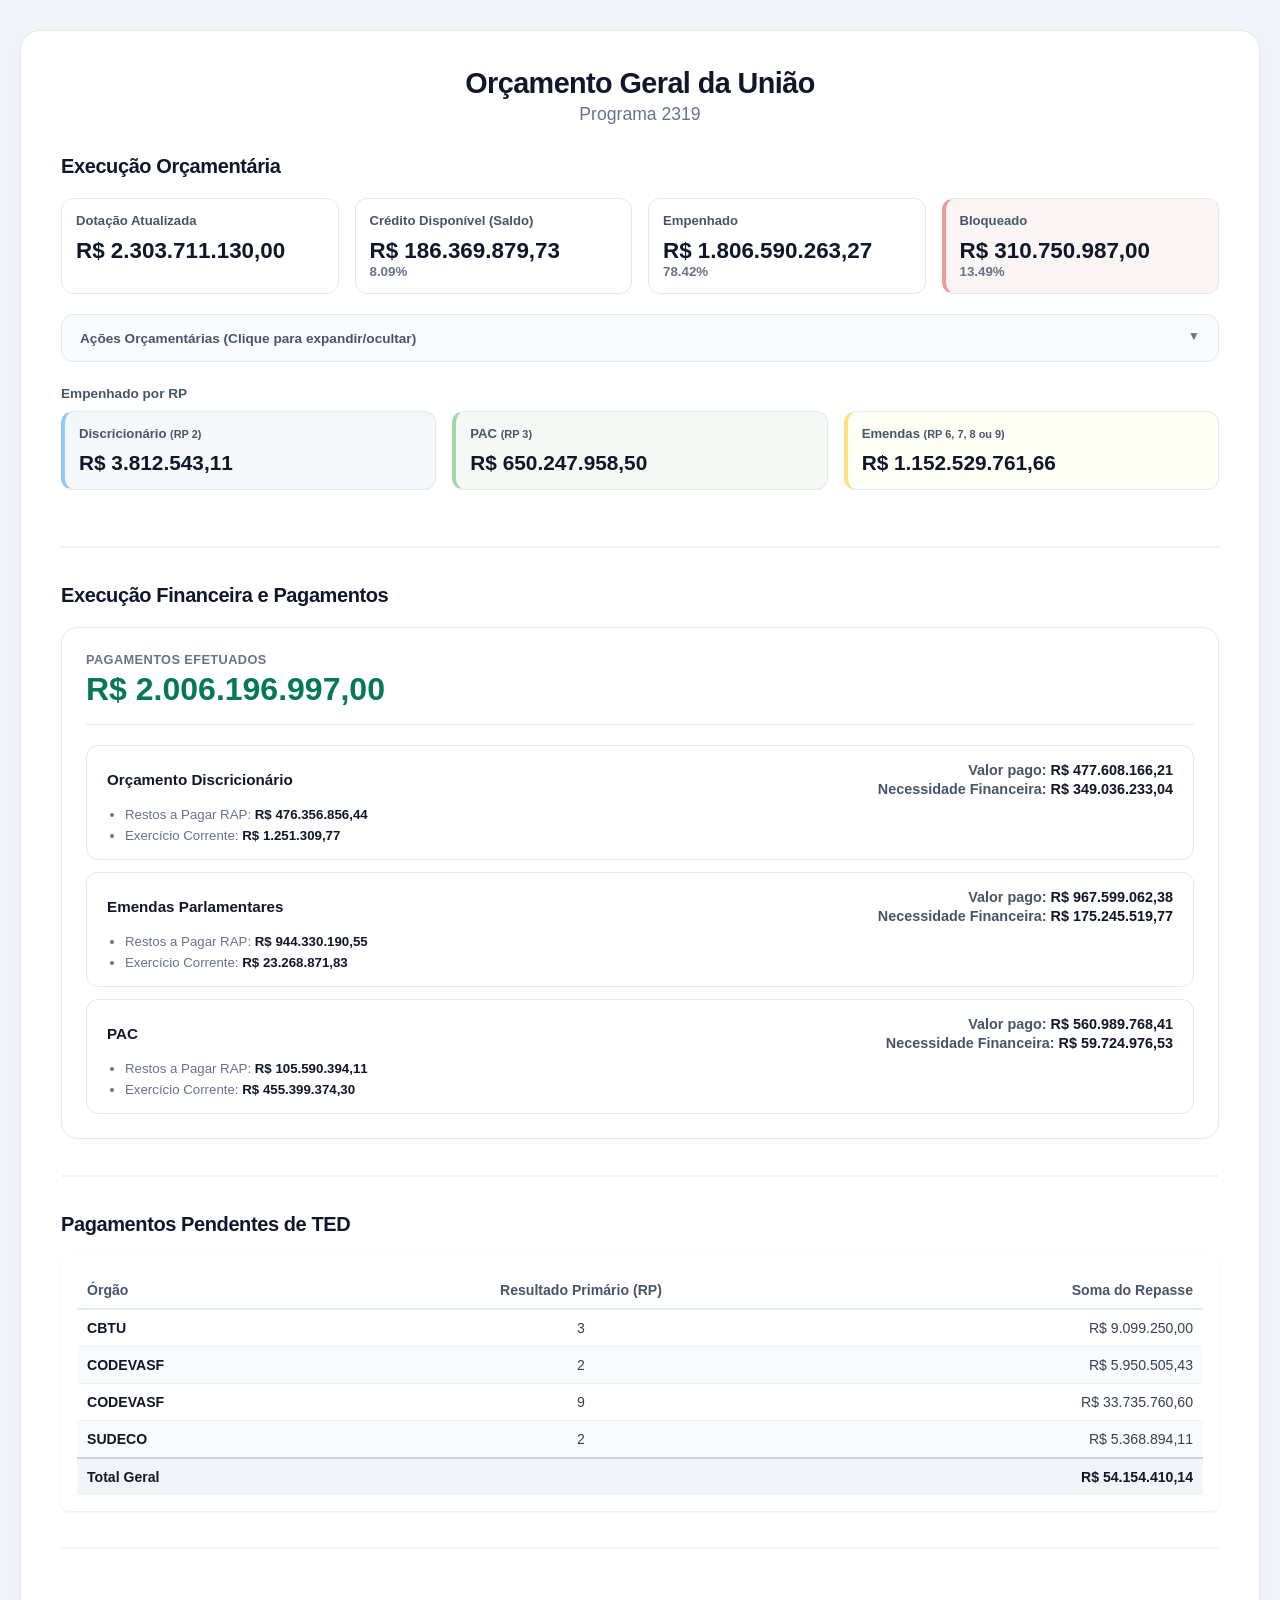
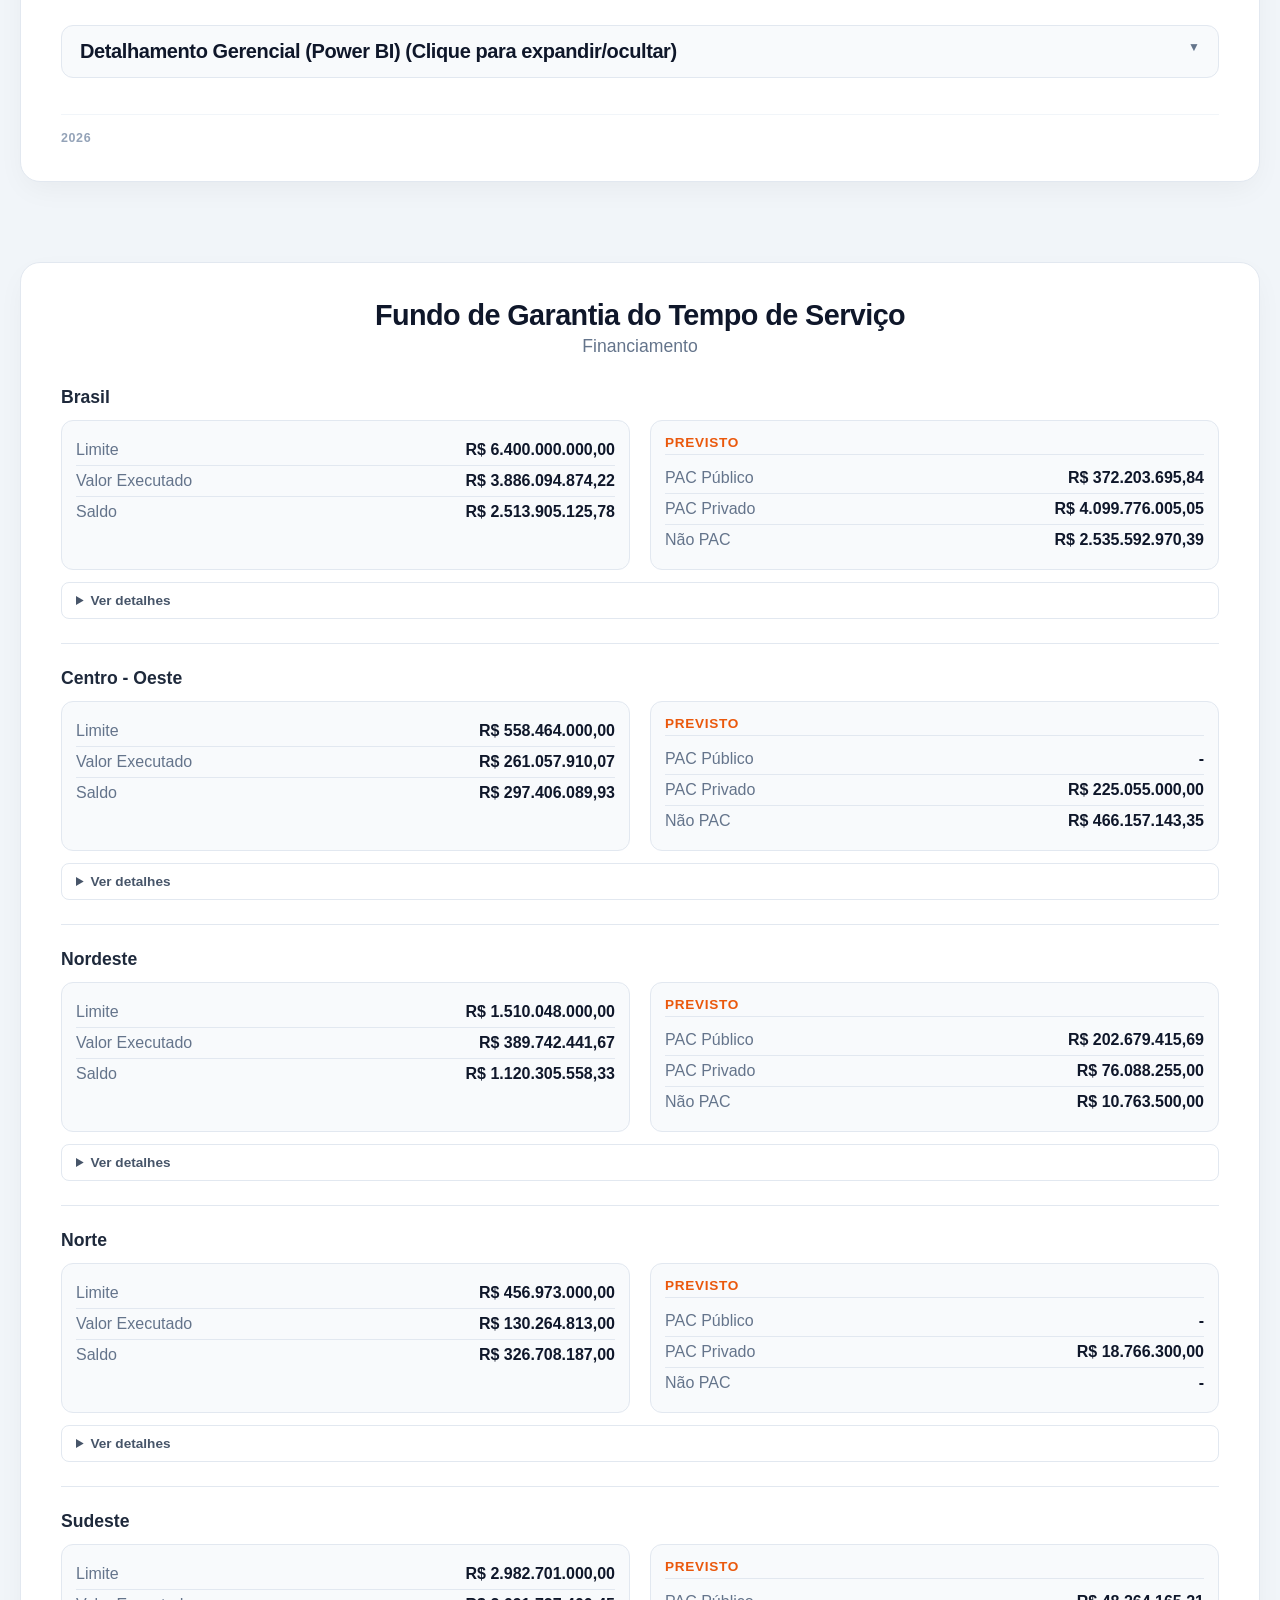
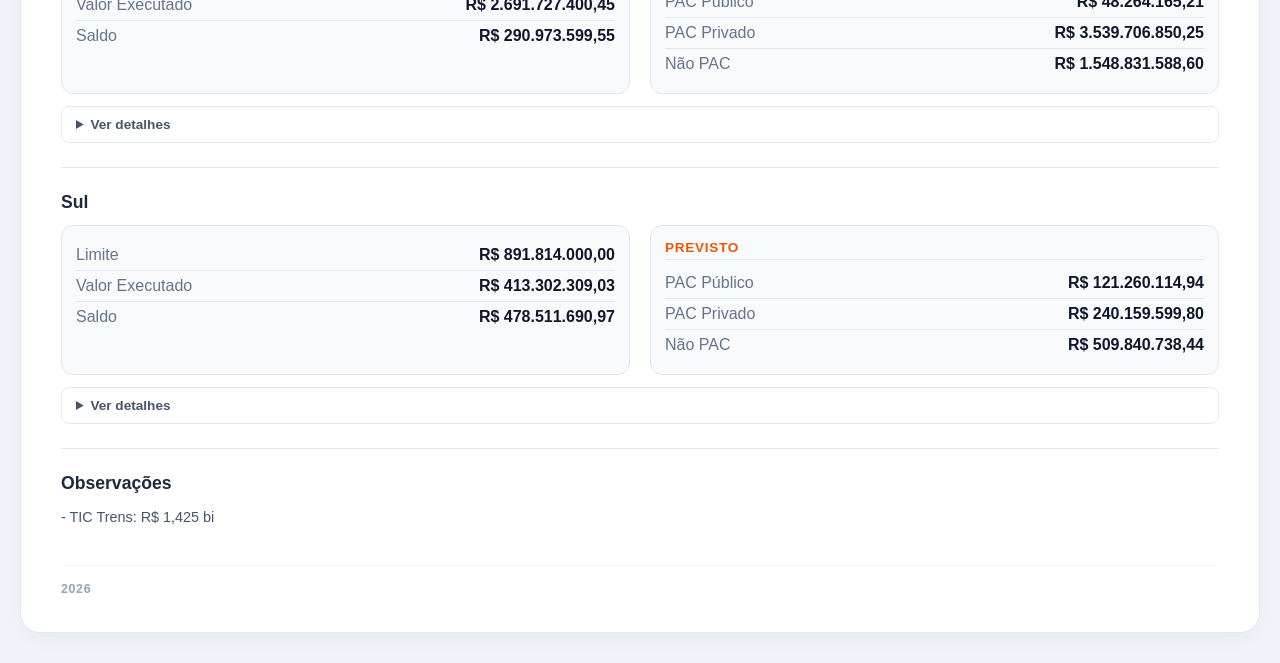
==== commit 1235865b: "espero ter sorte" ====
--- a/index.html
+++ b/index.html
@@ -250,27 +250,27 @@
                     <div class="info-card" style="background: #f8fafc; text-align: left;">
                         <table style="width: 100%; border-collapse: collapse;">
                             <tr><td style="padding: 6px 0; border-bottom: 1px solid #e2e8f0; color: #64748b; font-weight: 500;">Limite</td><td style="padding: 6px 0; border-bottom: 1px solid #e2e8f0; text-align: right; font-weight: 600; color: #0f172a;">R$ 6.400.000.000,00</td></tr>
-                            <tr><td style="padding: 6px 0; border-bottom: 1px solid #e2e8f0; color: #64748b; font-weight: 500;">Valor Executado</td><td style="padding: 6px 0; border-bottom: 1px solid #e2e8f0; text-align: right; font-weight: 600; color: #0f172a;">R$ 3.724.034.875,49</td></tr>
-                            <tr><td style="padding: 6px 0; border-bottom: none; color: #64748b; font-weight: 500;">Saldo</td><td style="padding: 6px 0; border-bottom: none; text-align: right; font-weight: 600; color: #0f172a;">R$ 2.675.965.124,51</td></tr>
-                        </table>
-                    </div>
-                    
-                    <!-- Coluna Previsto -->
-                    <div class="info-card" style="background: #f8fafc; text-align: left;">
-                        <h4 style="margin-top: 0; color: #ea580c; font-size: 0.85rem; font-weight: 600; text-transform: uppercase; letter-spacing: 0.05em; margin-bottom: 8px; border-bottom: 1px solid #e2e8f0; padding-bottom: 4px;">Previsto</h4>
-                        <table style="width: 100%; border-collapse: collapse;">
-                            <tr><td style="padding: 6px 0; border-bottom: 1px solid #e2e8f0; color: #64748b; font-weight: 500;">PAC Público</td><td style="padding: 6px 0; border-bottom: 1px solid #e2e8f0; text-align: right; font-weight: 600; color: #0f172a;">-</td></tr>
-                            <tr><td style="padding: 6px 0; border-bottom: 1px solid #e2e8f0; color: #64748b; font-weight: 500;">PAC Privado</td><td style="padding: 6px 0; border-bottom: 1px solid #e2e8f0; text-align: right; font-weight: 600; color: #0f172a;">R$ 4.113.114.100,05</td></tr>
-                            <tr><td style="padding: 6px 0; border-bottom: none; color: #64748b; font-weight: 500;">Não PAC</td><td style="padding: 6px 0; border-bottom: none; text-align: right; font-weight: 600; color: #0f172a;">R$ 3.658.489.957,19</td></tr>
-                        </table>
-                    </div>
-                </div>
-
-                <details class="submenu"><summary>Ver detalhes</summary><ul><li><span class="sub-label">A CONTRATAR AVANÇAR:</span> <span class="sub-value">R$ 2.948.936.226,66</span></li><li><span class="sub-label">A CONTRATAR GM PRIVADO:</span> <span class="sub-value">R$ 2.789.935.189,55</span></li><li><span class="sub-label">A CONTRATAR REFROTA PRIVADO:</span> <span class="sub-value">R$ 1.155.000.210,50</span></li><li><span class="sub-label">SELEÇÃO A PUBLICAR AVANÇAR:</span> <span class="sub-value">R$ 709.553.730,53</span></li><li><span class="sub-label">SELEÇÃO A PUBLICAR REFROTA PRIVADO:</span> <span class="sub-value">R$ 168.178.700,00</span></li><li><span class="sub-label">CONTRATADO AVANÇAR:</span> <span class="sub-value">R$ 490.558.442,61</span></li><li><span class="sub-label">CONTRATADO REFROTA PRIVADO:</span> <span class="sub-value">R$ 2.553.316.561,22</span></li><li><span class="sub-label">CONTRATADO REFROTA PÚBLICO:</span> <span class="sub-value">R$ 237.912.000,00</span></li><li><span class="sub-label">CONTRATADO GM PÚBLICO:</span> <span class="sub-value">R$ 442.247.871,66</span></li></ul></details>
-            </div>
-    
-            <div style="margin-bottom: 24px; padding-bottom: 24px; border-bottom: 1px solid #e2e8f0;">
-                <h3 class="actions-title" style="font-size: 1.1rem; margin-bottom: 12px; color: #1e293b;">Centro-Oeste</h3>
+                            <tr><td style="padding: 6px 0; border-bottom: 1px solid #e2e8f0; color: #64748b; font-weight: 500;">Valor Executado</td><td style="padding: 6px 0; border-bottom: 1px solid #e2e8f0; text-align: right; font-weight: 600; color: #0f172a;">R$ 3.886.094.874,22</td></tr>
+                            <tr><td style="padding: 6px 0; border-bottom: none; color: #64748b; font-weight: 500;">Saldo</td><td style="padding: 6px 0; border-bottom: none; text-align: right; font-weight: 600; color: #0f172a;">R$ 2.513.905.125,78</td></tr>
+                        </table>
+                    </div>
+                    
+                    <!-- Coluna Previsto -->
+                    <div class="info-card" style="background: #f8fafc; text-align: left;">
+                        <h4 style="margin-top: 0; color: #ea580c; font-size: 0.85rem; font-weight: 600; text-transform: uppercase; letter-spacing: 0.05em; margin-bottom: 8px; border-bottom: 1px solid #e2e8f0; padding-bottom: 4px;">Previsto</h4>
+                        <table style="width: 100%; border-collapse: collapse;">
+                            <tr><td style="padding: 6px 0; border-bottom: 1px solid #e2e8f0; color: #64748b; font-weight: 500;">PAC Público</td><td style="padding: 6px 0; border-bottom: 1px solid #e2e8f0; text-align: right; font-weight: 600; color: #0f172a;">R$ 372.203.695,84</td></tr>
+                            <tr><td style="padding: 6px 0; border-bottom: 1px solid #e2e8f0; color: #64748b; font-weight: 500;">PAC Privado</td><td style="padding: 6px 0; border-bottom: 1px solid #e2e8f0; text-align: right; font-weight: 600; color: #0f172a;">R$ 4.099.776.005,05</td></tr>
+                            <tr><td style="padding: 6px 0; border-bottom: none; color: #64748b; font-weight: 500;">Não PAC</td><td style="padding: 6px 0; border-bottom: none; text-align: right; font-weight: 600; color: #0f172a;">R$ 2.535.592.970,39</td></tr>
+                        </table>
+                    </div>
+                </div>
+
+                <details class="submenu"><summary>Ver detalhes</summary><ul><li><span class="sub-label">A CONTRATAR AVANÇAR:</span> <span class="sub-value">R$ 1.826.039.239,86</span></li><li><span class="sub-label">A CONTRATAR GM PRIVADO:</span> <span class="sub-value">R$ 2.789.935.189,55</span></li><li><span class="sub-label">A CONTRATAR GM PÚBLICO:</span> <span class="sub-value">R$ 277.203.695,84</span></li><li><span class="sub-label">A CONTRATAR REFROTA PRIVADO:</span> <span class="sub-value">R$ 1.263.818.160,50</span></li><li><span class="sub-label">A CONTRATAR REFROTA PÚBLICO:</span> <span class="sub-value">R$ 95.000.000,00</span></li><li><span class="sub-label">SELEÇÃO A PUBLICAR AVAÇAR:</span> <span class="sub-value">R$ 709.553.730,53</span></li><li><span class="sub-label">SELEÇÃO A PUBLICAR REFROTA PRIVADO:</span> <span class="sub-value">R$ 46.022.655,00</span></li><li><span class="sub-label">CONTRATADO AVANÇAR:</span> <span class="sub-value">R$ 491.865.466,58</span></li><li><span class="sub-label">CONTRATADO REFROTA PRIVADO:</span> <span class="sub-value">R$ 2.583.476.591,22</span></li><li><span class="sub-label">CONTRATADO REFROTA PÚBLICO:</span> <span class="sub-value">R$ 237.912.000,00</span></li><li><span class="sub-label">CONTRATADO GM PÚBLICO:</span> <span class="sub-value">R$ 572.840.816,42</span></li></ul></details>
+            </div>
+    
+            <div style="margin-bottom: 24px; padding-bottom: 24px; border-bottom: 1px solid #e2e8f0;">
+                <h3 class="actions-title" style="font-size: 1.1rem; margin-bottom: 12px; color: #1e293b;">Centro - Oeste</h3>
                 
                 <div class="cards-row" style="grid-template-columns: 1fr 1fr; gap: 20px; margin-bottom: 12px;">
                     <!-- Coluna Principal -->
@@ -287,13 +287,13 @@
                         <h4 style="margin-top: 0; color: #ea580c; font-size: 0.85rem; font-weight: 600; text-transform: uppercase; letter-spacing: 0.05em; margin-bottom: 8px; border-bottom: 1px solid #e2e8f0; padding-bottom: 4px;">Previsto</h4>
                         <table style="width: 100%; border-collapse: collapse;">
                             <tr><td style="padding: 6px 0; border-bottom: 1px solid #e2e8f0; color: #64748b; font-weight: 500;">PAC Público</td><td style="padding: 6px 0; border-bottom: 1px solid #e2e8f0; text-align: right; font-weight: 600; color: #0f172a;">-</td></tr>
-                            <tr><td style="padding: 6px 0; border-bottom: 1px solid #e2e8f0; color: #64748b; font-weight: 500;">PAC Privado</td><td style="padding: 6px 0; border-bottom: 1px solid #e2e8f0; text-align: right; font-weight: 600; color: #0f172a;">R$ 215.175.000,00</td></tr>
+                            <tr><td style="padding: 6px 0; border-bottom: 1px solid #e2e8f0; color: #64748b; font-weight: 500;">PAC Privado</td><td style="padding: 6px 0; border-bottom: 1px solid #e2e8f0; text-align: right; font-weight: 600; color: #0f172a;">R$ 225.055.000,00</td></tr>
                             <tr><td style="padding: 6px 0; border-bottom: none; color: #64748b; font-weight: 500;">Não PAC</td><td style="padding: 6px 0; border-bottom: none; text-align: right; font-weight: 600; color: #0f172a;">R$ 466.157.143,35</td></tr>
                         </table>
                     </div>
                 </div>
 
-                <details class="submenu"><summary>Ver detalhes</summary><ul><li><span class="sub-label">A CONTRATAR AVANÇAR:</span> <span class="sub-value">R$ 18.807.909,96</span></li><li><span class="sub-label">A CONTRATAR GM PRIVADO:</span> <span class="sub-value"> R$                                                      -  </span></li><li><span class="sub-label">A CONTRATAR REFROTA PRIVADO:</span> <span class="sub-value">R$ 61.750.000,00</span></li><li><span class="sub-label">SELEÇÃO A PUBLICAR AVANÇAR:</span> <span class="sub-value">R$ 447.349.233,39</span></li><li><span class="sub-label">SELEÇÃO A PUBLICAR REFROTA PRIVADO:</span> <span class="sub-value">R$ 153.425.000,00</span></li><li><span class="sub-label">CONTRATADO AVANÇAR:</span> <span class="sub-value">R$ 136.099.957,27</span></li><li><span class="sub-label">CONTRATADO REFROTA PRIVADO:</span> <span class="sub-value">R$ 124.957.952,80</span></li><li><span class="sub-label">CONTRATADO REFROTA PÚBLICO:</span> <span class="sub-value">R$ -   </span></li><li><span class="sub-label">CONTRATADO GM PÚBLICO:</span> <span class="sub-value">R$ -   </span></li></ul></details>
+                <details class="submenu"><summary>Ver detalhes</summary><ul><li><span class="sub-label">A CONTRATAR AVANÇAR:</span> <span class="sub-value">R$ 18.807.909,96</span></li><li><span class="sub-label">A CONTRATAR GM PRIVADO:</span> <span class="sub-value"> R$ -   </span></li><li><span class="sub-label">A CONTRATAR GM PÚBLICO:</span> <span class="sub-value"> R$ -   </span></li><li><span class="sub-label">A CONTRATAR REFROTA PRIVADO:</span> <span class="sub-value">R$ 225.055.000,00</span></li><li><span class="sub-label">A CONTRATAR REFROTA PÚBLICO:</span> <span class="sub-value"> R$ -   </span></li><li><span class="sub-label">SELEÇÃO A PUBLICAR AVAÇAR:</span> <span class="sub-value">R$ 447.349.233,39</span></li><li><span class="sub-label">SELEÇÃO A PUBLICAR REFROTA PRIVADO:</span> <span class="sub-value"> R$ -   </span></li><li><span class="sub-label">CONTRATADO AVANÇAR:</span> <span class="sub-value">R$ 136.099.957,27</span></li><li><span class="sub-label">CONTRATADO REFROTA PRIVADO:</span> <span class="sub-value">R$ 124.957.952,80</span></li><li><span class="sub-label">CONTRATADO REFROTA PÚBLICO:</span> <span class="sub-value"> R$ -   </span></li><li><span class="sub-label">CONTRATADO GM PÚBLICO:</span> <span class="sub-value"> R$ -   </span></li></ul></details>
             </div>
     
             <div style="margin-bottom: 24px; padding-bottom: 24px; border-bottom: 1px solid #e2e8f0;">
@@ -304,23 +304,23 @@
                     <div class="info-card" style="background: #f8fafc; text-align: left;">
                         <table style="width: 100%; border-collapse: collapse;">
                             <tr><td style="padding: 6px 0; border-bottom: 1px solid #e2e8f0; color: #64748b; font-weight: 500;">Limite</td><td style="padding: 6px 0; border-bottom: 1px solid #e2e8f0; text-align: right; font-weight: 600; color: #0f172a;">R$ 1.510.048.000,00</td></tr>
-                            <tr><td style="padding: 6px 0; border-bottom: 1px solid #e2e8f0; color: #64748b; font-weight: 500;">Valor Executado</td><td style="padding: 6px 0; border-bottom: 1px solid #e2e8f0; text-align: right; font-weight: 600; color: #0f172a;">R$ 386.630.241,67</td></tr>
-                            <tr><td style="padding: 6px 0; border-bottom: none; color: #64748b; font-weight: 500;">Saldo</td><td style="padding: 6px 0; border-bottom: none; text-align: right; font-weight: 600; color: #0f172a;">R$ 1.123.417.758,33</td></tr>
-                        </table>
-                    </div>
-                    
-                    <!-- Coluna Previsto -->
-                    <div class="info-card" style="background: #f8fafc; text-align: left;">
-                        <h4 style="margin-top: 0; color: #ea580c; font-size: 0.85rem; font-weight: 600; text-transform: uppercase; letter-spacing: 0.05em; margin-bottom: 8px; border-bottom: 1px solid #e2e8f0; padding-bottom: 4px;">Previsto</h4>
-                        <table style="width: 100%; border-collapse: collapse;">
-                            <tr><td style="padding: 6px 0; border-bottom: 1px solid #e2e8f0; color: #64748b; font-weight: 500;">PAC Público</td><td style="padding: 6px 0; border-bottom: 1px solid #e2e8f0; text-align: right; font-weight: 600; color: #0f172a;">-</td></tr>
-                            <tr><td style="padding: 6px 0; border-bottom: 1px solid #e2e8f0; color: #64748b; font-weight: 500;">PAC Privado</td><td style="padding: 6px 0; border-bottom: 1px solid #e2e8f0; text-align: right; font-weight: 600; color: #0f172a;">R$ 52.250.000,00</td></tr>
+                            <tr><td style="padding: 6px 0; border-bottom: 1px solid #e2e8f0; color: #64748b; font-weight: 500;">Valor Executado</td><td style="padding: 6px 0; border-bottom: 1px solid #e2e8f0; text-align: right; font-weight: 600; color: #0f172a;">R$ 389.742.441,67</td></tr>
+                            <tr><td style="padding: 6px 0; border-bottom: none; color: #64748b; font-weight: 500;">Saldo</td><td style="padding: 6px 0; border-bottom: none; text-align: right; font-weight: 600; color: #0f172a;">R$ 1.120.305.558,33</td></tr>
+                        </table>
+                    </div>
+                    
+                    <!-- Coluna Previsto -->
+                    <div class="info-card" style="background: #f8fafc; text-align: left;">
+                        <h4 style="margin-top: 0; color: #ea580c; font-size: 0.85rem; font-weight: 600; text-transform: uppercase; letter-spacing: 0.05em; margin-bottom: 8px; border-bottom: 1px solid #e2e8f0; padding-bottom: 4px;">Previsto</h4>
+                        <table style="width: 100%; border-collapse: collapse;">
+                            <tr><td style="padding: 6px 0; border-bottom: 1px solid #e2e8f0; color: #64748b; font-weight: 500;">PAC Público</td><td style="padding: 6px 0; border-bottom: 1px solid #e2e8f0; text-align: right; font-weight: 600; color: #0f172a;">R$ 202.679.415,69</td></tr>
+                            <tr><td style="padding: 6px 0; border-bottom: 1px solid #e2e8f0; color: #64748b; font-weight: 500;">PAC Privado</td><td style="padding: 6px 0; border-bottom: 1px solid #e2e8f0; text-align: right; font-weight: 600; color: #0f172a;">R$ 76.088.255,00</td></tr>
                             <tr><td style="padding: 6px 0; border-bottom: none; color: #64748b; font-weight: 500;">Não PAC</td><td style="padding: 6px 0; border-bottom: none; text-align: right; font-weight: 600; color: #0f172a;">R$ 10.763.500,00</td></tr>
                         </table>
                     </div>
                 </div>
 
-                <details class="submenu"><summary>Ver detalhes</summary><ul><li><span class="sub-label">A CONTRATAR AVANÇAR:</span> <span class="sub-value">R$ 10.763.500,00</span></li><li><span class="sub-label">A CONTRATAR GM PRIVADO:</span> <span class="sub-value"> R$                                                      -  </span></li><li><span class="sub-label">A CONTRATAR REFROTA PRIVADO:</span> <span class="sub-value">R$ 52.250.000,00</span></li><li><span class="sub-label">SELEÇÃO A PUBLICAR AVANÇAR:</span> <span class="sub-value"> R$                                                                -  </span></li><li><span class="sub-label">SELEÇÃO A PUBLICAR REFROTA PRIVADO:</span> <span class="sub-value"> R$                                                                                       -  </span></li><li><span class="sub-label">CONTRATADO AVANÇAR:</span> <span class="sub-value"> R$ -   </span></li><li><span class="sub-label">CONTRATADO REFROTA PRIVADO:</span> <span class="sub-value">R$ 261.042.697,31</span></li><li><span class="sub-label">CONTRATADO REFROTA PÚBLICO:</span> <span class="sub-value">R$ 95.000.000,00</span></li><li><span class="sub-label">CONTRATADO GM PÚBLICO:</span> <span class="sub-value">R$ 30.587.544,36</span></li></ul></details>
+                <details class="submenu"><summary>Ver detalhes</summary><ul><li><span class="sub-label">A CONTRATAR AVANÇAR:</span> <span class="sub-value">R$ 10.763.500,00</span></li><li><span class="sub-label">A CONTRATAR GM PRIVADO:</span> <span class="sub-value"> R$ -   </span></li><li><span class="sub-label">A CONTRATAR GM PÚBLICO:</span> <span class="sub-value">R$ 107.679.415,69</span></li><li><span class="sub-label">A CONTRATAR REFROTA PRIVADO:</span> <span class="sub-value">R$ 52.250.000,00</span></li><li><span class="sub-label">A CONTRATAR REFROTA PÚBLICO:</span> <span class="sub-value">R$ 95.000.000,00</span></li><li><span class="sub-label">SELEÇÃO A PUBLICAR AVAÇAR:</span> <span class="sub-value"> R$ -   </span></li><li><span class="sub-label">SELEÇÃO A PUBLICAR REFROTA PRIVADO:</span> <span class="sub-value">R$ 23.838.255,00</span></li><li><span class="sub-label">CONTRATADO AVANÇAR:</span> <span class="sub-value"> R$ -   </span></li><li><span class="sub-label">CONTRATADO REFROTA PRIVADO:</span> <span class="sub-value">R$ 264.154.897,31</span></li><li><span class="sub-label">CONTRATADO REFROTA PÚBLICO:</span> <span class="sub-value">R$ 95.000.000,00</span></li><li><span class="sub-label">CONTRATADO GM PÚBLICO:</span> <span class="sub-value">R$ 30.587.544,36</span></li></ul></details>
             </div>
     
             <div style="margin-bottom: 24px; padding-bottom: 24px; border-bottom: 1px solid #e2e8f0;">
@@ -341,13 +341,13 @@
                         <h4 style="margin-top: 0; color: #ea580c; font-size: 0.85rem; font-weight: 600; text-transform: uppercase; letter-spacing: 0.05em; margin-bottom: 8px; border-bottom: 1px solid #e2e8f0; padding-bottom: 4px;">Previsto</h4>
                         <table style="width: 100%; border-collapse: collapse;">
                             <tr><td style="padding: 6px 0; border-bottom: 1px solid #e2e8f0; color: #64748b; font-weight: 500;">PAC Público</td><td style="padding: 6px 0; border-bottom: 1px solid #e2e8f0; text-align: right; font-weight: 600; color: #0f172a;">-</td></tr>
-                            <tr><td style="padding: 6px 0; border-bottom: 1px solid #e2e8f0; color: #64748b; font-weight: 500;">PAC Privado</td><td style="padding: 6px 0; border-bottom: 1px solid #e2e8f0; text-align: right; font-weight: 600; color: #0f172a;">R$ 87.166.300,00</td></tr>
+                            <tr><td style="padding: 6px 0; border-bottom: 1px solid #e2e8f0; color: #64748b; font-weight: 500;">PAC Privado</td><td style="padding: 6px 0; border-bottom: 1px solid #e2e8f0; text-align: right; font-weight: 600; color: #0f172a;">R$ 18.766.300,00</td></tr>
                             <tr><td style="padding: 6px 0; border-bottom: none; color: #64748b; font-weight: 500;">Não PAC</td><td style="padding: 6px 0; border-bottom: none; text-align: right; font-weight: 600; color: #0f172a;">-</td></tr>
                         </table>
                     </div>
                 </div>
 
-                <details class="submenu"><summary>Ver detalhes</summary><ul><li><span class="sub-label">A CONTRATAR AVANÇAR:</span> <span class="sub-value"> R$                                                               -  </span></li><li><span class="sub-label">A CONTRATAR GM PRIVADO:</span> <span class="sub-value"> R$                                                      -  </span></li><li><span class="sub-label">A CONTRATAR REFROTA PRIVADO:</span> <span class="sub-value">R$ 87.166.300,00</span></li><li><span class="sub-label">SELEÇÃO A PUBLICAR AVANÇAR:</span> <span class="sub-value"> R$                                                                -  </span></li><li><span class="sub-label">SELEÇÃO A PUBLICAR REFROTA PRIVADO:</span> <span class="sub-value"> R$                                                                                       -  </span></li><li><span class="sub-label">CONTRATADO AVANÇAR:</span> <span class="sub-value"> R$ -   </span></li><li><span class="sub-label">CONTRATADO REFROTA PRIVADO:</span> <span class="sub-value">R$ 63.264.813,00</span></li><li><span class="sub-label">CONTRATADO REFROTA PÚBLICO:</span> <span class="sub-value">R$ 67.000.000,00</span></li><li><span class="sub-label">CONTRATADO GM PÚBLICO:</span> <span class="sub-value"> R$ -   </span></li></ul></details>
+                <details class="submenu"><summary>Ver detalhes</summary><ul><li><span class="sub-label">A CONTRATAR AVANÇAR:</span> <span class="sub-value"> R$ -   </span></li><li><span class="sub-label">A CONTRATAR GM PRIVADO:</span> <span class="sub-value"> R$ -   </span></li><li><span class="sub-label">A CONTRATAR GM PÚBLICO:</span> <span class="sub-value"> R$ -   </span></li><li><span class="sub-label">A CONTRATAR REFROTA PRIVADO:</span> <span class="sub-value">R$ 18.766.300,00</span></li><li><span class="sub-label">A CONTRATAR REFROTA PÚBLICO:</span> <span class="sub-value"> R$ -   </span></li><li><span class="sub-label">SELEÇÃO A PUBLICAR AVAÇAR:</span> <span class="sub-value"> R$ -   </span></li><li><span class="sub-label">SELEÇÃO A PUBLICAR REFROTA PRIVADO:</span> <span class="sub-value"> R$ -   </span></li><li><span class="sub-label">CONTRATADO AVANÇAR:</span> <span class="sub-value"> R$ -   </span></li><li><span class="sub-label">CONTRATADO REFROTA PRIVADO:</span> <span class="sub-value">R$ 63.264.813,00</span></li><li><span class="sub-label">CONTRATADO REFROTA PÚBLICO:</span> <span class="sub-value">R$ 67.000.000,00</span></li><li><span class="sub-label">CONTRATADO GM PÚBLICO:</span> <span class="sub-value"> R$ -   </span></li></ul></details>
             </div>
     
             <div style="margin-bottom: 24px; padding-bottom: 24px; border-bottom: 1px solid #e2e8f0;">
@@ -358,23 +358,23 @@
                     <div class="info-card" style="background: #f8fafc; text-align: left;">
                         <table style="width: 100%; border-collapse: collapse;">
                             <tr><td style="padding: 6px 0; border-bottom: 1px solid #e2e8f0; color: #64748b; font-weight: 500;">Limite</td><td style="padding: 6px 0; border-bottom: 1px solid #e2e8f0; text-align: right; font-weight: 600; color: #0f172a;">R$ 2.982.701.000,00</td></tr>
-                            <tr><td style="padding: 6px 0; border-bottom: 1px solid #e2e8f0; color: #64748b; font-weight: 500;">Valor Executado</td><td style="padding: 6px 0; border-bottom: 1px solid #e2e8f0; text-align: right; font-weight: 600; color: #0f172a;">R$ 2.546.816.055,69</td></tr>
-                            <tr><td style="padding: 6px 0; border-bottom: none; color: #64748b; font-weight: 500;">Saldo</td><td style="padding: 6px 0; border-bottom: none; text-align: right; font-weight: 600; color: #0f172a;">R$ 435.884.944,31</td></tr>
-                        </table>
-                    </div>
-                    
-                    <!-- Coluna Previsto -->
-                    <div class="info-card" style="background: #f8fafc; text-align: left;">
-                        <h4 style="margin-top: 0; color: #ea580c; font-size: 0.85rem; font-weight: 600; text-transform: uppercase; letter-spacing: 0.05em; margin-bottom: 8px; border-bottom: 1px solid #e2e8f0; padding-bottom: 4px;">Previsto</h4>
-                        <table style="width: 100%; border-collapse: collapse;">
-                            <tr><td style="padding: 6px 0; border-bottom: 1px solid #e2e8f0; color: #64748b; font-weight: 500;">PAC Público</td><td style="padding: 6px 0; border-bottom: 1px solid #e2e8f0; text-align: right; font-weight: 600; color: #0f172a;">-</td></tr>
-                            <tr><td style="padding: 6px 0; border-bottom: 1px solid #e2e8f0; color: #64748b; font-weight: 500;">PAC Privado</td><td style="padding: 6px 0; border-bottom: 1px solid #e2e8f0; text-align: right; font-weight: 600; color: #0f172a;">R$ 3.600.160.100,25</td></tr>
-                            <tr><td style="padding: 6px 0; border-bottom: none; color: #64748b; font-weight: 500;">Não PAC</td><td style="padding: 6px 0; border-bottom: none; text-align: right; font-weight: 600; color: #0f172a;">R$ 2.642.151.039,24</td></tr>
-                        </table>
-                    </div>
-                </div>
-
-                <details class="submenu"><summary>Ver detalhes</summary><ul><li><span class="sub-label">A CONTRATAR AVANÇAR:</span> <span class="sub-value">R$ 2.607.387.176,66</span></li><li><span class="sub-label">A CONTRATAR GM PRIVADO:</span> <span class="sub-value">R$ 2.789.935.189,55</span></li><li><span class="sub-label">A CONTRATAR REFROTA PRIVADO:</span> <span class="sub-value">R$ 810.224.910,70</span></li><li><span class="sub-label">SELEÇÃO A PUBLICAR AVANÇAR:</span> <span class="sub-value">R$ 34.763.862,58</span></li><li><span class="sub-label">SELEÇÃO A PUBLICAR REFROTA PRIVADO:</span> <span class="sub-value"> R$                                                                                       -  </span></li><li><span class="sub-label">CONTRATADO AVANÇAR:</span> <span class="sub-value">R$ 283.500.000,00</span></li><li><span class="sub-label">CONTRATADO REFROTA PRIVADO:</span> <span class="sub-value">R$ 1.791.343.728,39</span></li><li><span class="sub-label">CONTRATADO REFROTA PÚBLICO:</span> <span class="sub-value">R$ 60.312.000,00</span></li><li><span class="sub-label">CONTRATADO GM PÚBLICO:</span> <span class="sub-value">R$ 411.660.327,30</span></li></ul></details>
+                            <tr><td style="padding: 6px 0; border-bottom: 1px solid #e2e8f0; color: #64748b; font-weight: 500;">Valor Executado</td><td style="padding: 6px 0; border-bottom: 1px solid #e2e8f0; text-align: right; font-weight: 600; color: #0f172a;">R$ 2.691.727.400,45</td></tr>
+                            <tr><td style="padding: 6px 0; border-bottom: none; color: #64748b; font-weight: 500;">Saldo</td><td style="padding: 6px 0; border-bottom: none; text-align: right; font-weight: 600; color: #0f172a;">R$ 290.973.599,55</td></tr>
+                        </table>
+                    </div>
+                    
+                    <!-- Coluna Previsto -->
+                    <div class="info-card" style="background: #f8fafc; text-align: left;">
+                        <h4 style="margin-top: 0; color: #ea580c; font-size: 0.85rem; font-weight: 600; text-transform: uppercase; letter-spacing: 0.05em; margin-bottom: 8px; border-bottom: 1px solid #e2e8f0; padding-bottom: 4px;">Previsto</h4>
+                        <table style="width: 100%; border-collapse: collapse;">
+                            <tr><td style="padding: 6px 0; border-bottom: 1px solid #e2e8f0; color: #64748b; font-weight: 500;">PAC Público</td><td style="padding: 6px 0; border-bottom: 1px solid #e2e8f0; text-align: right; font-weight: 600; color: #0f172a;">R$ 48.264.165,21</td></tr>
+                            <tr><td style="padding: 6px 0; border-bottom: 1px solid #e2e8f0; color: #64748b; font-weight: 500;">PAC Privado</td><td style="padding: 6px 0; border-bottom: 1px solid #e2e8f0; text-align: right; font-weight: 600; color: #0f172a;">R$ 3.539.706.850,25</td></tr>
+                            <tr><td style="padding: 6px 0; border-bottom: none; color: #64748b; font-weight: 500;">Não PAC</td><td style="padding: 6px 0; border-bottom: none; text-align: right; font-weight: 600; color: #0f172a;">R$ 1.548.831.588,60</td></tr>
+                        </table>
+                    </div>
+                </div>
+
+                <details class="submenu"><summary>Ver detalhes</summary><ul><li><span class="sub-label">A CONTRATAR AVANÇAR:</span> <span class="sub-value">R$ 1.514.067.726,02</span></li><li><span class="sub-label">A CONTRATAR GM PRIVADO:</span> <span class="sub-value">R$ 2.789.935.189,55</span></li><li><span class="sub-label">A CONTRATAR GM PÚBLICO:</span> <span class="sub-value">R$ 48.264.165,21</span></li><li><span class="sub-label">A CONTRATAR REFROTA PRIVADO:</span> <span class="sub-value">R$ 749.771.660,70</span></li><li><span class="sub-label">A CONTRATAR REFROTA PÚBLICO:</span> <span class="sub-value"> R$ -   </span></li><li><span class="sub-label">SELEÇÃO A PUBLICAR AVAÇAR:</span> <span class="sub-value">R$ 34.763.862,58</span></li><li><span class="sub-label">SELEÇÃO A PUBLICAR REFROTA PRIVADO:</span> <span class="sub-value"> R$ -   </span></li><li><span class="sub-label">CONTRATADO AVANÇAR:</span> <span class="sub-value">R$ 283.500.000,00</span></li><li><span class="sub-label">CONTRATADO REFROTA PRIVADO:</span> <span class="sub-value">R$ 1.805.662.128,39</span></li><li><span class="sub-label">CONTRATADO REFROTA PÚBLICO:</span> <span class="sub-value">R$ 60.312.000,00</span></li><li><span class="sub-label">CONTRATADO GM PÚBLICO:</span> <span class="sub-value">R$ 542.253.272,06</span></li></ul></details>
             </div>
     
             <div style="margin-bottom: 24px; padding-bottom: 24px; border-bottom: 1px solid #e2e8f0;">
@@ -385,23 +385,23 @@
                     <div class="info-card" style="background: #f8fafc; text-align: left;">
                         <table style="width: 100%; border-collapse: collapse;">
                             <tr><td style="padding: 6px 0; border-bottom: 1px solid #e2e8f0; color: #64748b; font-weight: 500;">Limite</td><td style="padding: 6px 0; border-bottom: 1px solid #e2e8f0; text-align: right; font-weight: 600; color: #0f172a;">R$ 891.814.000,00</td></tr>
-                            <tr><td style="padding: 6px 0; border-bottom: 1px solid #e2e8f0; color: #64748b; font-weight: 500;">Valor Executado</td><td style="padding: 6px 0; border-bottom: 1px solid #e2e8f0; text-align: right; font-weight: 600; color: #0f172a;">R$ 399.265.855,06</td></tr>
-                            <tr><td style="padding: 6px 0; border-bottom: none; color: #64748b; font-weight: 500;">Saldo</td><td style="padding: 6px 0; border-bottom: none; text-align: right; font-weight: 600; color: #0f172a;">R$ 492.548.144,94</td></tr>
-                        </table>
-                    </div>
-                    
-                    <!-- Coluna Previsto -->
-                    <div class="info-card" style="background: #f8fafc; text-align: left;">
-                        <h4 style="margin-top: 0; color: #ea580c; font-size: 0.85rem; font-weight: 600; text-transform: uppercase; letter-spacing: 0.05em; margin-bottom: 8px; border-bottom: 1px solid #e2e8f0; padding-bottom: 4px;">Previsto</h4>
-                        <table style="width: 100%; border-collapse: collapse;">
-                            <tr><td style="padding: 6px 0; border-bottom: 1px solid #e2e8f0; color: #64748b; font-weight: 500;">PAC Público</td><td style="padding: 6px 0; border-bottom: 1px solid #e2e8f0; text-align: right; font-weight: 600; color: #0f172a;">-</td></tr>
-                            <tr><td style="padding: 6px 0; border-bottom: 1px solid #e2e8f0; color: #64748b; font-weight: 500;">PAC Privado</td><td style="padding: 6px 0; border-bottom: 1px solid #e2e8f0; text-align: right; font-weight: 600; color: #0f172a;">R$ 158.362.699,80</td></tr>
-                            <tr><td style="padding: 6px 0; border-bottom: none; color: #64748b; font-weight: 500;">Não PAC</td><td style="padding: 6px 0; border-bottom: none; text-align: right; font-weight: 600; color: #0f172a;">R$ 539.418.274,60</td></tr>
-                        </table>
-                    </div>
-                </div>
-
-                <details class="submenu"><summary>Ver detalhes</summary><ul><li><span class="sub-label">A CONTRATAR AVANÇAR:</span> <span class="sub-value">R$ 311.977.640,04</span></li><li><span class="sub-label">A CONTRATAR GM PRIVADO:</span> <span class="sub-value"> R$                                                      -  </span></li><li><span class="sub-label">A CONTRATAR REFROTA PRIVADO:</span> <span class="sub-value">R$ 143.608.999,80</span></li><li><span class="sub-label">SELEÇÃO A PUBLICAR AVANÇAR:</span> <span class="sub-value">R$ 227.440.634,56</span></li><li><span class="sub-label">SELEÇÃO A PUBLICAR REFROTA PRIVADO:</span> <span class="sub-value">R$ 14.753.700,00</span></li><li><span class="sub-label">CONTRATADO AVANÇAR:</span> <span class="sub-value">R$ 70.958.485,34</span></li><li><span class="sub-label">CONTRATADO REFROTA PRIVADO:</span> <span class="sub-value">R$ 312.707.369,72</span></li><li><span class="sub-label">CONTRATADO REFROTA PÚBLICO:</span> <span class="sub-value">R$ 15.600.000,00</span></li><li><span class="sub-label">CONTRATADO GM PÚBLICO:</span> <span class="sub-value"> R$ -   </span></li></ul></details>
+                            <tr><td style="padding: 6px 0; border-bottom: 1px solid #e2e8f0; color: #64748b; font-weight: 500;">Valor Executado</td><td style="padding: 6px 0; border-bottom: 1px solid #e2e8f0; text-align: right; font-weight: 600; color: #0f172a;">R$ 413.302.309,03</td></tr>
+                            <tr><td style="padding: 6px 0; border-bottom: none; color: #64748b; font-weight: 500;">Saldo</td><td style="padding: 6px 0; border-bottom: none; text-align: right; font-weight: 600; color: #0f172a;">R$ 478.511.690,97</td></tr>
+                        </table>
+                    </div>
+                    
+                    <!-- Coluna Previsto -->
+                    <div class="info-card" style="background: #f8fafc; text-align: left;">
+                        <h4 style="margin-top: 0; color: #ea580c; font-size: 0.85rem; font-weight: 600; text-transform: uppercase; letter-spacing: 0.05em; margin-bottom: 8px; border-bottom: 1px solid #e2e8f0; padding-bottom: 4px;">Previsto</h4>
+                        <table style="width: 100%; border-collapse: collapse;">
+                            <tr><td style="padding: 6px 0; border-bottom: 1px solid #e2e8f0; color: #64748b; font-weight: 500;">PAC Público</td><td style="padding: 6px 0; border-bottom: 1px solid #e2e8f0; text-align: right; font-weight: 600; color: #0f172a;">R$ 121.260.114,94</td></tr>
+                            <tr><td style="padding: 6px 0; border-bottom: 1px solid #e2e8f0; color: #64748b; font-weight: 500;">PAC Privado</td><td style="padding: 6px 0; border-bottom: 1px solid #e2e8f0; text-align: right; font-weight: 600; color: #0f172a;">R$ 240.159.599,80</td></tr>
+                            <tr><td style="padding: 6px 0; border-bottom: none; color: #64748b; font-weight: 500;">Não PAC</td><td style="padding: 6px 0; border-bottom: none; text-align: right; font-weight: 600; color: #0f172a;">R$ 509.840.738,44</td></tr>
+                        </table>
+                    </div>
+                </div>
+
+                <details class="submenu"><summary>Ver detalhes</summary><ul><li><span class="sub-label">A CONTRATAR AVANÇAR:</span> <span class="sub-value">R$ 282.400.103,88</span></li><li><span class="sub-label">A CONTRATAR GM PRIVADO:</span> <span class="sub-value"> R$ -   </span></li><li><span class="sub-label">A CONTRATAR GM PÚBLICO:</span> <span class="sub-value">R$ 121.260.114,94</span></li><li><span class="sub-label">A CONTRATAR REFROTA PRIVADO:</span> <span class="sub-value">R$ 217.975.199,80</span></li><li><span class="sub-label">A CONTRATAR REFROTA PÚBLICO:</span> <span class="sub-value"> R$ -   </span></li><li><span class="sub-label">SELEÇÃO A PUBLICAR AVAÇAR:</span> <span class="sub-value">R$ 227.440.634,56</span></li><li><span class="sub-label">SELEÇÃO A PUBLICAR REFROTA PRIVADO:</span> <span class="sub-value">R$ 22.184.400,00</span></li><li><span class="sub-label">CONTRATADO AVANÇAR:</span> <span class="sub-value">R$ 72.265.509,31</span></li><li><span class="sub-label">CONTRATADO REFROTA PRIVADO:</span> <span class="sub-value">R$ 325.436.799,72</span></li><li><span class="sub-label">CONTRATADO REFROTA PÚBLICO:</span> <span class="sub-value">R$ 15.600.000,00</span></li><li><span class="sub-label">CONTRATADO GM PÚBLICO:</span> <span class="sub-value"> R$ -   </span></li></ul></details>
             </div>
     
                 <div>
--- a/style.css
+++ b/style.css
@@ -1,4 +1,3 @@
-<<<<<<< HEAD
 :root {
   --bg-app: #f1f5f9;
   --card-bg: #ffffff;
@@ -54,6 +53,7 @@
   display: flex;
   flex-direction: column;
   justify-content: space-between;
+  width: 100%;
 }
 
 .dashboard-header {
@@ -295,302 +295,4 @@
   .action-details-grid {
     grid-template-columns: repeat(2, 1fr);
   }
-=======
-:root {
-  --bg-app: #f1f5f9;
-  --card-bg: #ffffff;
-  --text-main: #0f172a;
-  --text-muted: #64748b;
-  --border-color: #e2e8f0;
-  
-  --green-bg: #ecfdf5;
-  --green-border: #a7f3d0;
-  --green-text: #047857;
-
-  --orange-bg: #fffbeb;
-  --orange-border: #fde68a;
-  --orange-text: #b45309;
-
-  --blue-bg: #eff6ff;
-  --blue-border: #bfdbfe;
-  --blue-text: #1d4ed8;
-
-  --red-text: #b91c1c;
-  --red-bg: #fef2f2;
-}
-
-* {
-  box-sizing: border-box;
-  margin: 0;
-  padding: 0;
-}
-
-body {
-  font-family: 'Inter', -apple-system, sans-serif;
-  background-color: var(--bg-app);
-  color: var(--text-main);
-  padding: 30px 20px;
-  display: flex;
-  justify-content: center;
-}
-
-.presentation-wrapper {
-  width: 100%;
-  max-width: 1280px;
-  display: flex;
-  flex-direction: column;
-  gap: 40px;
-}
-
-.slide-card {
-  background: var(--card-bg);
-  border-radius: 20px;
-  border: 1px solid var(--border-color);
-  padding: 36px 40px;
-  box-shadow: 0 10px 30px -5px rgba(0, 0, 0, 0.05);
-  display: flex;
-  flex-direction: column;
-  justify-content: space-between;
-}
-
-.dashboard-header {
-  text-align: center;
-  margin: 0 auto 30px auto;
-  width: 100%;
-}
-
-.dashboard-header h1 {
-  font-size: 1.8rem;
-  font-weight: 800;
-  color: var(--text-main);
-  letter-spacing: -0.02em;
-  margin-bottom: 4px;
-}
-
-.dashboard-header h3 {
-  font-size: 1.1rem;
-  color: var(--text-muted);
-  font-weight: 500;
-}
-
-.section-title-padrao {
-  font-size: 1.25rem;
-  font-weight: 800;
-  color: #0f172a;
-  letter-spacing: -0.02em;
-  margin-bottom: 20px;
-}
-
-.divider-section {
-  border-top: 2px solid #f1f5f9;
-  margin: 36px 0;
-}
-
-/* ESTILOS DO MENU SUSPENSO (ACCORDION) DAS AÇÕES */
-.actions-dropdown-container {
-  background: #f8fafc;
-  border: 1px solid var(--border-color);
-  border-radius: 12px;
-  padding: 14px 18px;
-}
-
-.actions-dropdown-summary {
-  cursor: pointer;
-  list-style: none;
-  outline: none;
-}
-
-.actions-dropdown-summary::-webkit-details-marker {
-  display: none;
-}
-
-.actions-dropdown-summary::after {
-  content: ' ▼';
-  font-size: 0.75rem;
-  color: #64748b;
-  float: right;
-  transition: transform 0.2s;
-}
-
-details[open] .actions-dropdown-summary::after {
-  transform: rotate(180deg);
-}
-
-.actions-dropdown-content {
-  margin-top: 14px;
-  border-top: 1px solid #e2e8f0;
-  padding-top: 14px;
-}
-
-.actions-title {
-  font-size: 0.85rem;
-  font-weight: 700;
-  color: #475569;
-  margin-bottom: 10px;
-}
-
-.actions-list {
-  list-style: none;
-  display: flex;
-  flex-direction: column;
-  gap: 10px;
-  max-height: 400px;
-  overflow-y: auto;
-}
-
-.actions-list li {
-  display: flex;
-  flex-direction: column;
-  background: #ffffff;
-  border: 1px solid #edf2f7;
-  padding: 12px 16px;
-  border-radius: 10px;
-  font-size: 0.88rem;
-  gap: 6px;
-}
-
-.action-name {
-  color: #0f172a;
-  font-weight: 700;
-  font-size: 0.92rem;
-}
-
-.action-details-grid {
-  display: grid;
-  grid-template-columns: repeat(4, 1fr);
-  gap: 10px;
-  margin-top: 4px;
-  font-size: 0.8rem;
-  color: #475569;
-}
-
-.action-details-grid span strong {
-  color: #0f172a;
-  font-weight: 600;
-}
-
-/* CARDS ROW E CORES PASTÉIS SUTIS */
-.cards-row {
-  display: grid;
-  gap: 16px;
-  margin-bottom: 20px;
-}
-
-.info-card {
-  border: 1px solid var(--border-color);
-  border-radius: 12px;
-  padding: 14px;
-  background: #ffffff;
-}
-
-.card-discricionario {
-  border-left: 4px solid #90caf9;
-  background-color: #f4f8fb;
-}
-
-.card-pac {
-  border-left: 4px solid #a5d6a7;
-  background-color: #f4f9f4;
-}
-
-.card-emendas {
-  border-left: 4px solid #ffe082;
-  background-color: #fdfef4;
-}
-
-.card-bloqueado {
-  border-left: 4px solid #ef9a9a;
-  background-color: #fbf4f4;
-}
-
-.info-card h4 {
-  font-size: 0.82rem;
-  color: #475569;
-  font-weight: 600;
-  margin-bottom: 10px;
-}
-
-/* LAYOUT EMPILHADO DA EXECUÇÃO FINANCEIRA */
-.flow-card-main {
-  background: #ffffff;
-  border: 1px solid var(--border-color);
-  border-radius: 16px;
-  padding: 24px;
-  display: flex;
-  flex-direction: column;
-  gap: 20px;
-}
-
-.flow-header-main {
-  border-bottom: 1px solid #e2e8f0;
-  padding-bottom: 16px;
-}
-
-.flow-header-main span {
-  font-size: 0.8rem;
-  font-weight: 700;
-  color: #64748b;
-  letter-spacing: 0.03em;
-  display: block;
-  margin-bottom: 4px;
-}
-
-.flow-rows-container {
-  display: flex;
-  flex-direction: column;
-  gap: 12px;
-}
-
-.flow-row-item {
-  border: 1px solid var(--border-color);
-  border-radius: 12px;
-  padding: 16px 20px;
-  background: #ffffff;
-}
-
-.flow-row-header {
-  display: flex;
-  justify-content: space-between;
-  align-items: center;
-  font-size: 0.95rem;
-  font-weight: 700;
-  color: #0f172a;
-}
-
-.subgroup-bullets {
-  list-style-type: disc;
-  padding-left: 18px;
-  margin-top: 10px;
-  font-size: 0.83rem;
-  color: #64748b;
-  display: flex;
-  flex-direction: column;
-  gap: 6px;
-}
-
-.subgroup-bullets li strong {
-  color: #0f172a;
-  font-weight: 600;
-}
-
-.green-text { color: var(--green-text); }
-.red-text { color: var(--red-text); }
-
-.slide-footer {
-  display: flex;
-  justify-content: space-between;
-  border-top: 1px solid #f1f5f9;
-  padding-top: 16px;
-  margin-top: 36px;
-  font-size: 0.78rem;
-  font-weight: 700;
-  color: #94a3b8;
-  letter-spacing: 0.05em;
-}
-
-@media(max-width: 768px) {
-  .action-details-grid {
-    grid-template-columns: repeat(2, 1fr);
-  }
->>>>>>> 80c12b53492c4e5f3cac3ce24e1889b46bb3e1cc
 }
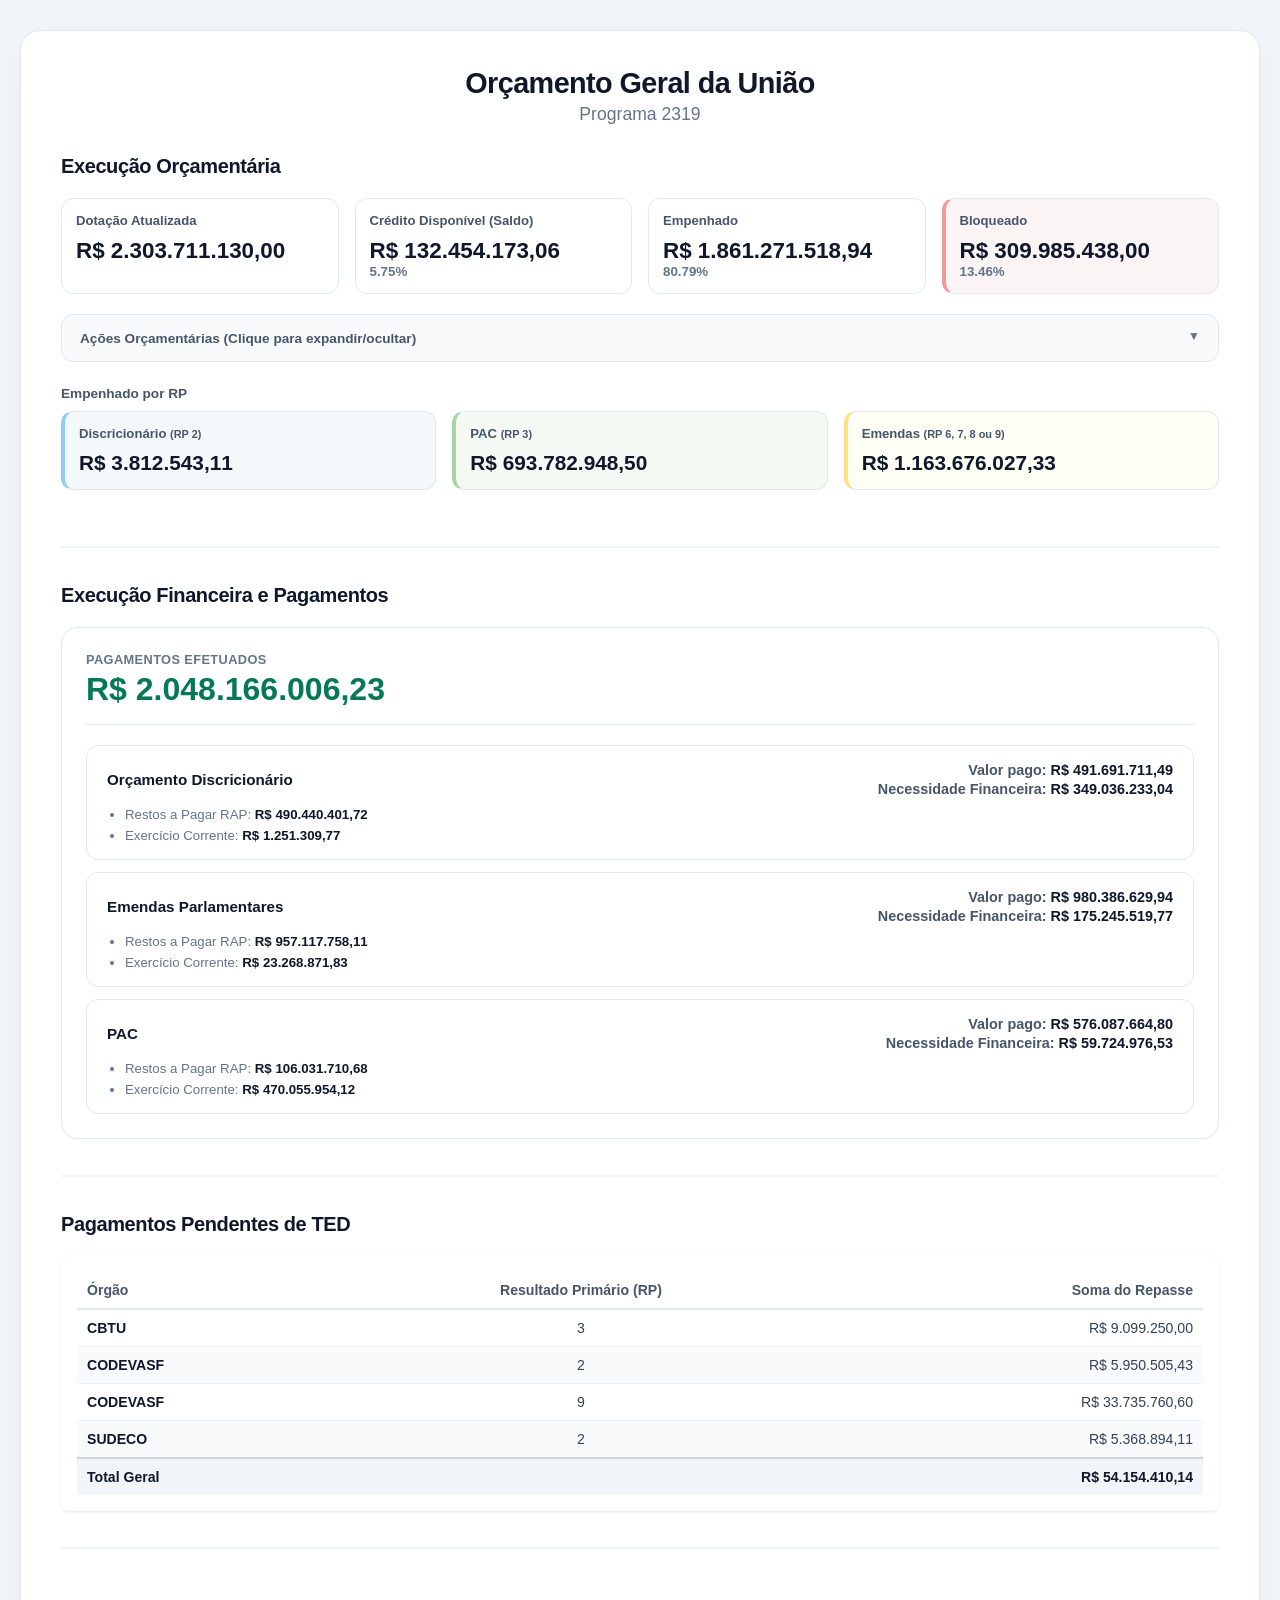
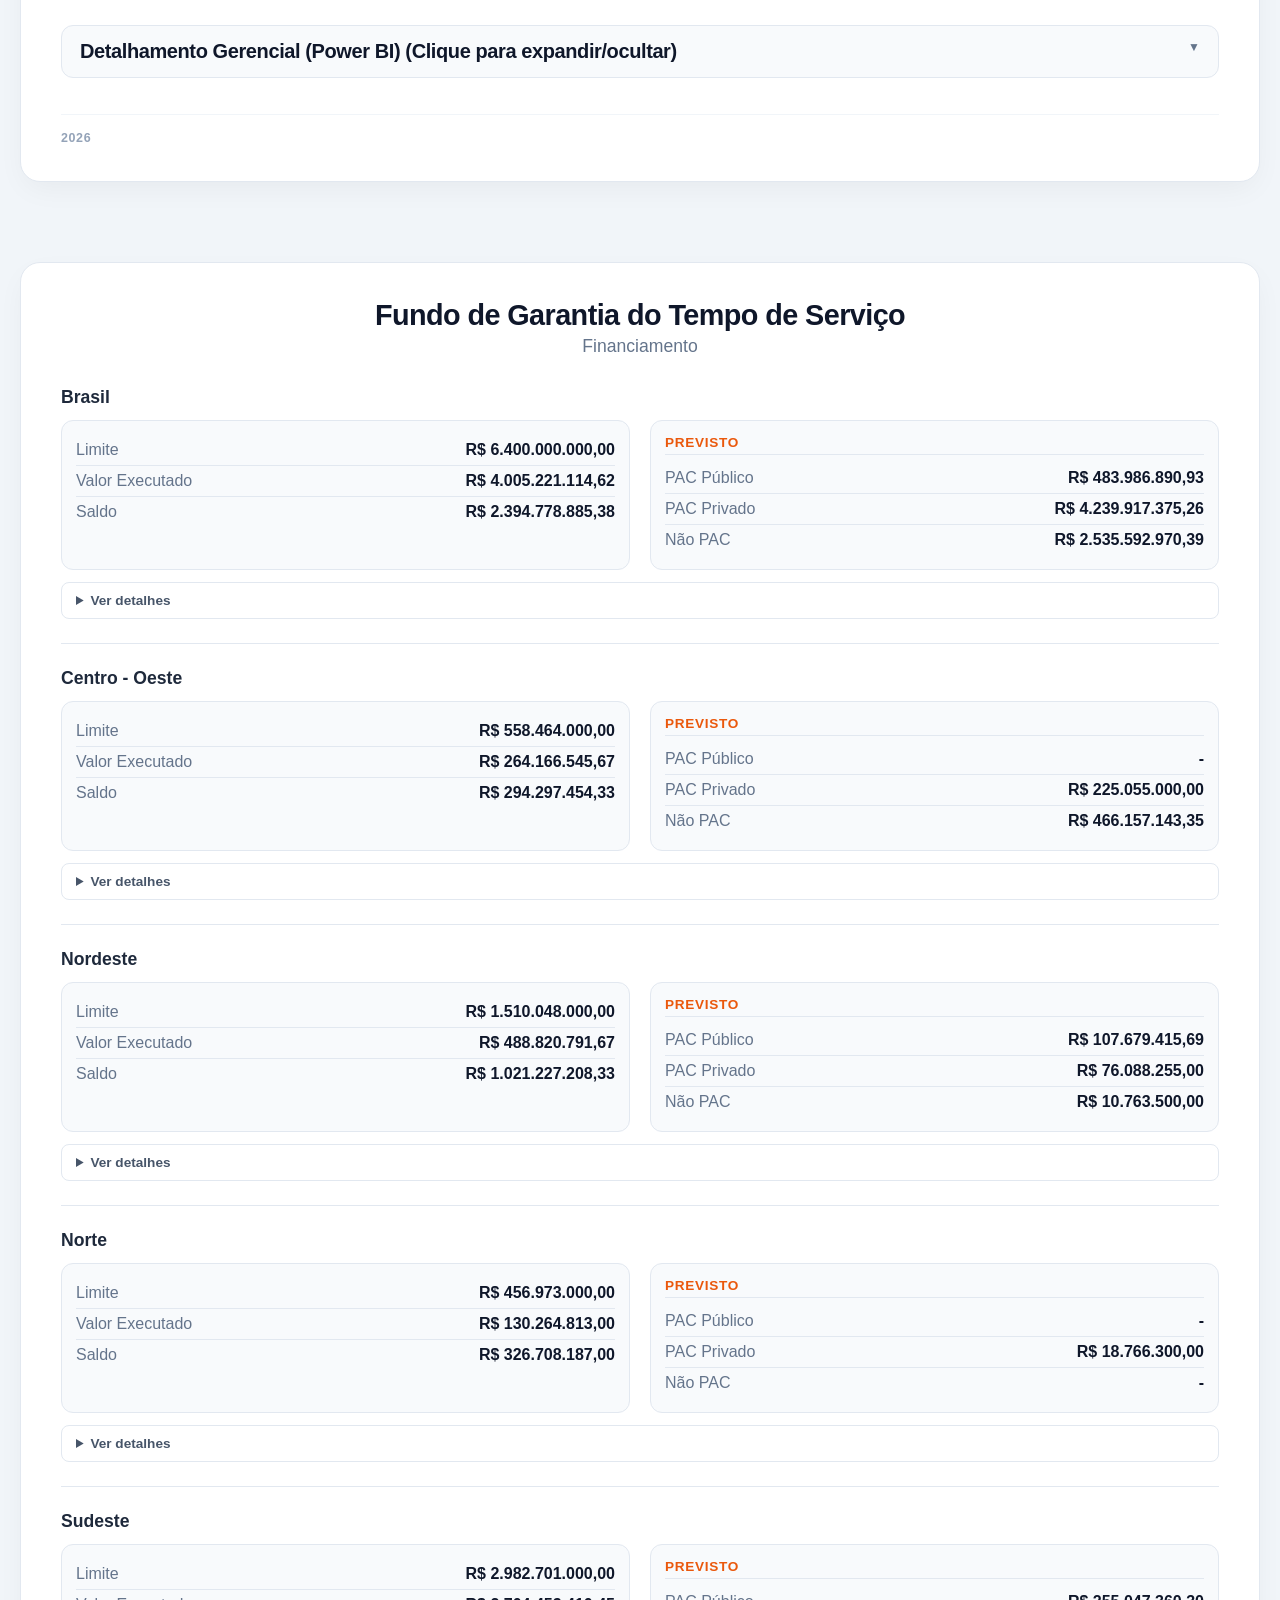
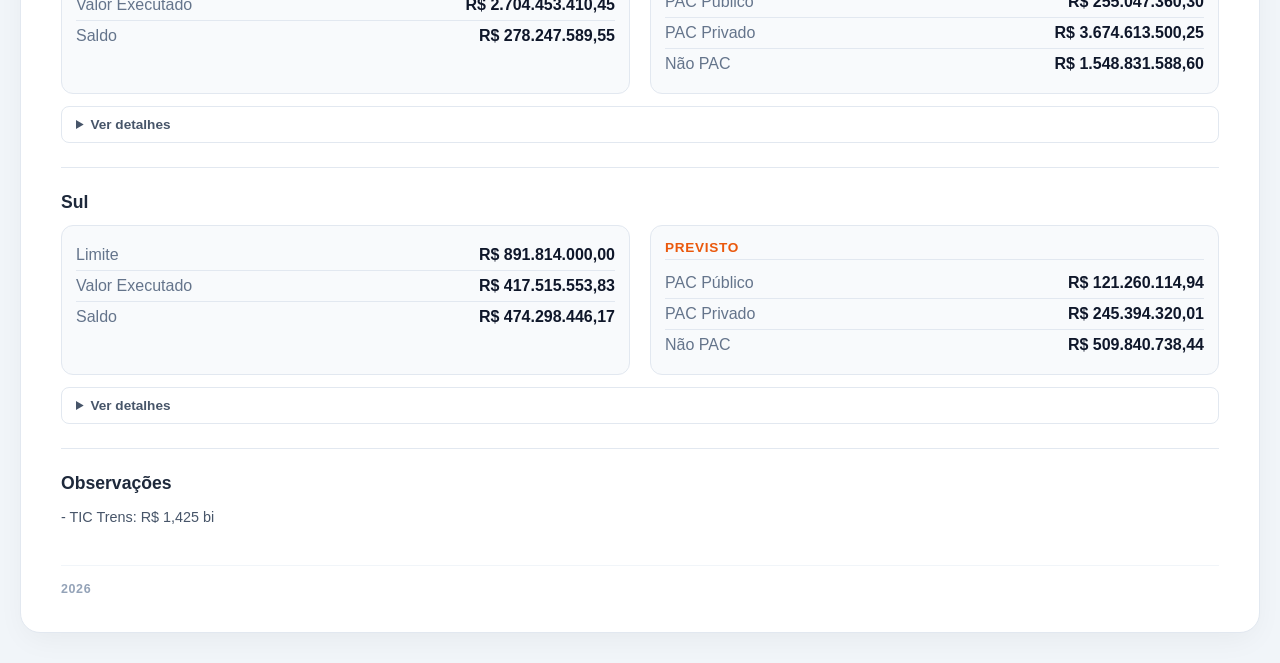
==== commit e25b687d: "rotina - 191026" ====
--- a/index.html
+++ b/index.html
@@ -250,23 +250,23 @@
                     <div class="info-card" style="background: #f8fafc; text-align: left;">
                         <table style="width: 100%; border-collapse: collapse;">
                             <tr><td style="padding: 6px 0; border-bottom: 1px solid #e2e8f0; color: #64748b; font-weight: 500;">Limite</td><td style="padding: 6px 0; border-bottom: 1px solid #e2e8f0; text-align: right; font-weight: 600; color: #0f172a;">R$ 6.400.000.000,00</td></tr>
-                            <tr><td style="padding: 6px 0; border-bottom: 1px solid #e2e8f0; color: #64748b; font-weight: 500;">Valor Executado</td><td style="padding: 6px 0; border-bottom: 1px solid #e2e8f0; text-align: right; font-weight: 600; color: #0f172a;">R$ 3.886.094.874,22</td></tr>
-                            <tr><td style="padding: 6px 0; border-bottom: none; color: #64748b; font-weight: 500;">Saldo</td><td style="padding: 6px 0; border-bottom: none; text-align: right; font-weight: 600; color: #0f172a;">R$ 2.513.905.125,78</td></tr>
-                        </table>
-                    </div>
-                    
-                    <!-- Coluna Previsto -->
-                    <div class="info-card" style="background: #f8fafc; text-align: left;">
-                        <h4 style="margin-top: 0; color: #ea580c; font-size: 0.85rem; font-weight: 600; text-transform: uppercase; letter-spacing: 0.05em; margin-bottom: 8px; border-bottom: 1px solid #e2e8f0; padding-bottom: 4px;">Previsto</h4>
-                        <table style="width: 100%; border-collapse: collapse;">
-                            <tr><td style="padding: 6px 0; border-bottom: 1px solid #e2e8f0; color: #64748b; font-weight: 500;">PAC Público</td><td style="padding: 6px 0; border-bottom: 1px solid #e2e8f0; text-align: right; font-weight: 600; color: #0f172a;">R$ 372.203.695,84</td></tr>
-                            <tr><td style="padding: 6px 0; border-bottom: 1px solid #e2e8f0; color: #64748b; font-weight: 500;">PAC Privado</td><td style="padding: 6px 0; border-bottom: 1px solid #e2e8f0; text-align: right; font-weight: 600; color: #0f172a;">R$ 4.099.776.005,05</td></tr>
+                            <tr><td style="padding: 6px 0; border-bottom: 1px solid #e2e8f0; color: #64748b; font-weight: 500;">Valor Executado</td><td style="padding: 6px 0; border-bottom: 1px solid #e2e8f0; text-align: right; font-weight: 600; color: #0f172a;">R$ 4.005.221.114,62</td></tr>
+                            <tr><td style="padding: 6px 0; border-bottom: none; color: #64748b; font-weight: 500;">Saldo</td><td style="padding: 6px 0; border-bottom: none; text-align: right; font-weight: 600; color: #0f172a;">R$ 2.394.778.885,38</td></tr>
+                        </table>
+                    </div>
+                    
+                    <!-- Coluna Previsto -->
+                    <div class="info-card" style="background: #f8fafc; text-align: left;">
+                        <h4 style="margin-top: 0; color: #ea580c; font-size: 0.85rem; font-weight: 600; text-transform: uppercase; letter-spacing: 0.05em; margin-bottom: 8px; border-bottom: 1px solid #e2e8f0; padding-bottom: 4px;">Previsto</h4>
+                        <table style="width: 100%; border-collapse: collapse;">
+                            <tr><td style="padding: 6px 0; border-bottom: 1px solid #e2e8f0; color: #64748b; font-weight: 500;">PAC Público</td><td style="padding: 6px 0; border-bottom: 1px solid #e2e8f0; text-align: right; font-weight: 600; color: #0f172a;">R$ 483.986.890,93</td></tr>
+                            <tr><td style="padding: 6px 0; border-bottom: 1px solid #e2e8f0; color: #64748b; font-weight: 500;">PAC Privado</td><td style="padding: 6px 0; border-bottom: 1px solid #e2e8f0; text-align: right; font-weight: 600; color: #0f172a;">R$ 4.239.917.375,26</td></tr>
                             <tr><td style="padding: 6px 0; border-bottom: none; color: #64748b; font-weight: 500;">Não PAC</td><td style="padding: 6px 0; border-bottom: none; text-align: right; font-weight: 600; color: #0f172a;">R$ 2.535.592.970,39</td></tr>
                         </table>
                     </div>
                 </div>
 
-                <details class="submenu"><summary>Ver detalhes</summary><ul><li><span class="sub-label">A CONTRATAR AVANÇAR:</span> <span class="sub-value">R$ 1.826.039.239,86</span></li><li><span class="sub-label">A CONTRATAR GM PRIVADO:</span> <span class="sub-value">R$ 2.789.935.189,55</span></li><li><span class="sub-label">A CONTRATAR GM PÚBLICO:</span> <span class="sub-value">R$ 277.203.695,84</span></li><li><span class="sub-label">A CONTRATAR REFROTA PRIVADO:</span> <span class="sub-value">R$ 1.263.818.160,50</span></li><li><span class="sub-label">A CONTRATAR REFROTA PÚBLICO:</span> <span class="sub-value">R$ 95.000.000,00</span></li><li><span class="sub-label">SELEÇÃO A PUBLICAR AVAÇAR:</span> <span class="sub-value">R$ 709.553.730,53</span></li><li><span class="sub-label">SELEÇÃO A PUBLICAR REFROTA PRIVADO:</span> <span class="sub-value">R$ 46.022.655,00</span></li><li><span class="sub-label">CONTRATADO AVANÇAR:</span> <span class="sub-value">R$ 491.865.466,58</span></li><li><span class="sub-label">CONTRATADO REFROTA PRIVADO:</span> <span class="sub-value">R$ 2.583.476.591,22</span></li><li><span class="sub-label">CONTRATADO REFROTA PÚBLICO:</span> <span class="sub-value">R$ 237.912.000,00</span></li><li><span class="sub-label">CONTRATADO GM PÚBLICO:</span> <span class="sub-value">R$ 572.840.816,42</span></li></ul></details>
+                <details class="submenu"><summary>Ver detalhes</summary><ul><li><span class="sub-label">A CONTRATAR AVANÇAR:</span> <span class="sub-value">R$ 1.860.803.102,44</span></li><li><span class="sub-label">A CONTRATAR GM PRIVADO:</span> <span class="sub-value">R$ 2.789.935.189,55</span></li><li><span class="sub-label">A CONTRATAR GM PÚBLICO:</span> <span class="sub-value">R$ 318.986.890,93</span></li><li><span class="sub-label">A CONTRATAR REFROTA PRIVADO:</span> <span class="sub-value">R$ 1.349.478.140,50</span></li><li><span class="sub-label">A CONTRATAR REFROTA PÚBLICO:</span> <span class="sub-value">R$ 165.000.000,00</span></li><li><span class="sub-label">SELEÇÃO A PUBLICAR AVAÇAR:</span> <span class="sub-value">R$ 674.789.867,95</span></li><li><span class="sub-label">SELEÇÃO A PUBLICAR REFROTA PRIVADO:</span> <span class="sub-value">R$ 100.504.045,21</span></li><li><span class="sub-label">CONTRATADO AVANÇAR:</span> <span class="sub-value">R$ 491.865.466,58</span></li><li><span class="sub-label">CONTRATADO REFROTA PRIVADO:</span> <span class="sub-value">R$ 2.607.602.831,62</span></li><li><span class="sub-label">CONTRATADO REFROTA PÚBLICO:</span> <span class="sub-value">R$ 332.912.000,00</span></li><li><span class="sub-label">CONTRATADO GM PÚBLICO:</span> <span class="sub-value">R$ 572.840.816,42</span></li></ul></details>
             </div>
     
             <div style="margin-bottom: 24px; padding-bottom: 24px; border-bottom: 1px solid #e2e8f0;">
@@ -277,8 +277,8 @@
                     <div class="info-card" style="background: #f8fafc; text-align: left;">
                         <table style="width: 100%; border-collapse: collapse;">
                             <tr><td style="padding: 6px 0; border-bottom: 1px solid #e2e8f0; color: #64748b; font-weight: 500;">Limite</td><td style="padding: 6px 0; border-bottom: 1px solid #e2e8f0; text-align: right; font-weight: 600; color: #0f172a;">R$ 558.464.000,00</td></tr>
-                            <tr><td style="padding: 6px 0; border-bottom: 1px solid #e2e8f0; color: #64748b; font-weight: 500;">Valor Executado</td><td style="padding: 6px 0; border-bottom: 1px solid #e2e8f0; text-align: right; font-weight: 600; color: #0f172a;">R$ 261.057.910,07</td></tr>
-                            <tr><td style="padding: 6px 0; border-bottom: none; color: #64748b; font-weight: 500;">Saldo</td><td style="padding: 6px 0; border-bottom: none; text-align: right; font-weight: 600; color: #0f172a;">R$ 297.406.089,93</td></tr>
+                            <tr><td style="padding: 6px 0; border-bottom: 1px solid #e2e8f0; color: #64748b; font-weight: 500;">Valor Executado</td><td style="padding: 6px 0; border-bottom: 1px solid #e2e8f0; text-align: right; font-weight: 600; color: #0f172a;">R$ 264.166.545,67</td></tr>
+                            <tr><td style="padding: 6px 0; border-bottom: none; color: #64748b; font-weight: 500;">Saldo</td><td style="padding: 6px 0; border-bottom: none; text-align: right; font-weight: 600; color: #0f172a;">R$ 294.297.454,33</td></tr>
                         </table>
                     </div>
                     
@@ -293,7 +293,7 @@
                     </div>
                 </div>
 
-                <details class="submenu"><summary>Ver detalhes</summary><ul><li><span class="sub-label">A CONTRATAR AVANÇAR:</span> <span class="sub-value">R$ 18.807.909,96</span></li><li><span class="sub-label">A CONTRATAR GM PRIVADO:</span> <span class="sub-value"> R$ -   </span></li><li><span class="sub-label">A CONTRATAR GM PÚBLICO:</span> <span class="sub-value"> R$ -   </span></li><li><span class="sub-label">A CONTRATAR REFROTA PRIVADO:</span> <span class="sub-value">R$ 225.055.000,00</span></li><li><span class="sub-label">A CONTRATAR REFROTA PÚBLICO:</span> <span class="sub-value"> R$ -   </span></li><li><span class="sub-label">SELEÇÃO A PUBLICAR AVAÇAR:</span> <span class="sub-value">R$ 447.349.233,39</span></li><li><span class="sub-label">SELEÇÃO A PUBLICAR REFROTA PRIVADO:</span> <span class="sub-value"> R$ -   </span></li><li><span class="sub-label">CONTRATADO AVANÇAR:</span> <span class="sub-value">R$ 136.099.957,27</span></li><li><span class="sub-label">CONTRATADO REFROTA PRIVADO:</span> <span class="sub-value">R$ 124.957.952,80</span></li><li><span class="sub-label">CONTRATADO REFROTA PÚBLICO:</span> <span class="sub-value"> R$ -   </span></li><li><span class="sub-label">CONTRATADO GM PÚBLICO:</span> <span class="sub-value"> R$ -   </span></li></ul></details>
+                <details class="submenu"><summary>Ver detalhes</summary><ul><li><span class="sub-label">A CONTRATAR AVANÇAR:</span> <span class="sub-value">R$ 18.807.909,96</span></li><li><span class="sub-label">A CONTRATAR GM PRIVADO:</span> <span class="sub-value"> R$ -   </span></li><li><span class="sub-label">A CONTRATAR GM PÚBLICO:</span> <span class="sub-value"> R$ -   </span></li><li><span class="sub-label">A CONTRATAR REFROTA PRIVADO:</span> <span class="sub-value">R$ 225.055.000,00</span></li><li><span class="sub-label">A CONTRATAR REFROTA PÚBLICO:</span> <span class="sub-value"> R$ -   </span></li><li><span class="sub-label">SELEÇÃO A PUBLICAR AVAÇAR:</span> <span class="sub-value">R$ 447.349.233,39</span></li><li><span class="sub-label">SELEÇÃO A PUBLICAR REFROTA PRIVADO:</span> <span class="sub-value"> R$ -   </span></li><li><span class="sub-label">CONTRATADO AVANÇAR:</span> <span class="sub-value">R$ 136.099.957,27</span></li><li><span class="sub-label">CONTRATADO REFROTA PRIVADO:</span> <span class="sub-value">R$ 128.066.588,40</span></li><li><span class="sub-label">CONTRATADO REFROTA PÚBLICO:</span> <span class="sub-value"> R$ -   </span></li><li><span class="sub-label">CONTRATADO GM PÚBLICO:</span> <span class="sub-value">R$ -   </span></li></ul></details>
             </div>
     
             <div style="margin-bottom: 24px; padding-bottom: 24px; border-bottom: 1px solid #e2e8f0;">
@@ -304,23 +304,23 @@
                     <div class="info-card" style="background: #f8fafc; text-align: left;">
                         <table style="width: 100%; border-collapse: collapse;">
                             <tr><td style="padding: 6px 0; border-bottom: 1px solid #e2e8f0; color: #64748b; font-weight: 500;">Limite</td><td style="padding: 6px 0; border-bottom: 1px solid #e2e8f0; text-align: right; font-weight: 600; color: #0f172a;">R$ 1.510.048.000,00</td></tr>
-                            <tr><td style="padding: 6px 0; border-bottom: 1px solid #e2e8f0; color: #64748b; font-weight: 500;">Valor Executado</td><td style="padding: 6px 0; border-bottom: 1px solid #e2e8f0; text-align: right; font-weight: 600; color: #0f172a;">R$ 389.742.441,67</td></tr>
-                            <tr><td style="padding: 6px 0; border-bottom: none; color: #64748b; font-weight: 500;">Saldo</td><td style="padding: 6px 0; border-bottom: none; text-align: right; font-weight: 600; color: #0f172a;">R$ 1.120.305.558,33</td></tr>
-                        </table>
-                    </div>
-                    
-                    <!-- Coluna Previsto -->
-                    <div class="info-card" style="background: #f8fafc; text-align: left;">
-                        <h4 style="margin-top: 0; color: #ea580c; font-size: 0.85rem; font-weight: 600; text-transform: uppercase; letter-spacing: 0.05em; margin-bottom: 8px; border-bottom: 1px solid #e2e8f0; padding-bottom: 4px;">Previsto</h4>
-                        <table style="width: 100%; border-collapse: collapse;">
-                            <tr><td style="padding: 6px 0; border-bottom: 1px solid #e2e8f0; color: #64748b; font-weight: 500;">PAC Público</td><td style="padding: 6px 0; border-bottom: 1px solid #e2e8f0; text-align: right; font-weight: 600; color: #0f172a;">R$ 202.679.415,69</td></tr>
+                            <tr><td style="padding: 6px 0; border-bottom: 1px solid #e2e8f0; color: #64748b; font-weight: 500;">Valor Executado</td><td style="padding: 6px 0; border-bottom: 1px solid #e2e8f0; text-align: right; font-weight: 600; color: #0f172a;">R$ 488.820.791,67</td></tr>
+                            <tr><td style="padding: 6px 0; border-bottom: none; color: #64748b; font-weight: 500;">Saldo</td><td style="padding: 6px 0; border-bottom: none; text-align: right; font-weight: 600; color: #0f172a;">R$ 1.021.227.208,33</td></tr>
+                        </table>
+                    </div>
+                    
+                    <!-- Coluna Previsto -->
+                    <div class="info-card" style="background: #f8fafc; text-align: left;">
+                        <h4 style="margin-top: 0; color: #ea580c; font-size: 0.85rem; font-weight: 600; text-transform: uppercase; letter-spacing: 0.05em; margin-bottom: 8px; border-bottom: 1px solid #e2e8f0; padding-bottom: 4px;">Previsto</h4>
+                        <table style="width: 100%; border-collapse: collapse;">
+                            <tr><td style="padding: 6px 0; border-bottom: 1px solid #e2e8f0; color: #64748b; font-weight: 500;">PAC Público</td><td style="padding: 6px 0; border-bottom: 1px solid #e2e8f0; text-align: right; font-weight: 600; color: #0f172a;">R$ 107.679.415,69</td></tr>
                             <tr><td style="padding: 6px 0; border-bottom: 1px solid #e2e8f0; color: #64748b; font-weight: 500;">PAC Privado</td><td style="padding: 6px 0; border-bottom: 1px solid #e2e8f0; text-align: right; font-weight: 600; color: #0f172a;">R$ 76.088.255,00</td></tr>
                             <tr><td style="padding: 6px 0; border-bottom: none; color: #64748b; font-weight: 500;">Não PAC</td><td style="padding: 6px 0; border-bottom: none; text-align: right; font-weight: 600; color: #0f172a;">R$ 10.763.500,00</td></tr>
                         </table>
                     </div>
                 </div>
 
-                <details class="submenu"><summary>Ver detalhes</summary><ul><li><span class="sub-label">A CONTRATAR AVANÇAR:</span> <span class="sub-value">R$ 10.763.500,00</span></li><li><span class="sub-label">A CONTRATAR GM PRIVADO:</span> <span class="sub-value"> R$ -   </span></li><li><span class="sub-label">A CONTRATAR GM PÚBLICO:</span> <span class="sub-value">R$ 107.679.415,69</span></li><li><span class="sub-label">A CONTRATAR REFROTA PRIVADO:</span> <span class="sub-value">R$ 52.250.000,00</span></li><li><span class="sub-label">A CONTRATAR REFROTA PÚBLICO:</span> <span class="sub-value">R$ 95.000.000,00</span></li><li><span class="sub-label">SELEÇÃO A PUBLICAR AVAÇAR:</span> <span class="sub-value"> R$ -   </span></li><li><span class="sub-label">SELEÇÃO A PUBLICAR REFROTA PRIVADO:</span> <span class="sub-value">R$ 23.838.255,00</span></li><li><span class="sub-label">CONTRATADO AVANÇAR:</span> <span class="sub-value"> R$ -   </span></li><li><span class="sub-label">CONTRATADO REFROTA PRIVADO:</span> <span class="sub-value">R$ 264.154.897,31</span></li><li><span class="sub-label">CONTRATADO REFROTA PÚBLICO:</span> <span class="sub-value">R$ 95.000.000,00</span></li><li><span class="sub-label">CONTRATADO GM PÚBLICO:</span> <span class="sub-value">R$ 30.587.544,36</span></li></ul></details>
+                <details class="submenu"><summary>Ver detalhes</summary><ul><li><span class="sub-label">A CONTRATAR AVANÇAR:</span> <span class="sub-value">R$ 10.763.500,00</span></li><li><span class="sub-label">A CONTRATAR GM PRIVADO:</span> <span class="sub-value"> R$ -   </span></li><li><span class="sub-label">A CONTRATAR GM PÚBLICO:</span> <span class="sub-value">R$ 107.679.415,69</span></li><li><span class="sub-label">A CONTRATAR REFROTA PRIVADO:</span> <span class="sub-value">R$ 76.088.255,00</span></li><li><span class="sub-label">A CONTRATAR REFROTA PÚBLICO:</span> <span class="sub-value"> R$ -   </span></li><li><span class="sub-label">SELEÇÃO A PUBLICAR AVAÇAR:</span> <span class="sub-value"> R$ -   </span></li><li><span class="sub-label">SELEÇÃO A PUBLICAR REFROTA PRIVADO:</span> <span class="sub-value"> R$ -   </span></li><li><span class="sub-label">CONTRATADO AVANÇAR:</span> <span class="sub-value"> R$ -   </span></li><li><span class="sub-label">CONTRATADO REFROTA PRIVADO:</span> <span class="sub-value">R$ 268.233.247,31</span></li><li><span class="sub-label">CONTRATADO REFROTA PÚBLICO:</span> <span class="sub-value">R$ 190.000.000,00</span></li><li><span class="sub-label">CONTRATADO GM PÚBLICO:</span> <span class="sub-value">R$ 30.587.544,36</span></li></ul></details>
             </div>
     
             <div style="margin-bottom: 24px; padding-bottom: 24px; border-bottom: 1px solid #e2e8f0;">
@@ -358,23 +358,23 @@
                     <div class="info-card" style="background: #f8fafc; text-align: left;">
                         <table style="width: 100%; border-collapse: collapse;">
                             <tr><td style="padding: 6px 0; border-bottom: 1px solid #e2e8f0; color: #64748b; font-weight: 500;">Limite</td><td style="padding: 6px 0; border-bottom: 1px solid #e2e8f0; text-align: right; font-weight: 600; color: #0f172a;">R$ 2.982.701.000,00</td></tr>
-                            <tr><td style="padding: 6px 0; border-bottom: 1px solid #e2e8f0; color: #64748b; font-weight: 500;">Valor Executado</td><td style="padding: 6px 0; border-bottom: 1px solid #e2e8f0; text-align: right; font-weight: 600; color: #0f172a;">R$ 2.691.727.400,45</td></tr>
-                            <tr><td style="padding: 6px 0; border-bottom: none; color: #64748b; font-weight: 500;">Saldo</td><td style="padding: 6px 0; border-bottom: none; text-align: right; font-weight: 600; color: #0f172a;">R$ 290.973.599,55</td></tr>
-                        </table>
-                    </div>
-                    
-                    <!-- Coluna Previsto -->
-                    <div class="info-card" style="background: #f8fafc; text-align: left;">
-                        <h4 style="margin-top: 0; color: #ea580c; font-size: 0.85rem; font-weight: 600; text-transform: uppercase; letter-spacing: 0.05em; margin-bottom: 8px; border-bottom: 1px solid #e2e8f0; padding-bottom: 4px;">Previsto</h4>
-                        <table style="width: 100%; border-collapse: collapse;">
-                            <tr><td style="padding: 6px 0; border-bottom: 1px solid #e2e8f0; color: #64748b; font-weight: 500;">PAC Público</td><td style="padding: 6px 0; border-bottom: 1px solid #e2e8f0; text-align: right; font-weight: 600; color: #0f172a;">R$ 48.264.165,21</td></tr>
-                            <tr><td style="padding: 6px 0; border-bottom: 1px solid #e2e8f0; color: #64748b; font-weight: 500;">PAC Privado</td><td style="padding: 6px 0; border-bottom: 1px solid #e2e8f0; text-align: right; font-weight: 600; color: #0f172a;">R$ 3.539.706.850,25</td></tr>
+                            <tr><td style="padding: 6px 0; border-bottom: 1px solid #e2e8f0; color: #64748b; font-weight: 500;">Valor Executado</td><td style="padding: 6px 0; border-bottom: 1px solid #e2e8f0; text-align: right; font-weight: 600; color: #0f172a;">R$ 2.704.453.410,45</td></tr>
+                            <tr><td style="padding: 6px 0; border-bottom: none; color: #64748b; font-weight: 500;">Saldo</td><td style="padding: 6px 0; border-bottom: none; text-align: right; font-weight: 600; color: #0f172a;">R$ 278.247.589,55</td></tr>
+                        </table>
+                    </div>
+                    
+                    <!-- Coluna Previsto -->
+                    <div class="info-card" style="background: #f8fafc; text-align: left;">
+                        <h4 style="margin-top: 0; color: #ea580c; font-size: 0.85rem; font-weight: 600; text-transform: uppercase; letter-spacing: 0.05em; margin-bottom: 8px; border-bottom: 1px solid #e2e8f0; padding-bottom: 4px;">Previsto</h4>
+                        <table style="width: 100%; border-collapse: collapse;">
+                            <tr><td style="padding: 6px 0; border-bottom: 1px solid #e2e8f0; color: #64748b; font-weight: 500;">PAC Público</td><td style="padding: 6px 0; border-bottom: 1px solid #e2e8f0; text-align: right; font-weight: 600; color: #0f172a;">R$ 255.047.360,30</td></tr>
+                            <tr><td style="padding: 6px 0; border-bottom: 1px solid #e2e8f0; color: #64748b; font-weight: 500;">PAC Privado</td><td style="padding: 6px 0; border-bottom: 1px solid #e2e8f0; text-align: right; font-weight: 600; color: #0f172a;">R$ 3.674.613.500,25</td></tr>
                             <tr><td style="padding: 6px 0; border-bottom: none; color: #64748b; font-weight: 500;">Não PAC</td><td style="padding: 6px 0; border-bottom: none; text-align: right; font-weight: 600; color: #0f172a;">R$ 1.548.831.588,60</td></tr>
                         </table>
                     </div>
                 </div>
 
-                <details class="submenu"><summary>Ver detalhes</summary><ul><li><span class="sub-label">A CONTRATAR AVANÇAR:</span> <span class="sub-value">R$ 1.514.067.726,02</span></li><li><span class="sub-label">A CONTRATAR GM PRIVADO:</span> <span class="sub-value">R$ 2.789.935.189,55</span></li><li><span class="sub-label">A CONTRATAR GM PÚBLICO:</span> <span class="sub-value">R$ 48.264.165,21</span></li><li><span class="sub-label">A CONTRATAR REFROTA PRIVADO:</span> <span class="sub-value">R$ 749.771.660,70</span></li><li><span class="sub-label">A CONTRATAR REFROTA PÚBLICO:</span> <span class="sub-value"> R$ -   </span></li><li><span class="sub-label">SELEÇÃO A PUBLICAR AVAÇAR:</span> <span class="sub-value">R$ 34.763.862,58</span></li><li><span class="sub-label">SELEÇÃO A PUBLICAR REFROTA PRIVADO:</span> <span class="sub-value"> R$ -   </span></li><li><span class="sub-label">CONTRATADO AVANÇAR:</span> <span class="sub-value">R$ 283.500.000,00</span></li><li><span class="sub-label">CONTRATADO REFROTA PRIVADO:</span> <span class="sub-value">R$ 1.805.662.128,39</span></li><li><span class="sub-label">CONTRATADO REFROTA PÚBLICO:</span> <span class="sub-value">R$ 60.312.000,00</span></li><li><span class="sub-label">CONTRATADO GM PÚBLICO:</span> <span class="sub-value">R$ 542.253.272,06</span></li></ul></details>
+                <details class="submenu"><summary>Ver detalhes</summary><ul><li><span class="sub-label">A CONTRATAR AVANÇAR:</span> <span class="sub-value">R$ 1.548.831.588,60</span></li><li><span class="sub-label">A CONTRATAR GM PRIVADO:</span> <span class="sub-value">R$ 2.789.935.189,55</span></li><li><span class="sub-label">A CONTRATAR GM PÚBLICO:</span> <span class="sub-value">R$ 90.047.360,30</span></li><li><span class="sub-label">A CONTRATAR REFROTA PRIVADO:</span> <span class="sub-value">R$ 815.362.985,70</span></li><li><span class="sub-label">A CONTRATAR REFROTA PÚBLICO:</span> <span class="sub-value">R$ 165.000.000,00</span></li><li><span class="sub-label">SELEÇÃO A PUBLICAR AVAÇAR:</span> <span class="sub-value"> R$ -   </span></li><li><span class="sub-label">SELEÇÃO A PUBLICAR REFROTA PRIVADO:</span> <span class="sub-value">R$ 69.315.325,00</span></li><li><span class="sub-label">CONTRATADO AVANÇAR:</span> <span class="sub-value">R$ 283.500.000,00</span></li><li><span class="sub-label">CONTRATADO REFROTA PRIVADO:</span> <span class="sub-value">R$ 1.818.388.138,39</span></li><li><span class="sub-label">CONTRATADO REFROTA PÚBLICO:</span> <span class="sub-value">R$ 60.312.000,00</span></li><li><span class="sub-label">CONTRATADO GM PÚBLICO:</span> <span class="sub-value">R$ 542.253.272,06</span></li></ul></details>
             </div>
     
             <div style="margin-bottom: 24px; padding-bottom: 24px; border-bottom: 1px solid #e2e8f0;">
@@ -385,8 +385,8 @@
                     <div class="info-card" style="background: #f8fafc; text-align: left;">
                         <table style="width: 100%; border-collapse: collapse;">
                             <tr><td style="padding: 6px 0; border-bottom: 1px solid #e2e8f0; color: #64748b; font-weight: 500;">Limite</td><td style="padding: 6px 0; border-bottom: 1px solid #e2e8f0; text-align: right; font-weight: 600; color: #0f172a;">R$ 891.814.000,00</td></tr>
-                            <tr><td style="padding: 6px 0; border-bottom: 1px solid #e2e8f0; color: #64748b; font-weight: 500;">Valor Executado</td><td style="padding: 6px 0; border-bottom: 1px solid #e2e8f0; text-align: right; font-weight: 600; color: #0f172a;">R$ 413.302.309,03</td></tr>
-                            <tr><td style="padding: 6px 0; border-bottom: none; color: #64748b; font-weight: 500;">Saldo</td><td style="padding: 6px 0; border-bottom: none; text-align: right; font-weight: 600; color: #0f172a;">R$ 478.511.690,97</td></tr>
+                            <tr><td style="padding: 6px 0; border-bottom: 1px solid #e2e8f0; color: #64748b; font-weight: 500;">Valor Executado</td><td style="padding: 6px 0; border-bottom: 1px solid #e2e8f0; text-align: right; font-weight: 600; color: #0f172a;">R$ 417.515.553,83</td></tr>
+                            <tr><td style="padding: 6px 0; border-bottom: none; color: #64748b; font-weight: 500;">Saldo</td><td style="padding: 6px 0; border-bottom: none; text-align: right; font-weight: 600; color: #0f172a;">R$ 474.298.446,17</td></tr>
                         </table>
                     </div>
                     
@@ -395,13 +395,13 @@
                         <h4 style="margin-top: 0; color: #ea580c; font-size: 0.85rem; font-weight: 600; text-transform: uppercase; letter-spacing: 0.05em; margin-bottom: 8px; border-bottom: 1px solid #e2e8f0; padding-bottom: 4px;">Previsto</h4>
                         <table style="width: 100%; border-collapse: collapse;">
                             <tr><td style="padding: 6px 0; border-bottom: 1px solid #e2e8f0; color: #64748b; font-weight: 500;">PAC Público</td><td style="padding: 6px 0; border-bottom: 1px solid #e2e8f0; text-align: right; font-weight: 600; color: #0f172a;">R$ 121.260.114,94</td></tr>
-                            <tr><td style="padding: 6px 0; border-bottom: 1px solid #e2e8f0; color: #64748b; font-weight: 500;">PAC Privado</td><td style="padding: 6px 0; border-bottom: 1px solid #e2e8f0; text-align: right; font-weight: 600; color: #0f172a;">R$ 240.159.599,80</td></tr>
+                            <tr><td style="padding: 6px 0; border-bottom: 1px solid #e2e8f0; color: #64748b; font-weight: 500;">PAC Privado</td><td style="padding: 6px 0; border-bottom: 1px solid #e2e8f0; text-align: right; font-weight: 600; color: #0f172a;">R$ 245.394.320,01</td></tr>
                             <tr><td style="padding: 6px 0; border-bottom: none; color: #64748b; font-weight: 500;">Não PAC</td><td style="padding: 6px 0; border-bottom: none; text-align: right; font-weight: 600; color: #0f172a;">R$ 509.840.738,44</td></tr>
                         </table>
                     </div>
                 </div>
 
-                <details class="submenu"><summary>Ver detalhes</summary><ul><li><span class="sub-label">A CONTRATAR AVANÇAR:</span> <span class="sub-value">R$ 282.400.103,88</span></li><li><span class="sub-label">A CONTRATAR GM PRIVADO:</span> <span class="sub-value"> R$ -   </span></li><li><span class="sub-label">A CONTRATAR GM PÚBLICO:</span> <span class="sub-value">R$ 121.260.114,94</span></li><li><span class="sub-label">A CONTRATAR REFROTA PRIVADO:</span> <span class="sub-value">R$ 217.975.199,80</span></li><li><span class="sub-label">A CONTRATAR REFROTA PÚBLICO:</span> <span class="sub-value"> R$ -   </span></li><li><span class="sub-label">SELEÇÃO A PUBLICAR AVAÇAR:</span> <span class="sub-value">R$ 227.440.634,56</span></li><li><span class="sub-label">SELEÇÃO A PUBLICAR REFROTA PRIVADO:</span> <span class="sub-value">R$ 22.184.400,00</span></li><li><span class="sub-label">CONTRATADO AVANÇAR:</span> <span class="sub-value">R$ 72.265.509,31</span></li><li><span class="sub-label">CONTRATADO REFROTA PRIVADO:</span> <span class="sub-value">R$ 325.436.799,72</span></li><li><span class="sub-label">CONTRATADO REFROTA PÚBLICO:</span> <span class="sub-value">R$ 15.600.000,00</span></li><li><span class="sub-label">CONTRATADO GM PÚBLICO:</span> <span class="sub-value"> R$ -   </span></li></ul></details>
+                <details class="submenu"><summary>Ver detalhes</summary><ul><li><span class="sub-label">A CONTRATAR AVANÇAR:</span> <span class="sub-value">R$ 282.400.103,88</span></li><li><span class="sub-label">A CONTRATAR GM PRIVADO:</span> <span class="sub-value"> R$ -   </span></li><li><span class="sub-label">A CONTRATAR GM PÚBLICO:</span> <span class="sub-value">R$ 121.260.114,94</span></li><li><span class="sub-label">A CONTRATAR REFROTA PRIVADO:</span> <span class="sub-value">R$ 214.205.599,80</span></li><li><span class="sub-label">A CONTRATAR REFROTA PÚBLICO:</span> <span class="sub-value"> R$ -   </span></li><li><span class="sub-label">SELEÇÃO A PUBLICAR AVAÇAR:</span> <span class="sub-value">R$ 227.440.634,56</span></li><li><span class="sub-label">SELEÇÃO A PUBLICAR REFROTA PRIVADO:</span> <span class="sub-value">R$ 31.188.720,21</span></li><li><span class="sub-label">CONTRATADO AVANÇAR:</span> <span class="sub-value">R$ 72.265.509,31</span></li><li><span class="sub-label">CONTRATADO REFROTA PRIVADO:</span> <span class="sub-value">R$ 329.650.044,52</span></li><li><span class="sub-label">CONTRATADO REFROTA PÚBLICO:</span> <span class="sub-value">R$ 15.600.000,00</span></li><li><span class="sub-label">CONTRATADO GM PÚBLICO:</span> <span class="sub-value"> R$ -   </span></li></ul></details>
             </div>
     
                 <div>
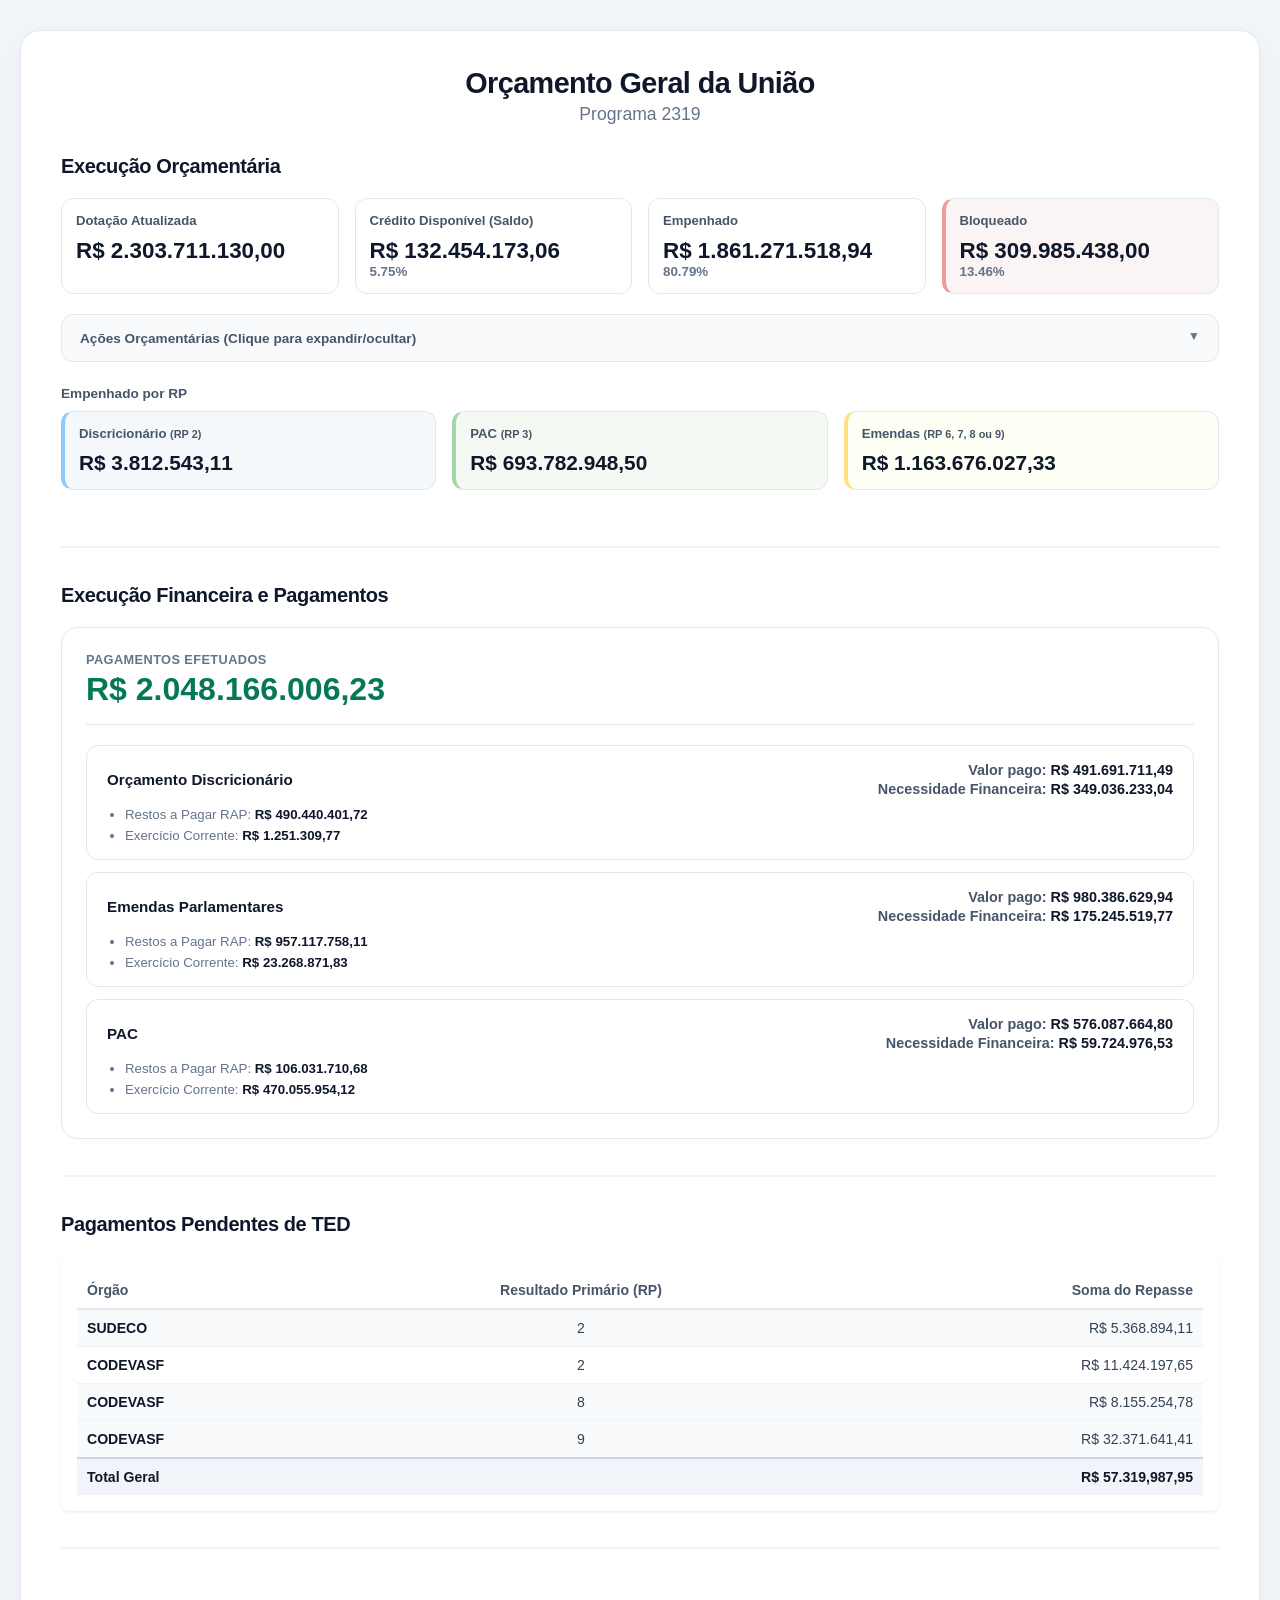
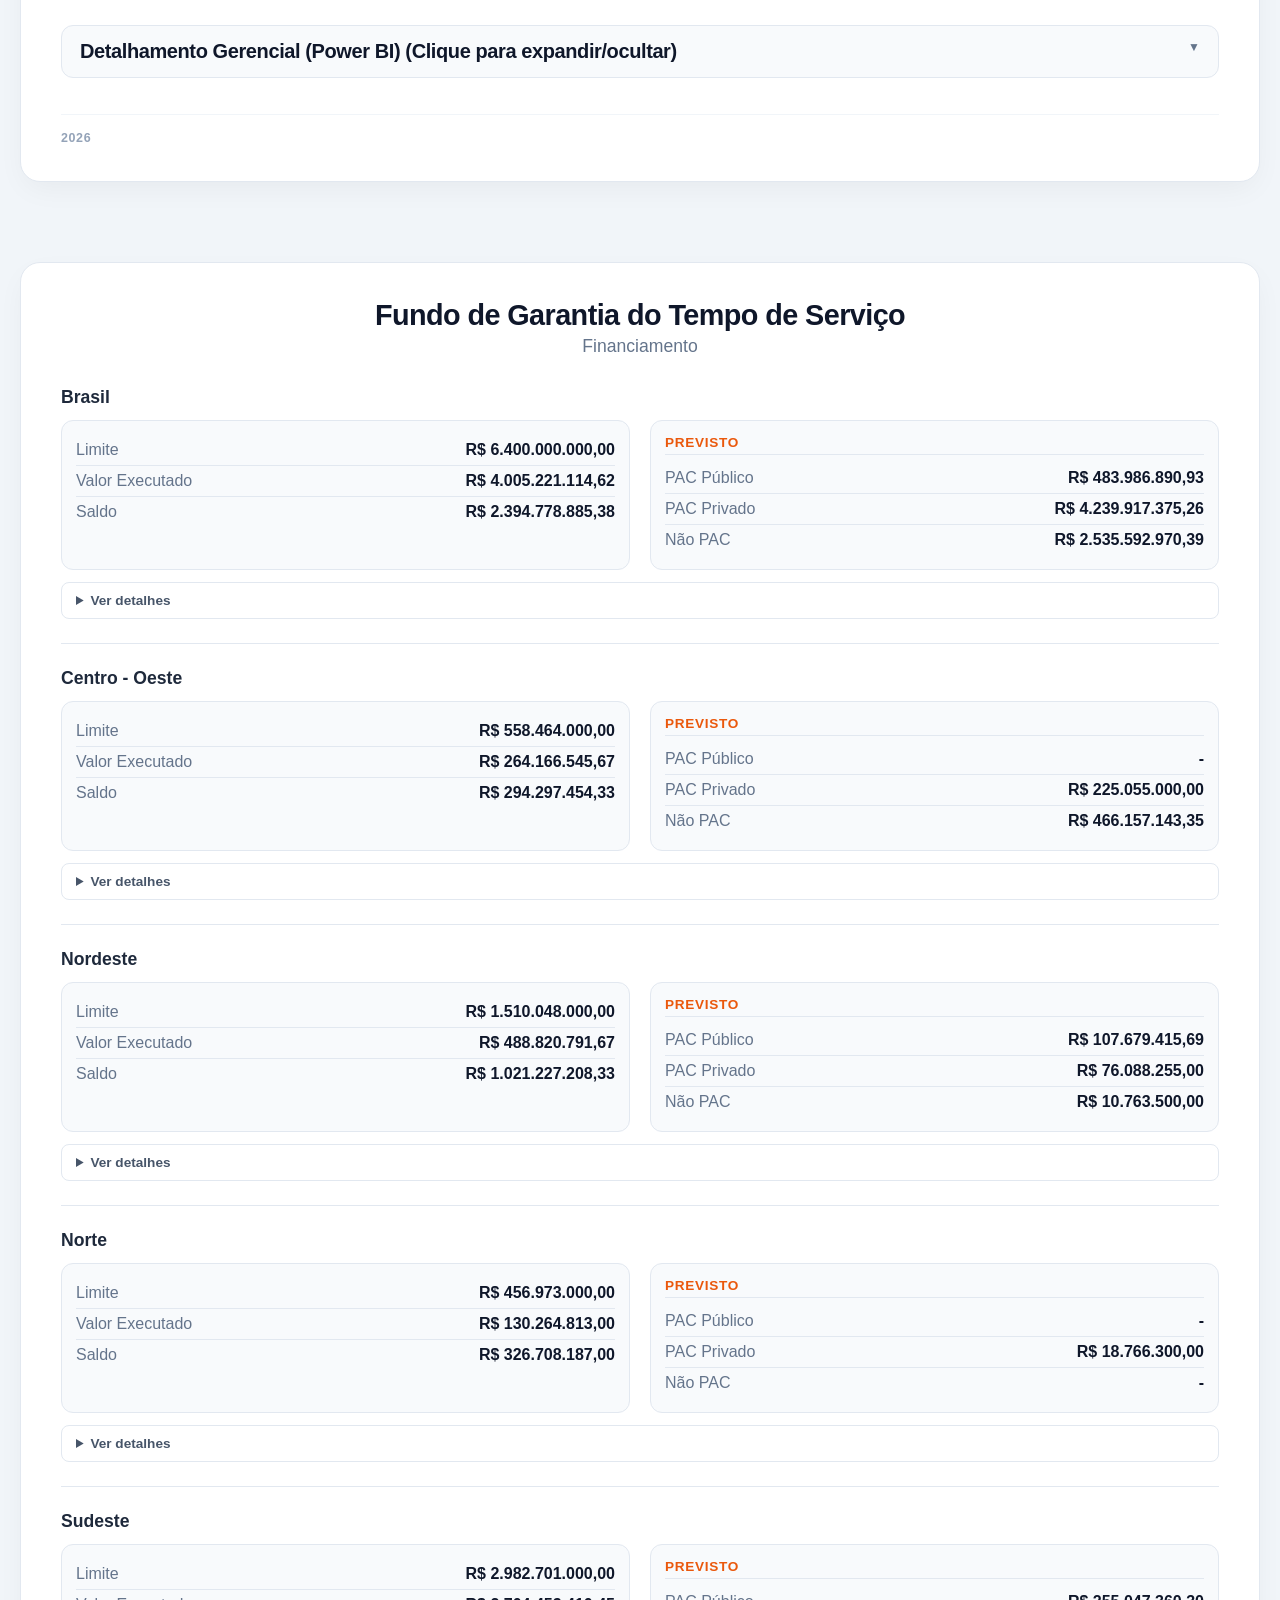
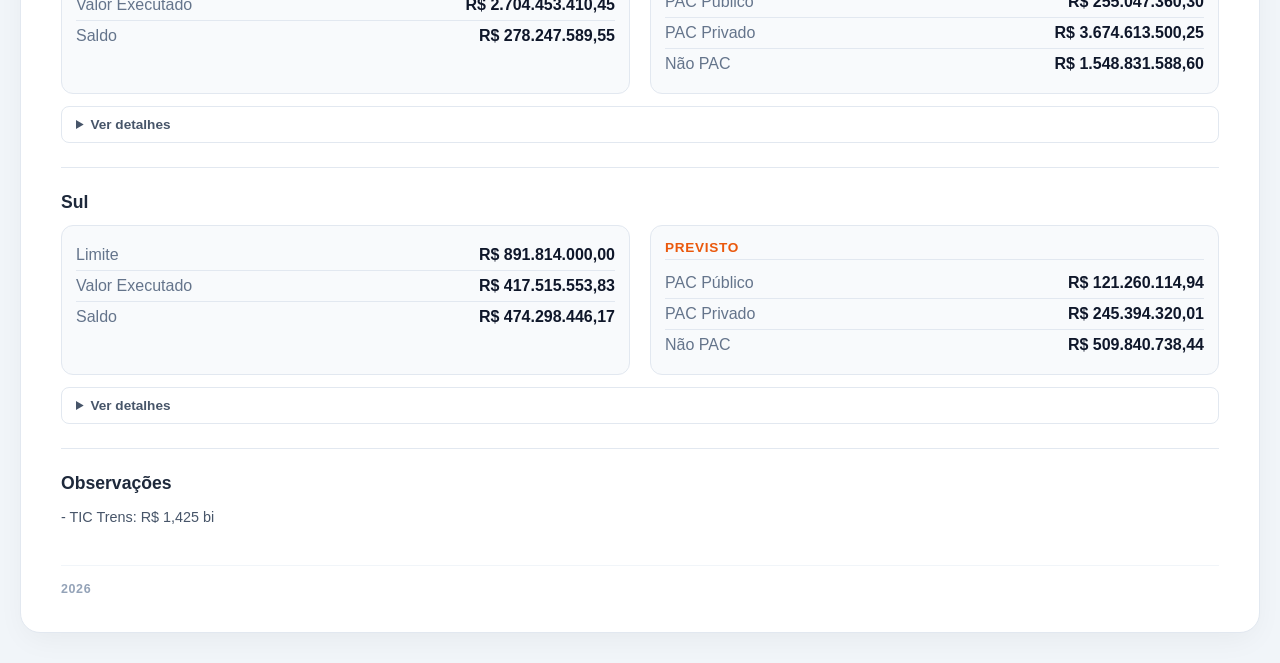
==== commit 91da0304: "correção atu 191026" ====
--- a/index.html
+++ b/index.html
@@ -160,31 +160,31 @@
               </tr>
             </thead>
             <tbody>
-              <tr style="background-color: #ffffff; border-bottom: 1px solid #edf2f7;">
-                <td style="padding: 10px; font-weight: 700; color: #0f172a;">CBTU</td>
-                <td style="padding: 10px; text-align: center; color: #334155;">3</td>
-                <td style="padding: 10px; text-align: right; color: #334155;">R$ 9.099.250,00</td>
-              </tr>
-              <tr style="background-color: #f8fafc; border-bottom: 1px solid #edf2f7;">
-                <td style="padding: 10px; font-weight: 700; color: #0f172a;">CODEVASF</td>
-                <td style="padding: 10px; text-align: center; color: #334155;">2</td>
-                <td style="padding: 10px; text-align: right; color: #334155;">R$ 5.950.505,43</td>
-              </tr>
-              <tr style="background-color: #ffffff; border-bottom: 1px solid #edf2f7;">
-                <td style="padding: 10px; font-weight: 700; color: #0f172a;">CODEVASF</td>
-                <td style="padding: 10px; text-align: center; color: #334155;">9</td>
-                <td style="padding: 10px; text-align: right; color: #334155;">R$  33.735.760,60 </td>
-              </tr>
               <tr style="background-color: #f8fafc; border-bottom: 1px solid #edf2f7;">
                 <td style="padding: 10px; font-weight: 700; color: #0f172a;">SUDECO</td>
                 <td style="padding: 10px; text-align: center; color: #334155;">2</td>
                 <td style="padding: 10px; text-align: right; color: #334155;">R$ 5.368.894,11</td>
               </tr>
+              <tr style="background-color: #ffffff; border-bottom: 1px solid #edf2f7;">
+                <td style="padding: 10px; font-weight: 700; color: #0f172a;">CODEVASF</td>
+                <td style="padding: 10px; text-align: center; color: #334155;">2</td>
+                <td style="padding: 10px; text-align: right; color: #334155;">R$  11.424.197,65 </td>
+              </tr>
+              <tr style="background-color: #f8fafc; border-bottom: 1px solid #edf2f7;">
+                <td style="padding: 10px; font-weight: 700; color: #0f172a;">CODEVASF</td>
+                <td style="padding: 10px; text-align: center; color: #334155;">8</td>
+                <td style="padding: 10px; text-align: right; color: #334155;">R$ 8.155.254,78</td>
+              </tr>
+              <tr style="background-color: #f8fafc; border-bottom: 1px solid #edf2f7;">
+                <td style="padding: 10px; font-weight: 700; color: #0f172a;">CODEVASF</td>
+                <td style="padding: 10px; text-align: center; color: #334155;">9</td>
+                <td style="padding: 10px; text-align: right; color: #334155;">R$ 32.371.641,41</td>
+              </tr>
             </tbody>
             <tfoot>
               <tr style="border-top: 2px solid #cbd5e1; font-weight: bold; background-color: #f1f5f9;">
                 <td style="padding: 10px; color: #0f172a;" colspan="2">Total Geral</td>
-                <td style="padding: 10px; text-align: right; color: #0f172a;">R$ 54.154.410,14</td>
+                <td style="padding: 10px; text-align: right; color: #0f172a;">R$ 57.319,987,95</td>
               </tr>
             </tfoot>
           </table>
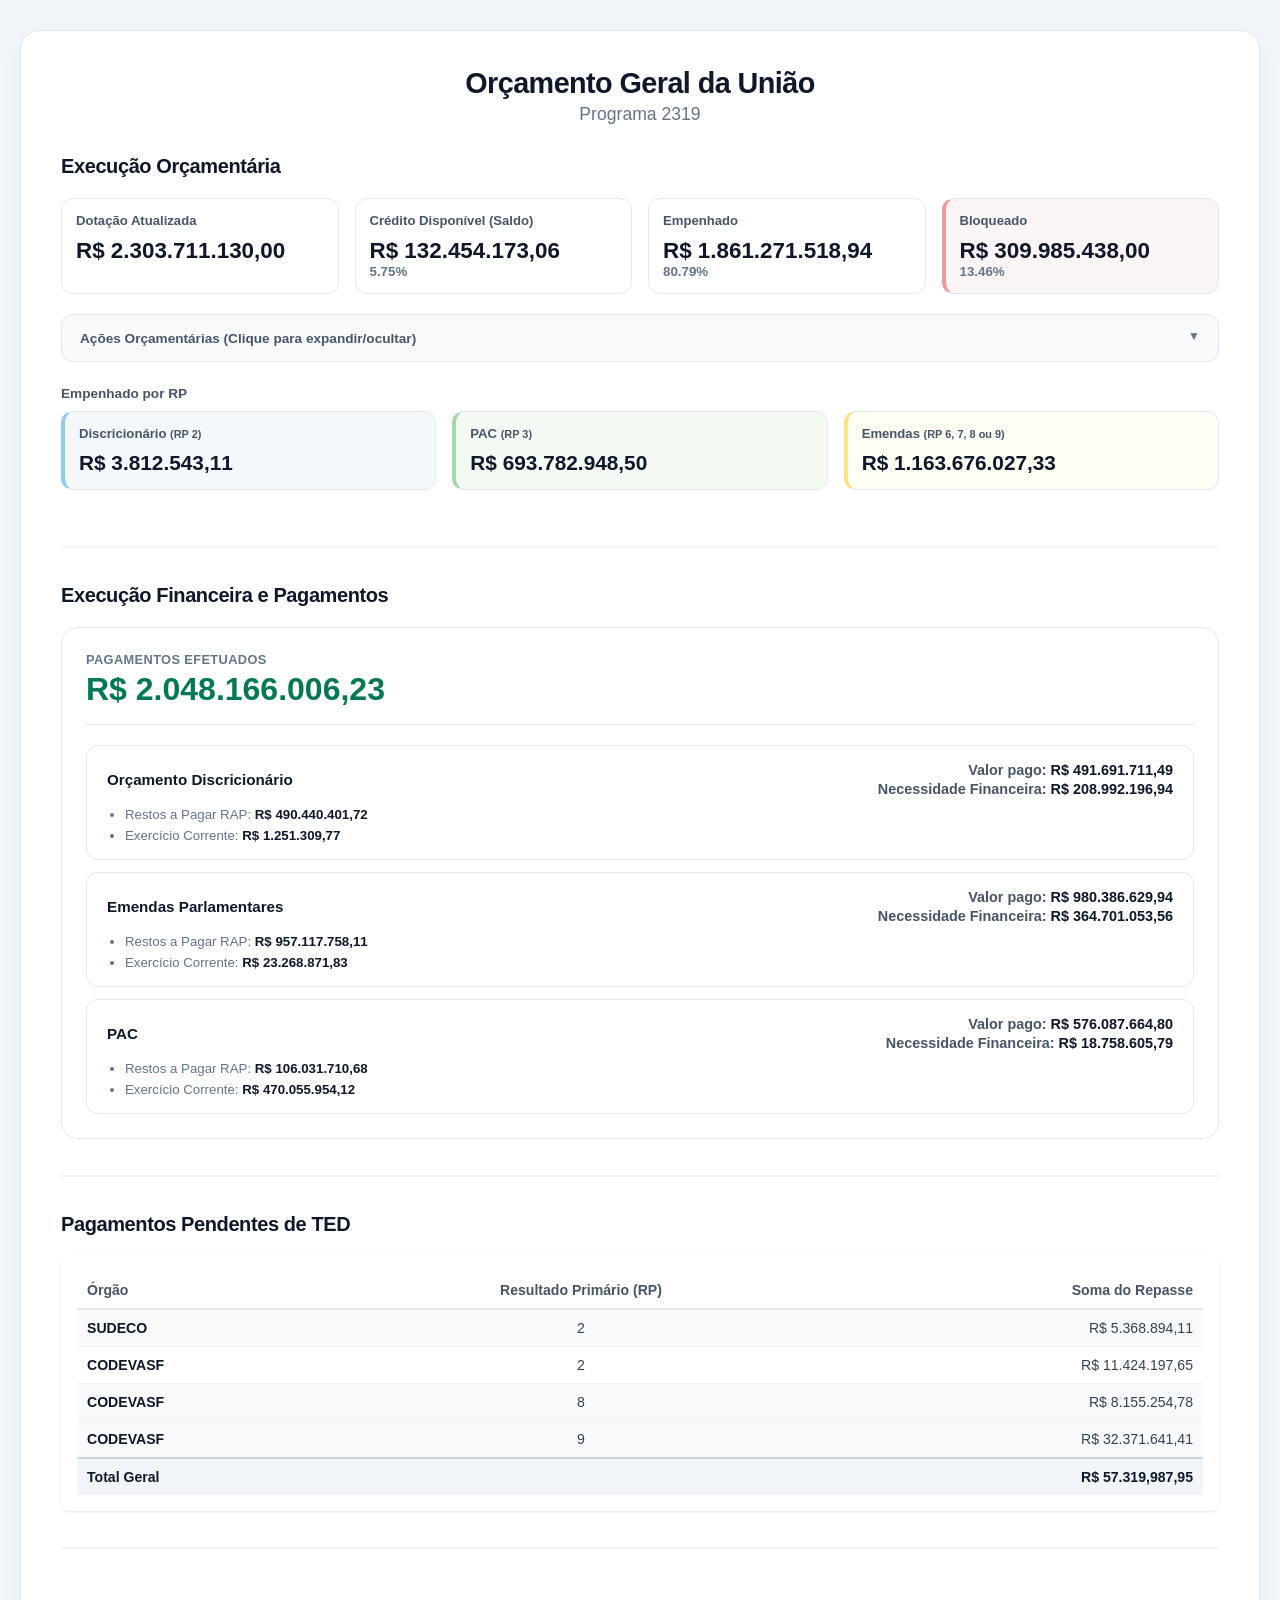
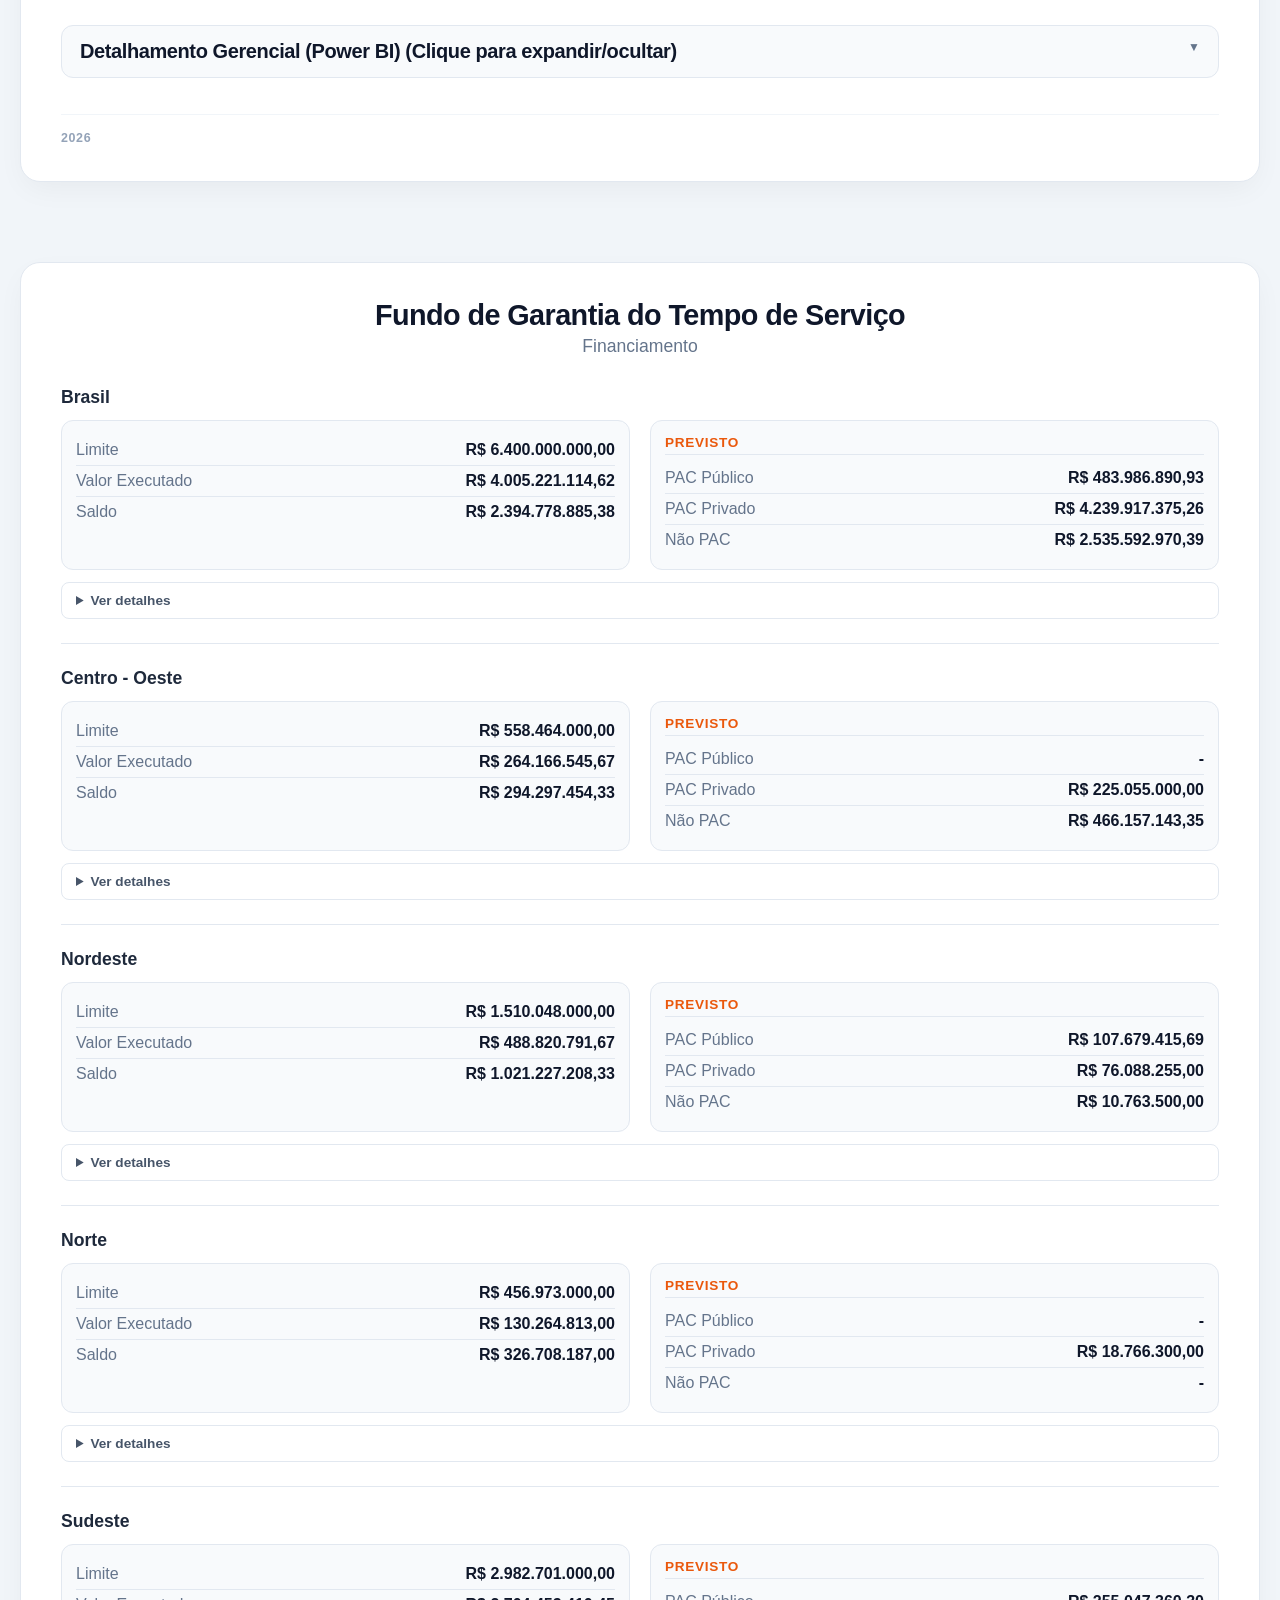
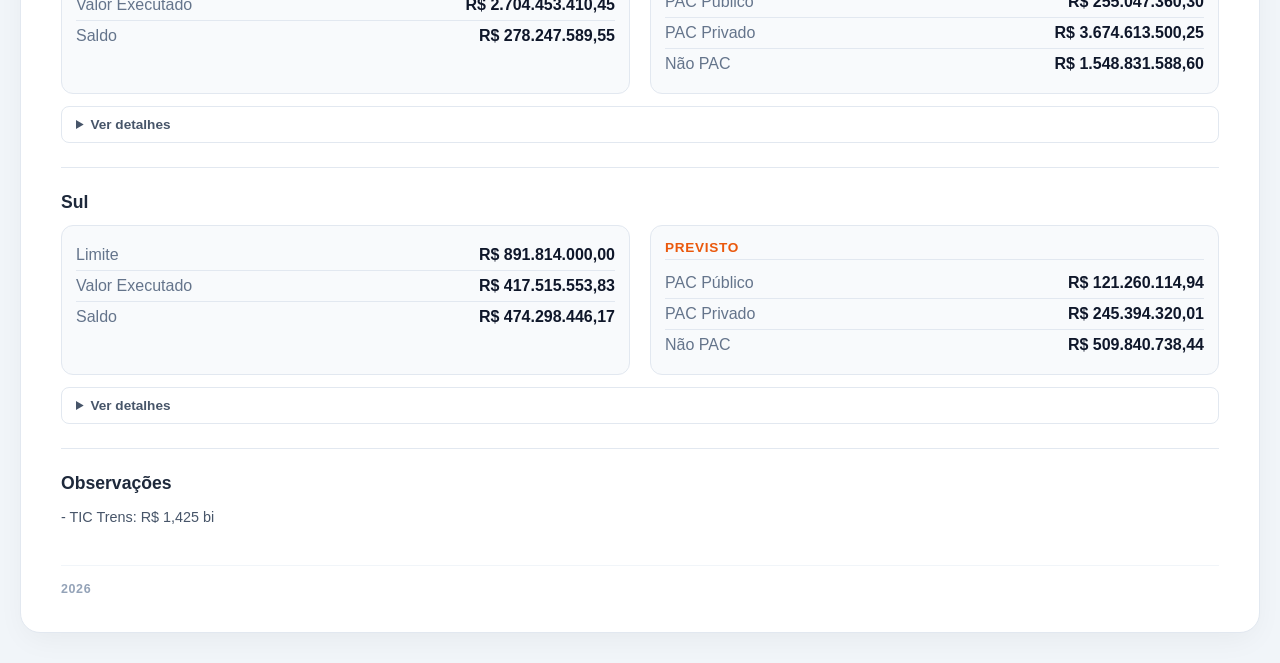
==== commit b0822590: "corr pbix atu 191026" ====
--- a/index.html
+++ b/index.html
@@ -96,7 +96,7 @@
                     Valor pago: <strong id="pag-discricionario" style="font-weight: 700; color: #0f172a;">R$ 0,00</strong>
                   </div>
                   <div style="font-size: 0.9rem; color: #475569;">
-                    Necessidade Financeira: <span style="font-weight: 700; color: #0f172a;">R$ 349.036.233,04</span>
+                    Necessidade Financeira: <span style="font-weight: 700; color: #0f172a;">R$ 208.992.196,94</span>
                   </div>
                 </div>
               </div>
@@ -114,7 +114,7 @@
                     Valor pago: <strong id="pag-emendas" style="font-weight: 700; color: #0f172a;">R$ 0,00</strong>
                   </div>
                   <div style="font-size: 0.9rem; color: #475569;">
-                    Necessidade Financeira: <span style="font-weight: 700; color: #0f172a;">R$ 175.245.519,77</span>
+                    Necessidade Financeira: <span style="font-weight: 700; color: #0f172a;">R$ 364.701.053,56</span>
                   </div>
                 </div>
               </div>
@@ -132,7 +132,7 @@
                     Valor pago: <strong id="pag-pac" style="font-weight: 700; color: #0f172a;">R$ 0,00</strong>
                   </div>
                   <div style="font-size: 0.9rem; color: #475569;">
-                    Necessidade Financeira: <span style="font-weight: 700; color: #0f172a;">R$ 59.724.976,53</span>
+                    Necessidade Financeira: <span style="font-weight: 700; color: #0f172a;">R$ 18.758.605,79</span>
                   </div>
                 </div>
               </div>
@@ -202,11 +202,11 @@
           <div class="actions-dropdown-content" style="margin-top: 16px;">
             <div class="powerbi-container">
               <iframe title="painelgerencial" 
-                      src="https://app.fabric.microsoft.com/view?r=eyJrIjoiMzFkYzczZjYtNTQwMC00ODMxLTg5N2UtOGYyZmZiMDNmMTRkIiwidCI6IjFmMWJlODA0LWViZGYtNDJmNC1iZGExLTdmMjlhYmU2ZDQ3YSJ9" 
-                      width="100%" 
-                      height="600px" 
-                      frameborder="0" 
-                      allowFullScreen="true">
+              width="600"
+              height="373.5"
+              src="https://app.fabric.microsoft.com/view?r=eyJrIjoiMzFkYzczZjYtNTQwMC00ODMxLTg5N2UtOGYyZmZiMDNmMTRkIiwidCI6IjFmMWJlODA0LWViZGYtNDJmNC1iZGExLTdmMjlhYmU2ZDQ3YSJ9"
+              frameborder="0"
+              allowFullScreen="true">
               </iframe>
             </div>
           </div>
